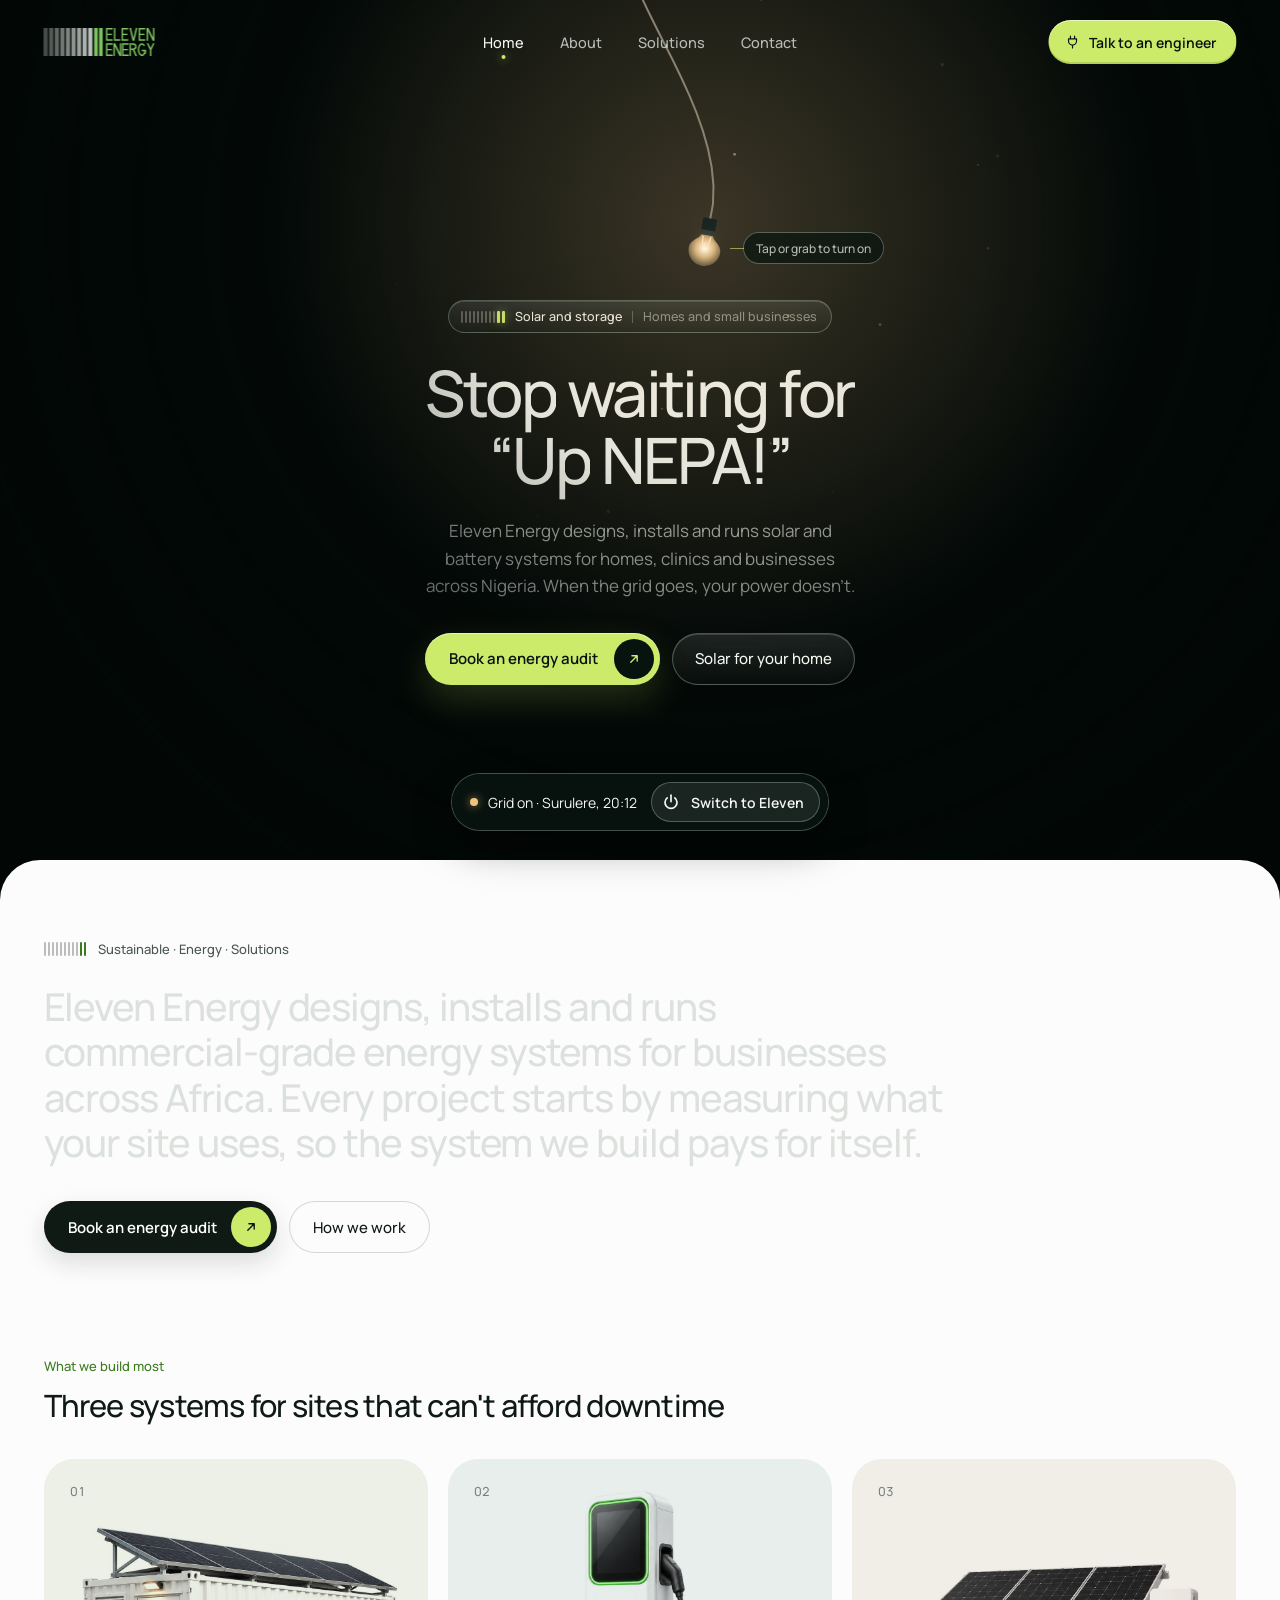
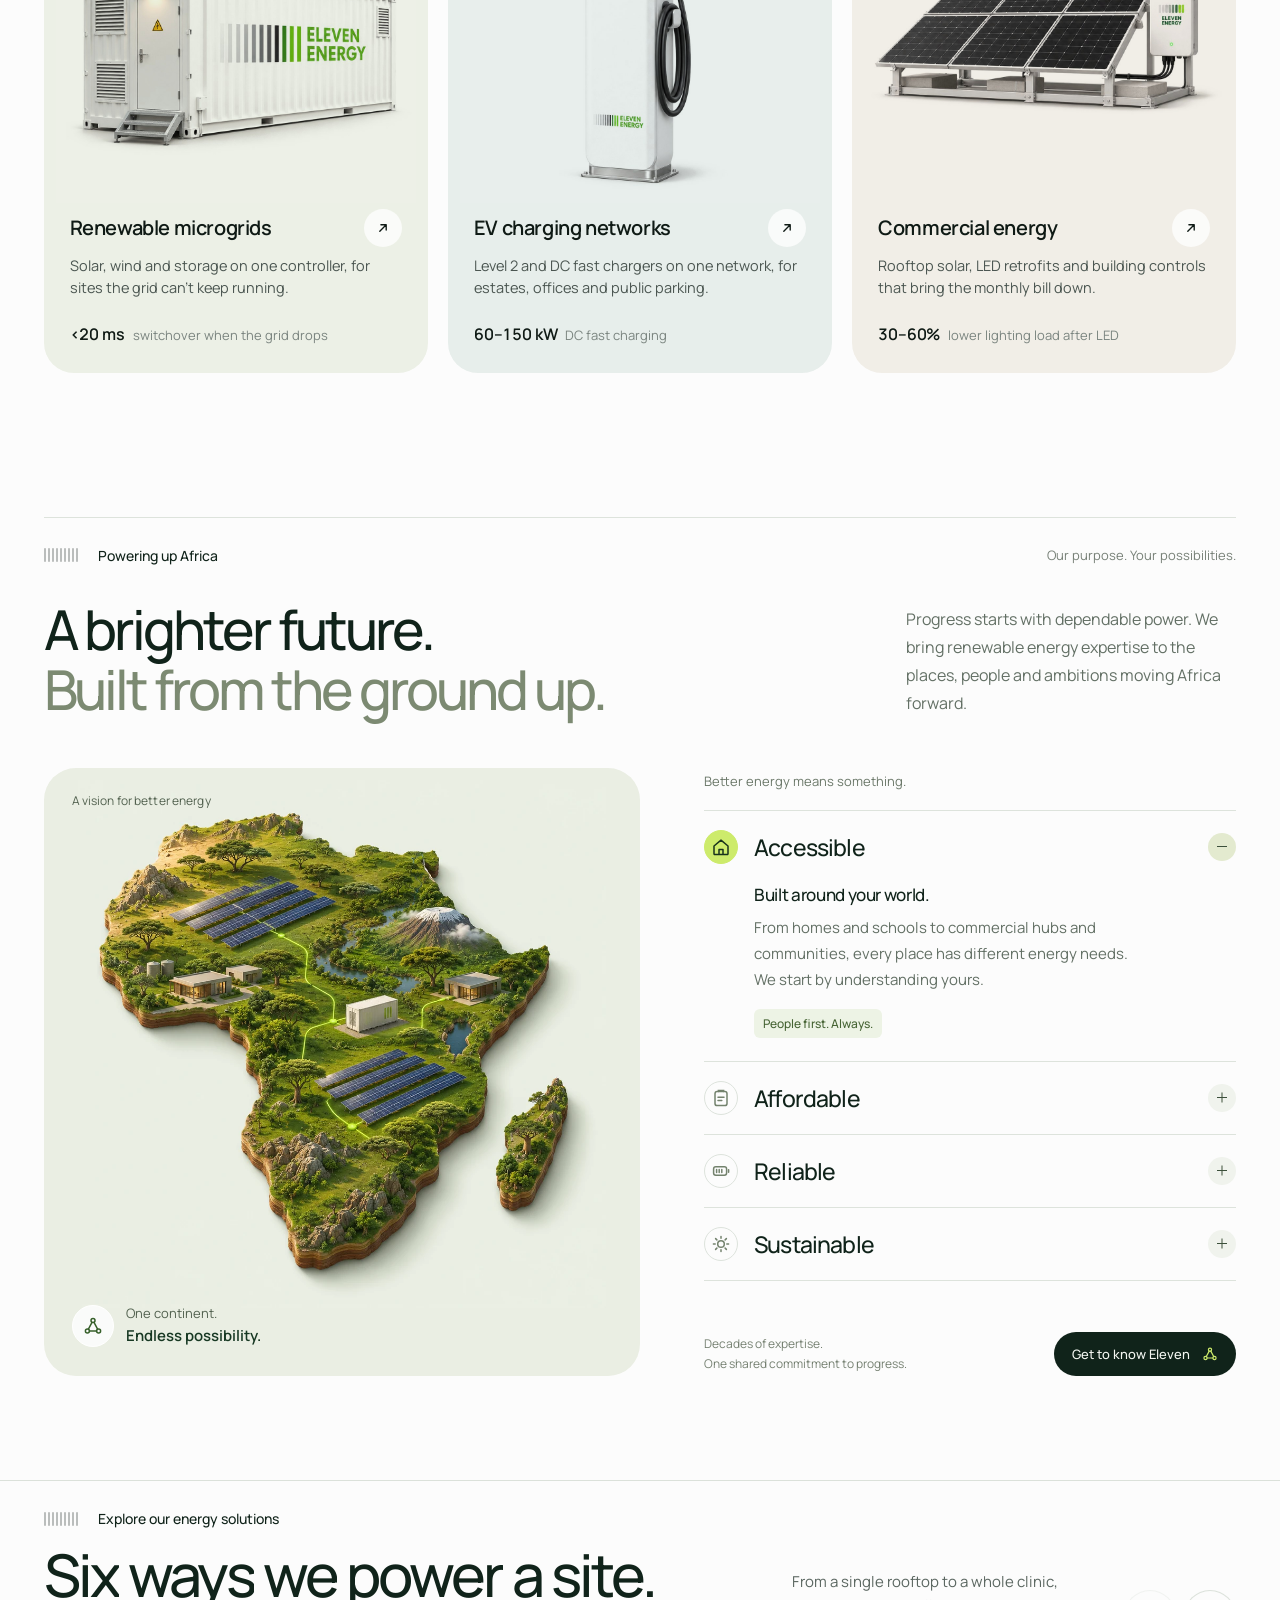
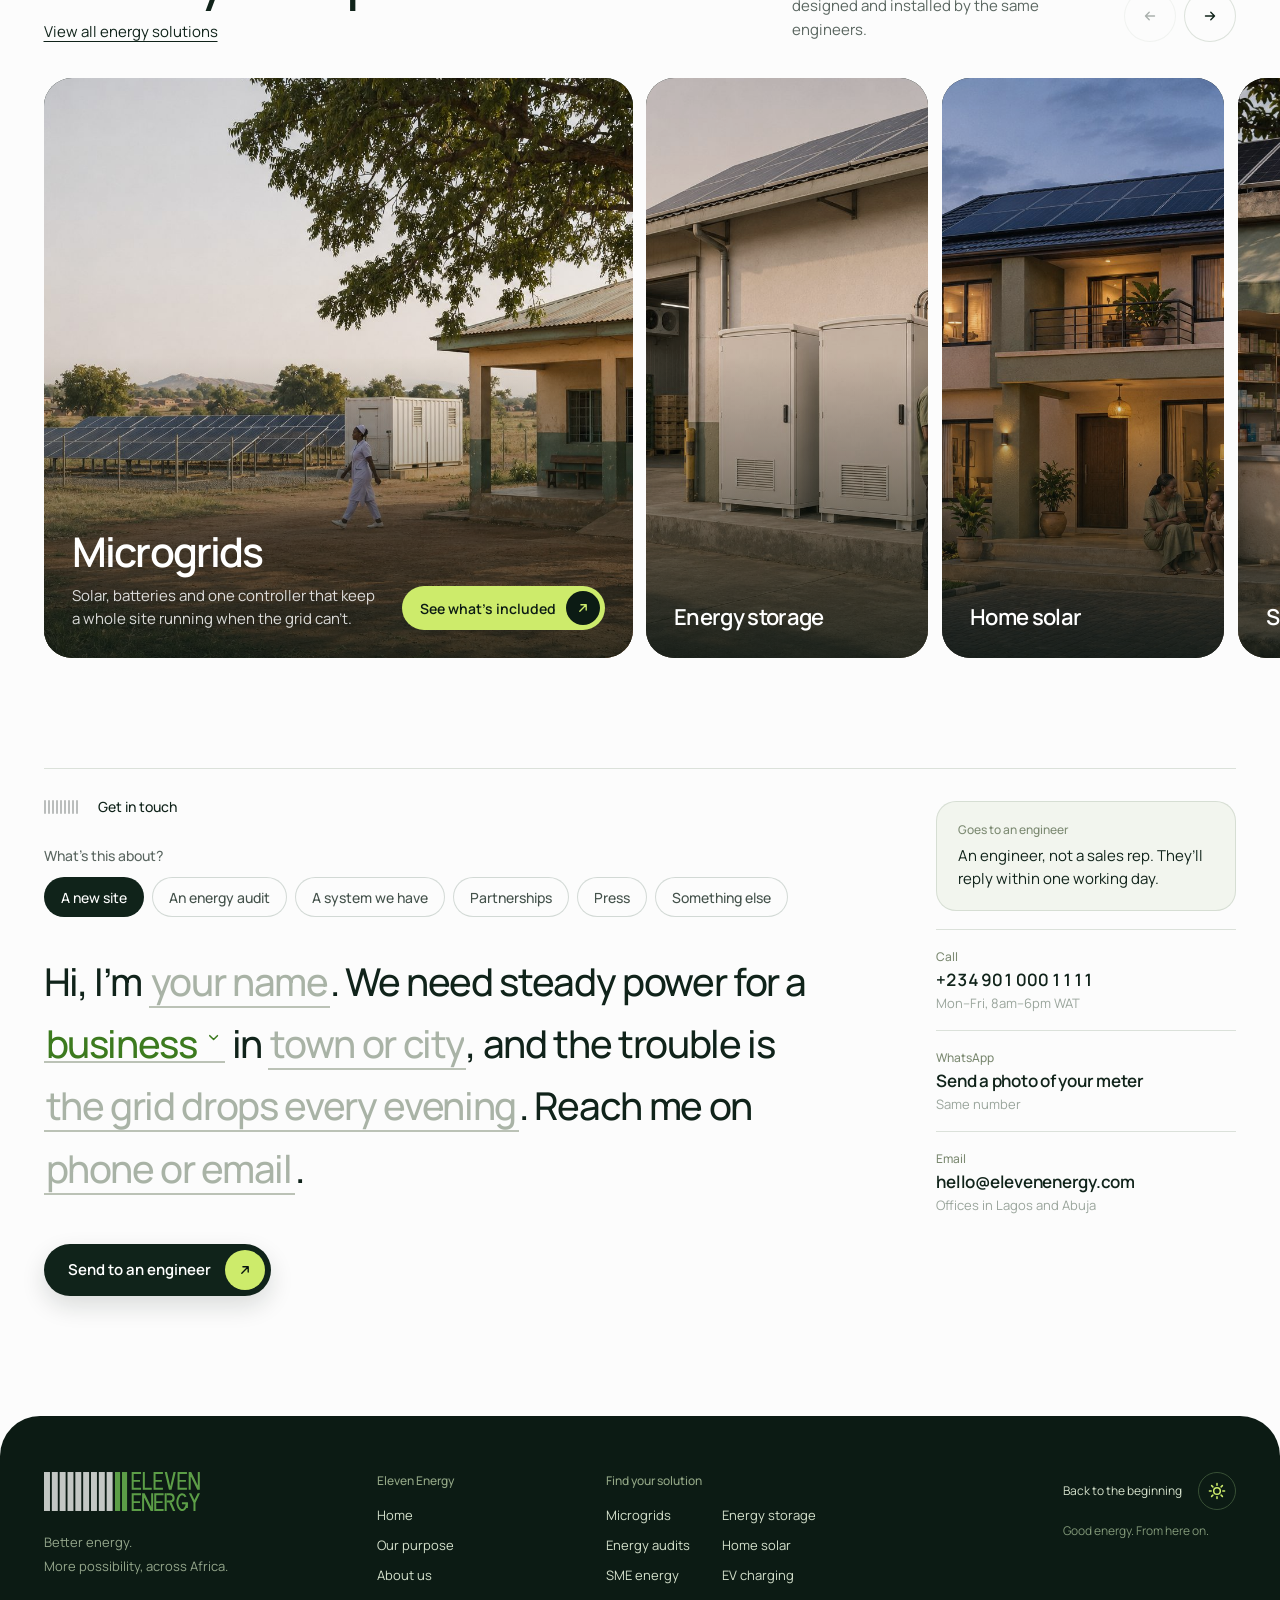
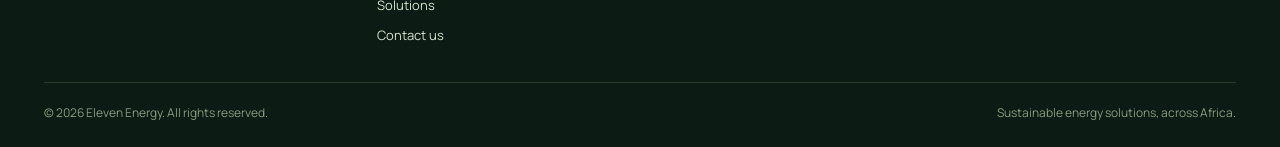
==== index.html @ 9608ff43 "Light the homepage bulb on click or grab" ====
<!doctype html>
<html lang="en">
<head>
  <meta charset="utf-8">
  <meta name="viewport" content="width=device-width, initial-scale=1">
  <title>Eleven Energy</title>
  <meta name="description" content="Microgrids, battery storage, solar and EV charging for businesses and communities across Africa.">
  <link rel="icon" href="assets/favicon.svg" type="image/svg+xml">
  <link rel="preconnect" href="https://fonts.googleapis.com">
  <link rel="preconnect" href="https://fonts.gstatic.com" crossorigin>
  <link href="https://fonts.googleapis.com/css2?family=Manrope:wght@400;500;600;700&display=swap" rel="stylesheet">
  <link rel="stylesheet" href="styles.css">
  <link rel="stylesheet" href="hero-nepa.css">
</head>
<body>

  <!-- Icons: one stroke family on a 20px grid -->
  <svg width="0" height="0" style="position:absolute" aria-hidden="true">
    <defs>
      <symbol id="i-sun" viewBox="0 0 20 20"><circle cx="10" cy="10" r="3.3" fill="none" stroke="currentColor" stroke-width="1.5"/><path d="M10 2.4v1.8M10 15.8v1.8M2.4 10h1.8M15.8 10h1.8M4.6 4.6l1.3 1.3M14.1 14.1l1.3 1.3M4.6 15.4l1.3-1.3M14.1 5.9l1.3-1.3" fill="none" stroke="currentColor" stroke-width="1.5" stroke-linecap="round"/></symbol>
      <symbol id="i-battery" viewBox="0 0 20 20"><rect x="2.6" y="5.8" width="13" height="8.4" rx="2.2" fill="none" stroke="currentColor" stroke-width="1.5"/><path d="M17.6 8.7v2.6M5.6 8.6v2.8M8.2 8.6v2.8M10.8 8.6v2.8" stroke="currentColor" stroke-width="1.5" stroke-linecap="round"/></symbol>
      <symbol id="i-home" viewBox="0 0 20 20"><path d="M3 9 10 3.2 17 9v7.8a.8.8 0 0 1-.8.8H3.8a.8.8 0 0 1-.8-.8V9Z M8 17.6v-5h4v5" fill="none" stroke="currentColor" stroke-width="1.5" stroke-linejoin="round"/></symbol>
      <symbol id="i-plug" viewBox="0 0 20 20"><path d="M7.4 2.6v3.6M12.6 2.6v3.6M5 6.2h10v2.6a5 5 0 0 1-10 0V6.2ZM10 13.8v3.6" fill="none" stroke="currentColor" stroke-width="1.5" stroke-linecap="round" stroke-linejoin="round"/></symbol>
      <symbol id="i-grid" viewBox="0 0 20 20"><circle cx="10" cy="4.6" r="2" fill="none" stroke="currentColor" stroke-width="1.5"/><circle cx="4.4" cy="15" r="2" fill="none" stroke="currentColor" stroke-width="1.5"/><circle cx="15.6" cy="15" r="2" fill="none" stroke="currentColor" stroke-width="1.5"/><path d="M9 6.4 5.4 13.2M11 6.4l3.6 6.8M6.4 15h7.2" fill="none" stroke="currentColor" stroke-width="1.5" stroke-linecap="round"/></symbol>
      <symbol id="i-building" viewBox="0 0 20 20"><path d="M3.4 17.4V5.2l6.4-2.6v14.8M9.8 7.4h6.8v10M2.2 17.4h15.6M6 7.6v.01M6 10.4v.01M6 13.2v.01M13 10.4v.01M13 13.2v.01" fill="none" stroke="currentColor" stroke-width="1.5" stroke-linecap="round" stroke-linejoin="round"/></symbol>
      <symbol id="i-clipboard" viewBox="0 0 20 20"><rect x="4" y="3.6" width="12" height="14" rx="2.2" fill="none" stroke="currentColor" stroke-width="1.5"/><path d="M7.4 3.6V2.4h5.2v1.2M7 9.2h6M7 12.4h3.8" fill="none" stroke="currentColor" stroke-width="1.5" stroke-linecap="round"/></symbol>
      <symbol id="i-store" viewBox="0 0 20 20"><path d="M3 7.6 4.4 3h11.2L17 7.6M3 7.6h14M3 7.6a2.3 2.3 0 0 0 4.66 0 2.33 2.33 0 0 0 4.67 0A2.33 2.33 0 0 0 17 7.6M4.2 10v7.4h11.6V10M8.2 17.4v-4h3.6v4" fill="none" stroke="currentColor" stroke-width="1.5" stroke-linecap="round" stroke-linejoin="round"/></symbol>
      <symbol id="i-arrow" viewBox="0 0 20 20"><path d="M6 14 14 6M7.4 6H14v6.6" fill="none" stroke="currentColor" stroke-width="1.7" stroke-linecap="round" stroke-linejoin="round"/></symbol>
      <symbol id="i-chevron" viewBox="0 0 20 20"><path d="m6 8 4 4 4-4" fill="none" stroke="currentColor" stroke-width="1.6" stroke-linecap="round" stroke-linejoin="round"/></symbol>
      <symbol id="i-close" viewBox="0 0 20 20"><path d="m5.5 5.5 9 9M14.5 5.5l-9 9" fill="none" stroke="currentColor" stroke-width="1.6" stroke-linecap="round"/></symbol>
      <symbol id="i-menu" viewBox="0 0 20 20"><path d="M4 7.5h12M4 12.5h8" fill="none" stroke="currentColor" stroke-width="1.6" stroke-linecap="round"/></symbol>
      <symbol id="i-phone" viewBox="0 0 20 20"><path d="M6.2 2.8H4.4a1.4 1.4 0 0 0-1.4 1.5c.6 7 5.7 12.1 12.7 12.7a1.4 1.4 0 0 0 1.5-1.4v-1.8a1 1 0 0 0-.7-1l-2.6-.9a1 1 0 0 0-1.1.3l-1 1.2a10 10 0 0 1-4.6-4.6l1.2-1a1 1 0 0 0 .3-1.1l-.9-2.6a1 1 0 0 0-1-.7Z" fill="none" stroke="currentColor" stroke-width="1.5" stroke-linejoin="round"/></symbol>
      <symbol id="i-chat" viewBox="0 0 20 20"><path d="M10 3.2a6.8 6.8 0 0 0-5.9 10.2L3.2 16.8l3.5-.9A6.8 6.8 0 1 0 10 3.2Z" fill="none" stroke="currentColor" stroke-width="1.5" stroke-linejoin="round"/><path d="M7.6 8.4c.3 1.6 1.9 3.3 3.8 3.9" fill="none" stroke="currentColor" stroke-width="1.5" stroke-linecap="round"/></symbol>
      <symbol id="i-mail" viewBox="0 0 20 20"><rect x="2.8" y="4.4" width="14.4" height="11.2" rx="2.2" fill="none" stroke="currentColor" stroke-width="1.5"/><path d="m3.6 5.6 6.4 5 6.4-5" fill="none" stroke="currentColor" stroke-width="1.5" stroke-linecap="round" stroke-linejoin="round"/></symbol>
      <symbol id="i-check" viewBox="0 0 20 20"><path d="m4.6 10.4 3.4 3.4 7.4-7.6" fill="none" stroke="currentColor" stroke-width="1.7" stroke-linecap="round" stroke-linejoin="round"/></symbol>
      <symbol id="i-power" viewBox="0 0 20 20"><path d="M10 3.2v6.4" fill="none" stroke="currentColor" stroke-width="1.7" stroke-linecap="round"/><path d="M6.2 5.8a6 6 0 1 0 7.6 0" fill="none" stroke="currentColor" stroke-width="1.7" stroke-linecap="round"/></symbol>
    </defs>
  </svg>

  <!-- ── Navigation ── -->
  <header class="nav" id="nav">
    <div class="bar" id="bar">
      <a class="brand" href="#hero" aria-label="Eleven Energy home"><svg class="logo-mark" viewBox="0 0 183.25 46.20" aria-hidden="true" focusable="false">
    <rect x="0.00" y="0" width="7.0" height="46.20" fill="#E2EAE4" fill-opacity="0.30"/>
    <rect x="9.20" y="0" width="7.0" height="46.20" fill="#E2EAE4" fill-opacity="0.36"/>
    <rect x="18.40" y="0" width="7.0" height="46.20" fill="#E2EAE4" fill-opacity="0.43"/>
    <rect x="27.60" y="0" width="7.0" height="46.20" fill="#E2EAE4" fill-opacity="0.49"/>
    <rect x="36.80" y="0" width="7.0" height="46.20" fill="#E2EAE4" fill-opacity="0.56"/>
    <rect x="46.00" y="0" width="7.0" height="46.20" fill="#E2EAE4" fill-opacity="0.62"/>
    <rect x="55.20" y="0" width="7.0" height="46.20" fill="#E2EAE4" fill-opacity="0.69"/>
    <rect x="64.40" y="0" width="7.0" height="46.20" fill="#E2EAE4" fill-opacity="0.76"/>
    <rect x="73.60" y="0" width="7.0" height="46.20" fill="#E2EAE4" fill-opacity="0.82"/>
    <rect x="83.40" y="0" width="6.0" height="46.20" fill="#7CC35E"/>
    <rect x="91.60" y="0" width="6.0" height="46.20" fill="#7CC35E"/>
    <path fill="#7CC35E" d="M103.00,0.00h2.35v21.00h-2.35zM103.00,0.00h11.00v2.35h-11.00zM103.00,9.32h9.80v2.35h-9.80zM103.00,18.65h11.00v2.35h-11.00zM116.10,0.00h2.35v21.00h-2.35zM116.10,18.65h10.50v2.35h-10.50zM128.70,0.00h2.35v21.00h-2.35zM128.70,0.00h11.00v2.35h-11.00zM128.70,9.32h9.80v2.35h-9.80zM128.70,18.65h11.00v2.35h-11.00zM141.80,0.00 L144.45,0.00 L148.30,16.80 L152.15,0.00 L154.80,0.00 L149.82,21.00 L146.77,21.00zM156.90,0.00h2.35v21.00h-2.35zM156.90,0.00h11.00v2.35h-11.00zM156.90,9.32h9.80v2.35h-9.80zM156.90,18.65h11.00v2.35h-11.00zM170.00,0.00h2.35v21.00h-2.35zM180.65,0.00h2.35v21.00h-2.35zM170.00,0.00 L172.95,0.00 L183.00,21.00 L180.05,21.00zM103.00,25.20h2.35v21.00h-2.35zM103.00,25.20h11.00v2.35h-11.00zM103.00,34.53h9.80v2.35h-9.80zM103.00,43.85h11.00v2.35h-11.00zM115.25,25.20h2.35v21.00h-2.35zM125.90,25.20h2.35v21.00h-2.35zM115.25,25.20 L118.20,25.20 L128.25,46.20 L125.30,46.20zM129.50,25.20h2.35v21.00h-2.35zM129.50,25.20h11.00v2.35h-11.00zM129.50,34.53h9.80v2.35h-9.80zM129.50,43.85h11.00v2.35h-11.00zM141.75,25.20h2.35v21.00h-2.35zM147.00,35.92 L149.75,35.92 L154.25,46.20 L151.50,46.20zM166.65,35.90h2.35v6.71h-2.35zM162.05,35.90h6.95v2.35h-6.95zM170.25,25.20 L172.90,25.20 L176.75,33.10 L180.60,25.20 L183.25,25.20 L177.93,36.30 L177.93,46.20 L175.57,46.20 L175.57,36.30z"/>
    <path fill="none" stroke="#7CC35E" stroke-width="2.35" stroke-linejoin="miter" d="M144.10,26.38 H148.19 A4.29,4.29 0 0 1 148.19,34.95 H144.10 M166.39,29.46 A5.58,9.32 0 1 0 167.82,36.70"/>
  </svg></a>

      <nav class="links" id="dock" aria-label="Primary">
        <span class="lens" id="lens" aria-hidden="true"></span>
        <a href="#hero" class="dock-link is-active" aria-current="page">Home</a>
        <a href="about.html" class="dock-link">About</a>
        <a href="solutions.html" class="dock-link">Solutions</a>
        <button class="dock-link" type="button" data-open-modal="contact">Contact</button>
      </nav>

      <div class="nav-end">
        <button class="plug-btn" type="button" data-open-modal="contact"><span class="plug-ico"><svg class="ico ico-16"><use href="#i-plug"/></svg></span><span class="plug-label">Talk to an engineer</span></button>
        <button class="burger" type="button" id="burger" aria-label="Open menu" aria-expanded="false"><svg class="ico"><use href="#i-menu"/></svg></button>
      </div>
    </div>
  </header>

  <!-- Hero: "Up NEPA" (hero-nepa.css, hero-nepa.js). The previous photo hero is in snippets/hero-original.html. -->
  <section class="hero hv hv-bulb" id="hero" aria-label="Eleven Energy" data-state="grid">
    <div class="hv-copy hvl-copy">
      <p class="tag reveal" style="--d:0">
        <span class="tag-mark" aria-hidden="true"><i></i><i></i><i></i><i></i><i></i><i></i><i></i><i></i><i></i><i></i><i></i></span>
        <span>Solar and storage</span>
        <span class="tag-sep" aria-hidden="true"></span>
        <span class="tag-soft">Homes and small businesses</span>
      </p>
      <h1 class="hv-title" id="headline"><span class="hl-line">Stop waiting for</span><span class="hl-line">“Up NEPA!”</span></h1>
      <p class="lede reveal" style="--d:2">Eleven Energy designs, installs and runs solar and battery systems for homes, clinics and businesses across Nigeria. When the grid goes, your power doesn’t.</p>
      <div class="cta-row reveal" style="--d:3">
        <button class="btn-volt" type="button" data-open-modal="audit">Book an energy audit<span class="btn-volt-dot"><svg class="ico ico-16"><use href="#i-arrow"/></svg></span></button>
        <button class="btn-quiet" type="button" data-open-modal="contact">Solar for your home</button>
      </div>
    </div>
    <canvas class="hvl-canvas" aria-hidden="true"></canvas>
    <button class="hvl-grab" type="button" aria-label="Turn on the bulb. Use the arrow keys to swing it." disabled></button>
    <span class="hvl-hint" aria-hidden="true">Tap or grab to turn on</span>
    <div class="hvl-panel">
      <p class="hvl-status" aria-live="polite"><i aria-hidden="true"></i><span>Grid on · Surulere, 20:12</span></p>
      <button class="hvl-switch" type="button"><svg class="ico" aria-hidden="true"><use href="#i-power"/></svg><span class="hvl-switch-label">Switch to Eleven</span></button>
    </div>
  </section>

  <!-- ── About ── -->
  <section class="about" id="about" aria-labelledby="aboutTitle">
    <div class="about-intro">
      <p class="about-mark rise"><span class="about-bars" aria-hidden="true"><i></i><i></i><i></i><i></i><i></i><i></i><i></i><i></i><i></i><i></i><i></i></span>Sustainable · Energy · Solutions</p>
      <div class="about-copy">
        <h2 id="aboutTitle" class="scrub">Eleven Energy designs, installs and runs commercial‑grade energy systems for businesses across Africa. <span>Every project starts by measuring what your site uses, so the system we build pays for itself.</span></h2>
        <div class="about-actions rise" style="--d:1">
          <button class="btn-ink" type="button" data-open-modal="audit">Book an energy audit<span class="btn-ink-dot"><svg class="ico ico-16"><use href="#i-arrow"/></svg></span></button>
          <button class="btn-line" type="button" data-open-drawer="about">How we work</button>
        </div>
      </div>
    </div>

    <div class="build">
      <div class="build-head">
        <p class="kicker rise">What we build most</p>
        <h3 class="build-title words">Three systems for sites that can't afford downtime</h3>
      </div>
      <div class="tiles">
        <article class="tile rise" style="--d:0;--tint:#ECF0E6">
          <div class="tile-stage">
            <span class="tile-num">01</span>
            <div class="tile-art"><img class="tile-img" src="assets/render-microgrid.jpg" alt="An Eleven Energy storage container with a solar canopy on its roof" loading="lazy"><span class="tile-node" style="--x:51.9%;--y:28.7%;--n:0"><i></i><em>48 kWp solar canopy</em></span><span class="tile-node" style="--x:47.1%;--y:70.8%;--n:1"><i></i><em>1 MWh LFP storage</em></span></div>
          </div>
          <div class="tile-body">
            <div class="tile-head">
              <h4>Renewable microgrids</h4>
              <button class="tile-go" type="button" data-open-drawer="microgrids" aria-label="How a microgrid works"><svg class="ico ico-16"><use href="#i-arrow"/></svg></button>
            </div>
            <p>Solar, wind and storage on one controller, for sites the grid can't keep running.</p>
            <p class="tile-fig"><b>&lt;<span class="cu" data-to="20">20</span> ms</b>switchover when the grid drops</p>
          </div>
        </article>
        <article class="tile rise" style="--d:1;--tint:#E7EEEB">
          <div class="tile-stage">
            <span class="tile-num">02</span>
            <div class="tile-art"><img class="tile-img" src="assets/render-ev.jpg" alt="An Eleven Energy DC fast charging pedestal" loading="lazy"><span class="tile-node" style="--x:50.4%;--y:23.5%;--n:0"><i></i><em>Tap-to-charge screen</em></span><span class="tile-node" style="--x:58.3%;--y:50.7%;--n:1"><i></i><em>CCS2 cable, 5 m</em></span></div>
          </div>
          <div class="tile-body">
            <div class="tile-head">
              <h4>EV charging networks</h4>
              <button class="tile-go" type="button" data-open-drawer="ev" aria-label="Plan a charging site"><svg class="ico ico-16"><use href="#i-arrow"/></svg></button>
            </div>
            <p>Level 2 and DC fast chargers on one network, for estates, offices and public parking.</p>
            <p class="tile-fig"><b><span class="cu" data-to="60">60</span>–<span class="cu" data-to="150">150</span> kW</b>DC fast charging</p>
          </div>
        </article>
        <article class="tile rise" style="--d:2;--tint:#F1EEE7">
          <div class="tile-stage">
            <span class="tile-num">03</span>
            <div class="tile-art"><img class="tile-img" src="assets/render-commercial.jpg" alt="A rooftop solar array on an aluminium mounting frame" loading="lazy"><span class="tile-node" style="--x:34.6%;--y:38.1%;--n:0"><i></i><em>Bifacial 580 W modules</em></span><span class="tile-node" style="--x:56.1%;--y:66.4%;--n:1"><i></i><em>Ballasted roof frame</em></span></div>
          </div>
          <div class="tile-body">
            <div class="tile-head">
              <h4>Commercial energy</h4>
              <button class="tile-go" type="button" data-open-drawer="commercial" aria-label="See what a retrofit saves"><svg class="ico ico-16"><use href="#i-arrow"/></svg></button>
            </div>
            <p>Rooftop solar, LED retrofits and building controls that bring the monthly bill down.</p>
            <p class="tile-fig"><b><span class="cu" data-to="30">30</span>–<span class="cu" data-to="60">60</span>%</b>lower lighting load after LED</p>
          </div>
        </article>
      </div>
    </div>
  </section>

  <!-- ── Our commitment ── -->
  <section class="purpose" id="commitment" aria-labelledby="purposeTitle">
    <div class="purpose-wrap">
      <div class="purpose-top">
        <p class="purpose-eyebrow"><span class="about-bars" aria-hidden="true"><i></i><i></i><i></i><i></i><i></i><i></i><i></i><i></i><i></i><i></i><i></i></span>Powering up Africa</p>
        <span class="purpose-note">Our purpose. Your possibilities.</span>
      </div>
      <div class="purpose-intro">
        <h2 id="purposeTitle">A brighter future.<span>Built from the ground up.</span></h2>
        <p>Progress starts with dependable power. We bring renewable energy expertise to the places, people and ambitions moving Africa forward.</p>
      </div>
      <div class="purpose-grid">
        <figure class="purpose-visual">
          <div class="purpose-orbit" aria-hidden="true"></div>
          <img src="assets/africa-energy.webp" alt="A sculptural landscape shaped like Africa, bringing together solar energy, battery storage, homes and green spaces." width="1000" height="1000" loading="lazy" decoding="async">
          <figcaption><span class="purpose-visual-mark" aria-hidden="true"><svg class="ico"><use href="#i-grid"/></svg></span><span>One continent.<br><strong>Endless possibility.</strong></span></figcaption>
          <span class="purpose-visual-label">A vision for better energy</span>
        </figure>
        <div class="purpose-explore">
          <p class="purpose-explore-label">Better energy means something.</p>
          <div class="purpose-principles">
            <details class="purpose-principle" name="energy-principle" open>
              <summary><span class="purpose-icon"><svg class="ico" aria-hidden="true"><use href="#i-home"/></svg></span><span>Accessible</span><span class="purpose-toggle" aria-hidden="true"></span></summary>
              <div class="purpose-answer"><h3>Built around your world.</h3><p>From homes and schools to commercial hubs and communities, every place has different energy needs. We start by understanding yours.</p><span class="purpose-tag">People first. Always.</span></div>
            </details>
            <details class="purpose-principle" name="energy-principle">
              <summary><span class="purpose-icon"><svg class="ico" aria-hidden="true"><use href="#i-clipboard"/></svg></span><span>Affordable</span><span class="purpose-toggle" aria-hidden="true"></span></summary>
              <div class="purpose-answer"><h3>Good energy. Sound economics.</h3><p>Your real energy use shapes the design. We measure your loads and running costs to build a system that makes financial sense for your site.</p><span class="purpose-tag">A smarter use of your energy budget.</span></div>
            </details>
            <details class="purpose-principle" name="energy-principle">
              <summary><span class="purpose-icon"><svg class="ico" aria-hidden="true"><use href="#i-battery"/></svg></span><span>Reliable</span><span class="purpose-toggle" aria-hidden="true"></span></summary>
              <div class="purpose-answer"><h3>Keep your plans moving.</h3><p>Solar, storage and intelligent controls work together to keep the things that matter running. Our team designs around the demands of your day.</p><span class="purpose-tag">Less interruption. More possibility.</span></div>
            </details>
            <details class="purpose-principle" name="energy-principle">
              <summary><span class="purpose-icon"><svg class="ico" aria-hidden="true"><use href="#i-sun"/></svg></span><span>Sustainable</span><span class="purpose-toggle" aria-hidden="true"></span></summary>
              <div class="purpose-answer"><h3>Power today. Think beyond it.</h3><p>Make more of Africa's renewable resources, reduce dependence on diesel and build for the long term. Cleaner energy belongs in everyday life.</p><span class="purpose-tag">A lighter footprint. A lasting difference.</span></div>
            </details>
          </div>
          <div class="purpose-explore-foot"><p>Decades of expertise.<br>One shared commitment to progress.</p><a href="about.html" class="purpose-about">Get to know Eleven<svg class="ico ico-16" aria-hidden="true"><use href="#i-grid"/></svg></a></div>
        </div>
      </div>
    </div>
  </section>
  <section class="sol" id="solutions" aria-labelledby="solTitle">
    <div class="fs-head">
      <div>
        <p class="purpose-eyebrow"><span class="about-bars" aria-hidden="true"><i></i><i></i><i></i><i></i><i></i><i></i><i></i><i></i><i></i><i></i><i></i></span>Explore our energy solutions</p>
        <h2 id="solTitle" class="words">Six ways we power a site.</h2>
        <a class="fs-all" href="solutions.html">View all energy solutions</a>
      </div>
      <div class="fs-side">
        <p class="rise" style="--d:1">From a single rooftop to a whole clinic, designed and installed by the same engineers.</p>
        <div class="fs-arrows">
          <button class="fs-step" type="button" data-step="-1" aria-label="Previous solution"><svg class="ico ico-16" aria-hidden="true"><use href="#i-arrow"/></svg></button>
          <button class="fs-step" type="button" data-step="1" aria-label="Next solution"><svg class="ico ico-16" aria-hidden="true"><use href="#i-arrow"/></svg></button>
        </div>
      </div>
    </div>
    <div class="fs-track" tabindex="0" aria-label="Energy solutions, drag or use the arrows">
      <div class="fs-rail">
          <article class="fs-slide is-active" data-fs="0" aria-roledescription="slide" aria-label="1 of 6: Microgrids">
            <div class="fs-media"><img src="assets/sol-microgrids.jpg" alt="A rural clinic in northern Nigeria with a ground-mounted solar array and battery container" style="object-position:50% 60%"></div>
            <button class="fs-open" type="button" data-fs-open="0" aria-label="Show Microgrids"></button>
            <div class="fs-copy">
              <div class="fs-text">
                <h3>Microgrids</h3>
                <div class="fs-more"><p class="fs-line">Solar, batteries and one controller that keep a whole site running when the grid can’t.</p></div>
              </div>
              <button class="fs-cta" type="button" data-open-drawer="microgrids" aria-haspopup="dialog">See what’s included<span><svg class="ico ico-16" aria-hidden="true"><use href="#i-arrow"/></svg></span></button>
            </div>
          </article>
          <article class="fs-slide" data-fs="1" aria-roledescription="slide" aria-label="2 of 6: Energy storage">
            <div class="fs-media"><img src="assets/sol-storage.jpg" alt="A technician checking battery cabinets beside a cold-storage warehouse in Lagos" style="object-position:55% 55%"></div>
            <button class="fs-open" type="button" data-fs-open="1" aria-label="Show Energy storage"></button>
            <div class="fs-copy">
              <div class="fs-text">
                <h3>Energy storage</h3>
                <div class="fs-more"><p class="fs-line">Battery cabinets that carry a site through outages and the evening peak, so the generator stays off.</p></div>
              </div>
              <button class="fs-cta" type="button" data-open-drawer="storage" aria-haspopup="dialog">See what’s included<span><svg class="ico ico-16" aria-hidden="true"><use href="#i-arrow"/></svg></span></button>
            </div>
          </article>
          <article class="fs-slide" data-fs="2" aria-roledescription="slide" aria-label="3 of 6: Home solar">
            <div class="fs-media"><img src="assets/sol-home.jpg" alt="A family home in Lekki with rooftop solar at dusk, lights on inside" style="object-position:50% 55%" loading="lazy"></div>
            <button class="fs-open" type="button" data-fs-open="2" aria-label="Show Home solar"></button>
            <div class="fs-copy">
              <div class="fs-text">
                <h3>Home solar</h3>
                <div class="fs-more"><p class="fs-line">Rooftop solar and a battery sized from the appliances you actually run after dark.</p></div>
              </div>
              <button class="fs-cta" type="button" data-open-drawer="home" aria-haspopup="dialog">See what’s included<span><svg class="ico ico-16" aria-hidden="true"><use href="#i-arrow"/></svg></span></button>
            </div>
          </article>
          <article class="fs-slide" data-fs="3" aria-roledescription="slide" aria-label="4 of 6: SME energy">
            <div class="fs-media"><img src="assets/sol-sme.jpg" alt="A pharmacist serving a customer in a small pharmacy powered by rooftop solar" style="object-position:50% 50%" loading="lazy"></div>
            <button class="fs-open" type="button" data-fs-open="3" aria-label="Show SME energy"></button>
            <div class="fs-copy">
              <div class="fs-text">
                <h3>SME energy</h3>
                <div class="fs-more"><p class="fs-line">Solar and storage that keep fridges, tills and lights on through every trading hour.</p></div>
              </div>
              <button class="fs-cta" type="button" data-open-drawer="sme" aria-haspopup="dialog">See what’s included<span><svg class="ico ico-16" aria-hidden="true"><use href="#i-arrow"/></svg></span></button>
            </div>
          </article>
          <article class="fs-slide" data-fs="4" aria-roledescription="slide" aria-label="5 of 6: EV charging">
            <div class="fs-media"><img src="assets/sol-ev.jpg" alt="An electric car charging under a solar carport in an Abuja estate" style="object-position:50% 55%;--fx:16%" loading="lazy"></div>
            <button class="fs-open" type="button" data-fs-open="4" aria-label="Show EV charging"></button>
            <div class="fs-copy">
              <div class="fs-text">
                <h3>EV charging</h3>
                <div class="fs-more"><p class="fs-line">Level 2 and DC fast chargers on one managed network, charging from your own solar where it can.</p></div>
              </div>
              <button class="fs-cta" type="button" data-open-drawer="ev" aria-haspopup="dialog">See what’s included<span><svg class="ico ico-16" aria-hidden="true"><use href="#i-arrow"/></svg></span></button>
            </div>
          </article>
          <article class="fs-slide" data-fs="5" aria-roledescription="slide" aria-label="6 of 6: Energy audits">
            <div class="fs-media"><img src="assets/sol-audits.jpg" alt="An engineer clipping a current clamp inside a distribution board" style="object-position:50% 45%;--fx:4%" loading="lazy"></div>
            <button class="fs-open" type="button" data-fs-open="5" aria-label="Show Energy audits"></button>
            <div class="fs-copy">
              <div class="fs-text">
                <h3>Energy audits</h3>
                <div class="fs-more"><p class="fs-line">An engineer logs your boards for a week, then shows which system pays back and how fast.</p></div>
              </div>
              <button class="fs-cta" type="button" data-open-drawer="audits" aria-haspopup="dialog">See what’s included<span><svg class="ico ico-16" aria-hidden="true"><use href="#i-arrow"/></svg></span></button>
            </div>
          </article>
          <aside class="fs-end" aria-labelledby="fsEndTitle">
            <figure class="fs-load" aria-label="Example of a site's load over one day, peaking between 6pm and 9pm">
              <figcaption><span>Logged load, one day</span><b>Peak 6–9pm</b></figcaption>
              <div class="fs-load-bars" aria-hidden="true"><i style="--h:22%"></i><i style="--h:20%"></i><i style="--h:19%"></i><i style="--h:18%"></i><i style="--h:18%"></i><i style="--h:21%"></i><i style="--h:30%"></i><i style="--h:46%"></i><i style="--h:58%"></i><i style="--h:64%"></i><i style="--h:70%"></i><i style="--h:74%"></i><i style="--h:78%"></i><i style="--h:76%"></i><i style="--h:72%"></i><i style="--h:70%"></i><i style="--h:68%"></i><i style="--h:74%"></i><i style="--h:86%" class="pk"></i><i style="--h:95%" class="pk"></i><i style="--h:90%" class="pk"></i><i style="--h:66%"></i><i style="--h:40%"></i><i style="--h:27%"></i></div>
              <div class="fs-load-axis" aria-hidden="true"><span>00:00</span><span>12:00</span><span>24:00</span></div>
            </figure>
            <div class="fs-end-copy">
              <h3 id="fsEndTitle">Not sure which fits your site?</h3>
              <p>We log your site for a week, then tell you which of the six it needs, how big, and when it pays back.</p>
              <button class="fs-end-cta" type="button" data-open-modal="audit">Book an energy audit<span><svg class="ico ico-16" aria-hidden="true"><use href="#i-arrow"/></svg></span></button>
            </div>
          </aside>
      </div>
      <span class="fs-cursor" aria-hidden="true">Drag</span>
    </div>
  </section>

  <section class="talk talk-host" id="contact" aria-labelledby="talkTitle">
    <div class="talk-inner">
      <div class="talk-main">
        <p class="purpose-eyebrow"><span class="about-bars" aria-hidden="true"><i></i><i></i><i></i><i></i><i></i><i></i><i></i><i></i><i></i><i></i><i></i></span>Get in touch</p>
        <h2 id="talkTitle" class="visually-hidden">Get in touch with Eleven Energy</h2>
        <form class="talk-form" novalidate>
          <fieldset class="talk-topics">
            <legend>What’s this about?</legend>
            <div class="talk-pills"><label><input type="radio" name="topic" value="project" checked><span>A new site</span></label><label><input type="radio" name="topic" value="audit"><span>An energy audit</span></label><label><input type="radio" name="topic" value="support"><span>A system we have</span></label><label><input type="radio" name="topic" value="partner"><span>Partnerships</span></label><label><input type="radio" name="topic" value="press"><span>Press</span></label><label><input type="radio" name="topic" value="other"><span>Something else</span></label></div>
          </fieldset>
          <p class="talk-sentence">
            Hi, I’m <label class="blank"><span class="visually-hidden">Your name</span><input name="name" type="text" autocomplete="name" placeholder="your name" data-req></label>.
            <span class="talk-part" data-topic="project">We need steady power for a <span class="blank blank-pick" data-pick><button class="pick-btn" type="button" aria-haspopup="listbox" aria-expanded="false" aria-label="What are we powering: business"><span class="pick-val">business</span><svg class="ico ico-16" aria-hidden="true"><use href="#i-chevron"/></svg></button><span class="pick-list" role="listbox" tabindex="-1" aria-label="What are we powering" hidden><span class="pick-opt" role="option" id="pk-p_site-0" data-value="business" aria-selected="true"><span>business</span><svg class="ico ico-16" aria-hidden="true"><use href="#i-check"/></svg></span><span class="pick-opt" role="option" id="pk-p_site-1" data-value="school" aria-selected="false"><span>school</span><svg class="ico ico-16" aria-hidden="true"><use href="#i-check"/></svg></span><span class="pick-opt" role="option" id="pk-p_site-2" data-value="clinic" aria-selected="false"><span>clinic</span><svg class="ico ico-16" aria-hidden="true"><use href="#i-check"/></svg></span><span class="pick-opt" role="option" id="pk-p_site-3" data-value="home" aria-selected="false"><span>home</span><svg class="ico ico-16" aria-hidden="true"><use href="#i-check"/></svg></span><span class="pick-opt" role="option" id="pk-p_site-4" data-value="estate" aria-selected="false"><span>estate</span><svg class="ico ico-16" aria-hidden="true"><use href="#i-check"/></svg></span><span class="pick-opt" role="option" id="pk-p_site-5" data-value="community" aria-selected="false"><span>community</span><svg class="ico ico-16" aria-hidden="true"><use href="#i-check"/></svg></span></span><input type="hidden" name="p_site" value="business"></span> in <label class="blank"><span class="visually-hidden">Where is the site</span><input name="p_loc" type="text" placeholder="town or city" data-req></label>, and the trouble is <label class="blank"><span class="visually-hidden">What keeps going wrong (optional)</span><input name="p_note" type="text" placeholder="the grid drops every evening"></label>.</span>
            <span class="talk-part" data-topic="audit" hidden>I’d like an engineer to audit our <span class="blank blank-pick" data-pick><button class="pick-btn" type="button" aria-haspopup="listbox" aria-expanded="false" aria-label="What should we audit: factory"><span class="pick-val">factory</span><svg class="ico ico-16" aria-hidden="true"><use href="#i-chevron"/></svg></button><span class="pick-list" role="listbox" tabindex="-1" aria-label="What should we audit" hidden><span class="pick-opt" role="option" id="pk-a_site-0" data-value="factory" aria-selected="true"><span>factory</span><svg class="ico ico-16" aria-hidden="true"><use href="#i-check"/></svg></span><span class="pick-opt" role="option" id="pk-a_site-1" data-value="office" aria-selected="false"><span>office</span><svg class="ico ico-16" aria-hidden="true"><use href="#i-check"/></svg></span><span class="pick-opt" role="option" id="pk-a_site-2" data-value="school" aria-selected="false"><span>school</span><svg class="ico ico-16" aria-hidden="true"><use href="#i-check"/></svg></span><span class="pick-opt" role="option" id="pk-a_site-3" data-value="clinic" aria-selected="false"><span>clinic</span><svg class="ico ico-16" aria-hidden="true"><use href="#i-check"/></svg></span><span class="pick-opt" role="option" id="pk-a_site-4" data-value="hotel" aria-selected="false"><span>hotel</span><svg class="ico ico-16" aria-hidden="true"><use href="#i-check"/></svg></span><span class="pick-opt" role="option" id="pk-a_site-5" data-value="home" aria-selected="false"><span>home</span><svg class="ico ico-16" aria-hidden="true"><use href="#i-check"/></svg></span></span><input type="hidden" name="a_site" value="factory"></span> in <label class="blank"><span class="visually-hidden">Where is the site</span><input name="a_loc" type="text" placeholder="town or city" data-req></label>. The best time to visit is <label class="blank"><span class="visually-hidden">Best time to visit (optional)</span><input name="a_when" type="text" placeholder="any weekday next month"></label>.</span>
            <span class="talk-part" data-topic="support" hidden>We have an Eleven Energy system at <label class="blank"><span class="visually-hidden">Which site</span><input name="s_site" type="text" placeholder="site name or address" data-req></label>, and since <label class="blank"><span class="visually-hidden">Since when (optional)</span><input name="s_since" type="text" placeholder="Tuesday"></label> it’s been <label class="blank"><span class="visually-hidden">What is happening</span><input name="s_issue" type="text" placeholder="showing a battery fault" data-req></label>.</span>
            <span class="talk-part" data-topic="partner" hidden>I’m with <label class="blank"><span class="visually-hidden">Your organisation</span><input name="r_org" type="text" placeholder="organisation" data-req></label>, and we’d like to work with you on <label class="blank"><span class="visually-hidden">What you have in mind</span><input name="r_idea" type="text" placeholder="solar for 40 clinics" data-req></label>.</span>
            <span class="talk-part" data-topic="press" hidden>I write for <label class="blank"><span class="visually-hidden">Publication</span><input name="m_pub" type="text" placeholder="publication" data-req></label> and I’m working on <label class="blank"><span class="visually-hidden">The story</span><input name="m_story" type="text" placeholder="a story on rural solar" data-req></label>. My deadline is <label class="blank"><span class="visually-hidden">Deadline (optional)</span><input name="m_when" type="text" placeholder="Friday"></label>.</span>
            <span class="talk-part" data-topic="other" hidden>I have a question about <label class="blank"><span class="visually-hidden">Your question</span><input name="o_q" type="text" placeholder="anything at all" data-req></label>.</span>
            Reach me on <label class="blank"><span class="visually-hidden">Phone or email</span><input name="reach" type="text" autocomplete="tel" placeholder="phone or email" data-req></label>.
          </p>
          <input type="hidden" name="interest" value="">
          <div class="talk-send">
            <button class="btn-ink" type="submit"><span class="talk-submit">Send to an engineer</span><span class="btn-ink-dot"><svg class="ico ico-16" aria-hidden="true"><use href="#i-arrow"/></svg></span></button>
            <p class="talk-err" role="alert" hidden>Fill in the underlined gaps so we know who to call back.</p>
          </div>
          <div class="talk-done" hidden>
            <p class="talk-sentence talk-done-text"></p>
            <button class="talk-again" type="button">Write another message</button>
          </div>
        </form>
      </div>
      <aside class="talk-aside" aria-label="Who replies and other ways to reach us">
        <div class="talk-who">
          <span class="talk-who-team">Goes to</span>
          <p class="talk-who-text">An engineer, not a sales rep. They’ll reply within one working day.</p>
        </div>
        <ul class="talk-lines">
          <li><span>Call</span><a href="tel:+2349010001111">+234 901 000 1111</a><em>Mon–Fri, 8am–6pm WAT</em></li>
          <li><span>WhatsApp</span><a href="https://wa.me/2349010001111" target="_blank" rel="noopener">Send a photo of your meter</a><em>Same number</em></li>
          <li><span>Email</span><a href="mailto:hello@elevenenergy.com">hello@elevenenergy.com</a><em>Offices in Lagos and Abuja</em></li>
        </ul>
      </aside>
    </div>
  </section>

  <!-- ── Footer ── -->
  <div class="page-close">
    <footer class="site-footer" aria-label="Site footer">
      <div class="footer-main">
        <div class="footer-brand"><a href="#hero" aria-label="Eleven Energy home"><img src="assets/eleven-energy-logo.svg" width="183" height="46" alt="Eleven Energy" loading="lazy"></a><p>Better energy.<br>More possibility, across Africa.</p></div>
        <nav class="footer-nav" aria-label="Company"><h3>Eleven Energy</h3><a href="#hero">Home</a><a href="#commitment">Our purpose</a><a href="about.html">About us</a><a href="solutions.html">Solutions</a><button type="button" data-open-modal="contact">Contact us</button></nav>
        <nav class="footer-nav footer-solutions" aria-label="Energy solutions"><h3>Find your solution</h3><div><a href="solutions.html#microgrids">Microgrids</a><a href="solutions.html#storage">Energy storage</a><a href="solutions.html#audits">Energy audits</a><a href="solutions.html#home">Home solar</a><a href="solutions.html#sme">SME energy</a><a href="solutions.html#ev">EV charging</a></div></nav>
        <div class="footer-return"><a href="#hero"><span>Back to the beginning</span><span class="footer-return-icon" aria-hidden="true"><svg class="ico"><use href="#i-sun"/></svg></span></a><p>Good energy. From here on.</p></div>
      </div>
      <div class="footer-bottom"><p>© <span id="copyrightYear">2026</span> Eleven Energy. All rights reserved.</p><span>Sustainable energy solutions, across Africa.</span></div>
    </footer>
  </div>

  <!-- ── Mobile menu ── -->
  <div class="sheet" id="sheet" hidden>
    <div class="sheet-head">
      <span class="brand"><svg class="logo-mark" viewBox="0 0 183.25 46.20" aria-hidden="true" focusable="false">
      <rect x="0.00" y="0" width="7.0" height="46.20" fill="#E2EAE4" fill-opacity="0.30"/>
      <rect x="9.20" y="0" width="7.0" height="46.20" fill="#E2EAE4" fill-opacity="0.36"/>
      <rect x="18.40" y="0" width="7.0" height="46.20" fill="#E2EAE4" fill-opacity="0.43"/>
      <rect x="27.60" y="0" width="7.0" height="46.20" fill="#E2EAE4" fill-opacity="0.49"/>
      <rect x="36.80" y="0" width="7.0" height="46.20" fill="#E2EAE4" fill-opacity="0.56"/>
      <rect x="46.00" y="0" width="7.0" height="46.20" fill="#E2EAE4" fill-opacity="0.62"/>
      <rect x="55.20" y="0" width="7.0" height="46.20" fill="#E2EAE4" fill-opacity="0.69"/>
      <rect x="64.40" y="0" width="7.0" height="46.20" fill="#E2EAE4" fill-opacity="0.76"/>
      <rect x="73.60" y="0" width="7.0" height="46.20" fill="#E2EAE4" fill-opacity="0.82"/>
      <rect x="83.40" y="0" width="6.0" height="46.20" fill="#7CC35E"/>
      <rect x="91.60" y="0" width="6.0" height="46.20" fill="#7CC35E"/>
      <path fill="#7CC35E" d="M103.00,0.00h2.35v21.00h-2.35zM103.00,0.00h11.00v2.35h-11.00zM103.00,9.32h9.80v2.35h-9.80zM103.00,18.65h11.00v2.35h-11.00zM116.10,0.00h2.35v21.00h-2.35zM116.10,18.65h10.50v2.35h-10.50zM128.70,0.00h2.35v21.00h-2.35zM128.70,0.00h11.00v2.35h-11.00zM128.70,9.32h9.80v2.35h-9.80zM128.70,18.65h11.00v2.35h-11.00zM141.80,0.00 L144.45,0.00 L148.30,16.80 L152.15,0.00 L154.80,0.00 L149.82,21.00 L146.77,21.00zM156.90,0.00h2.35v21.00h-2.35zM156.90,0.00h11.00v2.35h-11.00zM156.90,9.32h9.80v2.35h-9.80zM156.90,18.65h11.00v2.35h-11.00zM170.00,0.00h2.35v21.00h-2.35zM180.65,0.00h2.35v21.00h-2.35zM170.00,0.00 L172.95,0.00 L183.00,21.00 L180.05,21.00zM103.00,25.20h2.35v21.00h-2.35zM103.00,25.20h11.00v2.35h-11.00zM103.00,34.53h9.80v2.35h-9.80zM103.00,43.85h11.00v2.35h-11.00zM115.25,25.20h2.35v21.00h-2.35zM125.90,25.20h2.35v21.00h-2.35zM115.25,25.20 L118.20,25.20 L128.25,46.20 L125.30,46.20zM129.50,25.20h2.35v21.00h-2.35zM129.50,25.20h11.00v2.35h-11.00zM129.50,34.53h9.80v2.35h-9.80zM129.50,43.85h11.00v2.35h-11.00zM141.75,25.20h2.35v21.00h-2.35zM147.00,35.92 L149.75,35.92 L154.25,46.20 L151.50,46.20zM166.65,35.90h2.35v6.71h-2.35zM162.05,35.90h6.95v2.35h-6.95zM170.25,25.20 L172.90,25.20 L176.75,33.10 L180.60,25.20 L183.25,25.20 L177.93,36.30 L177.93,46.20 L175.57,46.20 L175.57,36.30z"/>
      <path fill="none" stroke="#7CC35E" stroke-width="2.35" stroke-linejoin="miter" d="M144.10,26.38 H148.19 A4.29,4.29 0 0 1 148.19,34.95 H144.10 M166.39,29.46 A5.58,9.32 0 1 0 167.82,36.70"/>
    </svg></span>
      <button class="glass-btn glass-btn-icon" type="button" data-close aria-label="Close menu"><svg class="ico"><use href="#i-close"/></svg></button>
    </div>
    <nav class="sheet-nav" aria-label="Mobile">
      <a href="index.html" data-close>Home</a>
      <a href="about.html">About</a>
      <a href="solutions.html">Solutions</a>
      <button type="button" data-open-modal="contact">Contact</button>
    </nav>
    <button class="btn-volt btn-block" type="button" data-open-modal="audit">Book an energy audit<span class="btn-volt-dot"><svg class="ico ico-16"><use href="#i-arrow"/></svg></span></button>
  </div>

  <!-- ── Solution drawer ── -->
  <div class="scrim" id="scrim" hidden></div>
  <aside class="drawer" id="drawer" aria-hidden="true" aria-labelledby="drawerTitle" role="dialog" aria-modal="true">
    <div class="drawer-head">
      <span class="drawer-eyebrow" id="drawerEyebrow"></span>
      <button class="glass-btn glass-btn-icon glass-btn-sm" type="button" data-close aria-label="Close"><svg class="ico"><use href="#i-close"/></svg></button>
    </div>
    <div class="drawer-body">
      <div class="drawer-badge" id="drawerBadge"></div>
      <h2 id="drawerTitle"></h2>
      <p class="drawer-lede" id="drawerLede"></p>
      <div class="drawer-stats" id="drawerStats"></div>
      <h3>What we install</h3>
      <ul class="drawer-list" id="drawerList"></ul>
      <h3>Where it works best</h3>
      <div class="drawer-sites" id="drawerSites"></div>
    </div>
    <div class="drawer-foot">
      <button class="btn-volt btn-block" type="button" id="drawerCta"><span>Book an energy audit</span><span class="btn-volt-dot"><svg class="ico ico-16"><use href="#i-arrow"/></svg></span></button>
    </div>
  </aside>

  <!-- ── Get in touch: the same sentence form, in a modal ── -->
  <div class="tmodal" id="talkModal" role="dialog" aria-modal="true" aria-labelledby="tmTitle" aria-hidden="true">
    <div class="tm-card talk-host">
      <div class="tm-head">
        <p class="purpose-eyebrow" id="tmTitle"><span class="about-bars" aria-hidden="true"><i></i><i></i><i></i><i></i><i></i><i></i><i></i><i></i><i></i><i></i><i></i></span>Talk to an engineer</p>
        <button class="tm-close" type="button" data-close aria-label="Close"><svg class="ico" aria-hidden="true"><use href="#i-close"/></svg></button>
      </div>
      <p class="tm-about" hidden><span>Enquiry about</span><b></b></p>
        <form class="talk-form" novalidate>
          <fieldset class="talk-topics">
            <legend>What’s this about?</legend>
            <div class="talk-pills"><label><input type="radio" name="topic" value="project" checked><span>A new site</span></label><label><input type="radio" name="topic" value="audit"><span>An energy audit</span></label><label><input type="radio" name="topic" value="support"><span>A system we have</span></label><label><input type="radio" name="topic" value="partner"><span>Partnerships</span></label><label><input type="radio" name="topic" value="press"><span>Press</span></label><label><input type="radio" name="topic" value="other"><span>Something else</span></label></div>
          </fieldset>
          <p class="talk-sentence">
            Hi, I’m <label class="blank"><span class="visually-hidden">Your name</span><input name="name" type="text" autocomplete="name" placeholder="your name" data-req></label>.
            <span class="talk-part" data-topic="project">We need steady power for a <span class="blank blank-pick" data-pick><button class="pick-btn" type="button" aria-haspopup="listbox" aria-expanded="false" aria-label="What are we powering: business"><span class="pick-val">business</span><svg class="ico ico-16" aria-hidden="true"><use href="#i-chevron"/></svg></button><span class="pick-list" role="listbox" tabindex="-1" aria-label="What are we powering" hidden><span class="pick-opt" role="option" id="tm-pk-p_site-0" data-value="business" aria-selected="true"><span>business</span><svg class="ico ico-16" aria-hidden="true"><use href="#i-check"/></svg></span><span class="pick-opt" role="option" id="tm-pk-p_site-1" data-value="school" aria-selected="false"><span>school</span><svg class="ico ico-16" aria-hidden="true"><use href="#i-check"/></svg></span><span class="pick-opt" role="option" id="tm-pk-p_site-2" data-value="clinic" aria-selected="false"><span>clinic</span><svg class="ico ico-16" aria-hidden="true"><use href="#i-check"/></svg></span><span class="pick-opt" role="option" id="tm-pk-p_site-3" data-value="home" aria-selected="false"><span>home</span><svg class="ico ico-16" aria-hidden="true"><use href="#i-check"/></svg></span><span class="pick-opt" role="option" id="tm-pk-p_site-4" data-value="estate" aria-selected="false"><span>estate</span><svg class="ico ico-16" aria-hidden="true"><use href="#i-check"/></svg></span><span class="pick-opt" role="option" id="tm-pk-p_site-5" data-value="community" aria-selected="false"><span>community</span><svg class="ico ico-16" aria-hidden="true"><use href="#i-check"/></svg></span></span><input type="hidden" name="p_site" value="business"></span> in <label class="blank"><span class="visually-hidden">Where is the site</span><input name="p_loc" type="text" placeholder="town or city" data-req></label>, and the trouble is <label class="blank"><span class="visually-hidden">What keeps going wrong (optional)</span><input name="p_note" type="text" placeholder="the grid drops every evening"></label>.</span>
            <span class="talk-part" data-topic="audit" hidden>I’d like an engineer to audit our <span class="blank blank-pick" data-pick><button class="pick-btn" type="button" aria-haspopup="listbox" aria-expanded="false" aria-label="What should we audit: factory"><span class="pick-val">factory</span><svg class="ico ico-16" aria-hidden="true"><use href="#i-chevron"/></svg></button><span class="pick-list" role="listbox" tabindex="-1" aria-label="What should we audit" hidden><span class="pick-opt" role="option" id="tm-pk-a_site-0" data-value="factory" aria-selected="true"><span>factory</span><svg class="ico ico-16" aria-hidden="true"><use href="#i-check"/></svg></span><span class="pick-opt" role="option" id="tm-pk-a_site-1" data-value="office" aria-selected="false"><span>office</span><svg class="ico ico-16" aria-hidden="true"><use href="#i-check"/></svg></span><span class="pick-opt" role="option" id="tm-pk-a_site-2" data-value="school" aria-selected="false"><span>school</span><svg class="ico ico-16" aria-hidden="true"><use href="#i-check"/></svg></span><span class="pick-opt" role="option" id="tm-pk-a_site-3" data-value="clinic" aria-selected="false"><span>clinic</span><svg class="ico ico-16" aria-hidden="true"><use href="#i-check"/></svg></span><span class="pick-opt" role="option" id="tm-pk-a_site-4" data-value="hotel" aria-selected="false"><span>hotel</span><svg class="ico ico-16" aria-hidden="true"><use href="#i-check"/></svg></span><span class="pick-opt" role="option" id="tm-pk-a_site-5" data-value="home" aria-selected="false"><span>home</span><svg class="ico ico-16" aria-hidden="true"><use href="#i-check"/></svg></span></span><input type="hidden" name="a_site" value="factory"></span> in <label class="blank"><span class="visually-hidden">Where is the site</span><input name="a_loc" type="text" placeholder="town or city" data-req></label>. The best time to visit is <label class="blank"><span class="visually-hidden">Best time to visit (optional)</span><input name="a_when" type="text" placeholder="any weekday next month"></label>.</span>
            <span class="talk-part" data-topic="support" hidden>We have an Eleven Energy system at <label class="blank"><span class="visually-hidden">Which site</span><input name="s_site" type="text" placeholder="site name or address" data-req></label>, and since <label class="blank"><span class="visually-hidden">Since when (optional)</span><input name="s_since" type="text" placeholder="Tuesday"></label> it’s been <label class="blank"><span class="visually-hidden">What is happening</span><input name="s_issue" type="text" placeholder="showing a battery fault" data-req></label>.</span>
            <span class="talk-part" data-topic="partner" hidden>I’m with <label class="blank"><span class="visually-hidden">Your organisation</span><input name="r_org" type="text" placeholder="organisation" data-req></label>, and we’d like to work with you on <label class="blank"><span class="visually-hidden">What you have in mind</span><input name="r_idea" type="text" placeholder="solar for 40 clinics" data-req></label>.</span>
            <span class="talk-part" data-topic="press" hidden>I write for <label class="blank"><span class="visually-hidden">Publication</span><input name="m_pub" type="text" placeholder="publication" data-req></label> and I’m working on <label class="blank"><span class="visually-hidden">The story</span><input name="m_story" type="text" placeholder="a story on rural solar" data-req></label>. My deadline is <label class="blank"><span class="visually-hidden">Deadline (optional)</span><input name="m_when" type="text" placeholder="Friday"></label>.</span>
            <span class="talk-part" data-topic="other" hidden>I have a question about <label class="blank"><span class="visually-hidden">Your question</span><input name="o_q" type="text" placeholder="anything at all" data-req></label>.</span>
            Reach me on <label class="blank"><span class="visually-hidden">Phone or email</span><input name="reach" type="text" autocomplete="tel" placeholder="phone or email" data-req></label>.
          </p>
          <input type="hidden" name="interest" value="">
          <div class="talk-send">
            <button class="btn-ink" type="submit"><span class="talk-submit">Send to an engineer</span><span class="btn-ink-dot"><svg class="ico ico-16" aria-hidden="true"><use href="#i-arrow"/></svg></span></button>
            <p class="talk-err" role="alert" hidden>Fill in the underlined gaps so we know who to call back.</p>
          </div>
          <div class="talk-done" hidden>
            <p class="talk-sentence talk-done-text"></p>
            <button class="talk-again" type="button">Write another message</button>
          </div>
        </form>
      <div class="tm-foot">
        <div class="tm-who"><span class="talk-who-team">Goes to an engineer</span><p class="talk-who-text">An engineer, not a sales rep. They’ll reply within one working day.</p></div>
        <ul class="tm-lines">
          <li><svg class="ico ico-16" aria-hidden="true"><use href="#i-phone"/></svg><a href="tel:+2349010001111">+234 901 000 1111</a></li>
          <li><svg class="ico ico-16" aria-hidden="true"><use href="#i-chat"/></svg><a href="https://wa.me/2349010001111" target="_blank" rel="noopener">WhatsApp</a></li>
          <li><svg class="ico ico-16" aria-hidden="true"><use href="#i-mail"/></svg><a href="mailto:hello@elevenenergy.com">hello@elevenenergy.com</a></li>
        </ul>
      </div>
    </div>
  </div>

  <script src="script.js"></script>
  <script src="hero-nepa.js"></script>
</body>
</html>
---- styles.css ----
/* Eleven Energy · hero (v2, dark)
   One idea per layer: the photograph carries the mood, the copy stays short,
   and the glass pieces borrow the logo's charge bars as their signature. */

:root {
  --night: #07130F;
  --night-2: #0C1A15;
  --ink: #F4F7F2;
  --ink-2: rgba(236, 243, 238, 0.74);
  --ink-3: rgba(222, 233, 226, 0.54);
  --volt: #CDEB6B;

  --line: rgba(128, 156, 142, 0.5);          /* strokes: colour at 50% */
  --glass-top: rgba(255, 255, 255, 0.11);
  --glass-bottom: rgba(255, 255, 255, 0.035);
  --glass-solid: rgba(11, 24, 19, 0.86);
  --glass-edge: inset 0 1px 0 rgba(255, 255, 255, 0.14), inset 0 -12px 24px rgba(0, 0, 0, 0.14);

  --r-pill: 999px;
  --gutter: clamp(16px, 3.4vw, 48px);
  --nav-height: 84px;
  --font: "Manrope", system-ui, -apple-system, "Segoe UI", sans-serif;
  --ease: cubic-bezier(.2, .8, .2, 1);
}

*, *::before, *::after { box-sizing: border-box; }
html, body { margin: 0; }
body {
  font-family: var(--font);
  color: var(--ink);
  background: #FCFCFC;
  -webkit-font-smoothing: antialiased;
  overflow-x: hidden;
}
button { font: inherit; color: inherit; background: none; border: 0; padding: 0; cursor: pointer; }
a { color: inherit; text-decoration: none; }
img { display: block; max-width: 100%; }
.num { font-variant-numeric: tabular-nums; letter-spacing: -0.01em; }
.ico { width: 20px; height: 20px; flex: none; }
.ico-14 { width: 14px; height: 14px; }
.ico-16 { width: 16px; height: 16px; }
:focus-visible { outline: 2px solid var(--volt); outline-offset: 3px; border-radius: 10px; }

/* ───────── Frame ───────── */

.hero, .ph { padding-block-start: var(--nav-height); }

.hero {
  --tail: 170px;
  position: relative; z-index: 2;
  min-height: calc(max(100svh, 680px) + var(--tail));
  overflow: hidden;
  isolation: isolate;
  /* night behind the photo, paper behind the fade, so no dark seam can show where the hero ends */
  background: linear-gradient(180deg, var(--night) 0%, var(--night) 60%, #FCFCFC 60%);
}
.hero-art { position: absolute; inset: 0; z-index: -2; }
.hero-art img { width: 100%; height: 100%; object-fit: cover; object-position: 50% 4%; user-select: none; }
.hero-shade {
  position: absolute; inset: 0; z-index: -1; pointer-events: none;
  background:
    linear-gradient(180deg, rgba(7, 19, 15, 0.62) 0%, rgba(7, 19, 15, 0.2) 22%, rgba(7, 19, 15, 0) 40%),
    radial-gradient(56% 34% at 50% 30%, rgba(7, 19, 15, 0.38) 0%, rgba(7, 19, 15, 0) 100%);
}
.hero-fade {
  position: absolute; left: 0; right: 0; bottom: 0; z-index: -1; pointer-events: none;
  height: calc(var(--tail) + 110px);
  background: linear-gradient(180deg,
    rgba(252, 252, 252, 0) 0%, rgba(252, 252, 252, 0.013) 8.1%, rgba(252, 252, 252, 0.049) 15.5%,
    rgba(252, 252, 252, 0.104) 22.5%, rgba(252, 252, 252, 0.175) 29%, rgba(252, 252, 252, 0.259) 35.3%,
    rgba(252, 252, 252, 0.352) 41.2%, rgba(252, 252, 252, 0.45) 47.1%, rgba(252, 252, 252, 0.55) 52.9%,
    rgba(252, 252, 252, 0.648) 58.8%, rgba(252, 252, 252, 0.741) 64.7%, rgba(252, 252, 252, 0.825) 71%,
    rgba(252, 252, 252, 0.896) 77.5%, rgba(252, 252, 252, 0.951) 84.5%, rgba(252, 252, 252, 0.987) 91.9%,
    #FCFCFC 95%, #FCFCFC 100%);
}

/* ───────── Navigation ─────────
   At the top of the page the nav is just type over the photo. Once the visitor
   scrolls, the bar draws in from the edges and settles into a floating glass
   capsule that stays with them. */

.nav { position: fixed; inset: 0 0 auto; height: 0; z-index: 30; }
.bar {
  position: absolute; top: 0; left: 50%;
  width: min(1240px, calc(100% - 2 * var(--gutter)));
  height: var(--nav-height); padding: 0;
  display: grid; grid-template-columns: 1fr auto 1fr; align-items: center;
  border-radius: 999px;
  transform: translateX(-50%);
  transition: width .75s var(--ease), height .55s var(--ease), top .55s var(--ease), padding .75s var(--ease);
}
/* the glass capsule lives on its own layer so it can fade and settle independently */
.bar::before {
  content: ""; position: absolute; inset: 0; z-index: -1;
  border-radius: inherit;
  background:
    radial-gradient(90% 160% at 50% -60%, rgba(255, 255, 255, 0.1), rgba(255, 255, 255, 0) 60%),
    linear-gradient(180deg, rgba(16, 32, 26, 0.74), rgba(8, 19, 15, 0.8));
  border: 1px solid var(--line);
  box-shadow: inset 0 1px 0 rgba(255, 255, 255, 0.1), 0 18px 44px rgba(0, 0, 0, 0.36), 0 2px 6px rgba(0, 0, 0, 0.2);
  -webkit-backdrop-filter: blur(24px) saturate(170%);
          backdrop-filter: blur(24px) saturate(170%);
  opacity: 0;
  transform: scale(.96, .8);
  transition: opacity .45s ease, transform .75s var(--ease);
  pointer-events: none;
}
.nav.is-scrolled .bar {
  top: 12px; height: 60px;
  width: min(860px, calc(100% - 32px));
  padding: 0 8px 0 24px;
}
.nav.is-scrolled .bar::before { opacity: 1; transform: none; }
/* over the light page the capsule turns to frosted white */
.bar::after {
  content: ""; position: absolute; inset: 0; z-index: -1;
  border-radius: inherit;
  background: linear-gradient(180deg, rgba(255, 255, 255, 0.86), rgba(249, 250, 249, 0.78));
  border: 1px solid rgba(170, 184, 176, 0.5);
  box-shadow: inset 0 1px 0 #fff, 0 16px 40px rgba(15, 26, 21, 0.1), 0 1px 3px rgba(15, 26, 21, 0.06);
  -webkit-backdrop-filter: blur(24px) saturate(160%);
          backdrop-filter: blur(24px) saturate(160%);
  opacity: 0; transition: opacity .45s ease;
  pointer-events: none;
}
.nav.is-scrolled.is-light .bar::after { opacity: 1; }
.nav.is-scrolled.is-light .bar::before { opacity: 0; }
.nav.is-light .dock-link { color: #4B5651; }
.nav.is-light .dock-link:hover, .nav.is-light .dock-link[aria-expanded="true"], .nav.is-light .dock-link.is-active { color: #0F1A15; }
.nav.is-light .dock-link.is-active::after { background: #3C7A1E; box-shadow: none; }
.nav.is-light .lens { background: rgba(15, 26, 21, 0.05); }
.logo-mark rect, .logo-mark path { transition: fill .45s ease; }
.nav.is-light .logo-mark [fill="#E2EAE4"] { fill: #0F1A15; }
.nav.is-light .logo-mark [fill="#7CC35E"] { fill: #3C8A22; }
.nav.is-light .burger { color: #0F1A15; background: rgba(15, 26, 21, 0.05); }
.dock-link, .burger { transition: color .35s, background .35s; }

.brand { justify-self: start; display: inline-flex; }
.logo-mark { height: 28px; width: auto; display: block; transition: height .55s var(--ease); }
.nav.is-scrolled .logo-mark { height: 24px; }

.links { position: relative; display: flex; align-items: center; gap: 2px; }
.lens {
  position: absolute; top: 0; left: 0; width: 0; height: 0;
  border-radius: 13px;
  background: rgba(255, 255, 255, 0.07);
  opacity: 0;
  transition: left .4s var(--ease), width .4s var(--ease), opacity .25s;
  pointer-events: none;
}
.lens.is-on { opacity: 1; }
.dock-link {
  position: relative; z-index: 1;
  display: inline-flex; align-items: center; gap: 4px;
  height: 40px; padding: 0 17px;
  border-radius: 13px;
  font-size: 14.5px; font-weight: 500;
  color: var(--ink-2);
  transition: color .25s;
  white-space: nowrap;
}
.dock-link:hover, .dock-link[aria-expanded="true"], .dock-link.is-active { color: var(--ink); }
/* current page: one small lit point under the word */
.dock-link.is-active::after {
  content: ""; position: absolute; left: 50%; bottom: 3px;
  width: 4px; height: 4px; margin-left: -2px; border-radius: 50%;
  background: var(--volt); box-shadow: 0 0 8px rgba(205, 235, 107, 0.8);
}
.dock-link .chev { opacity: .6; transition: transform .25s var(--ease); }
.dock-link[aria-expanded="true"] .chev { transform: rotate(180deg); }

.nav-end { justify-self: end; display: flex; align-items: center; gap: 8px; }
.plug-btn {
  display: inline-flex; align-items: center; gap: 9px;
  height: 44px; padding: 0 20px 0 16px;
  border-radius: var(--r-pill);
  font-size: 14px; font-weight: 600; color: var(--night);
  background: var(--volt);
  box-shadow: inset 0 1px 0 rgba(255, 255, 255, 0.55), inset 0 -2px 0 rgba(60, 80, 10, 0.18);
  white-space: nowrap;
  transition: height .55s var(--ease), box-shadow .3s;
}
.plug-btn:hover { box-shadow: inset 0 1px 0 rgba(255, 255, 255, 0.55), inset 0 -2px 0 rgba(60, 80, 10, 0.18), 0 10px 28px rgba(205, 235, 107, 0.24); }
.nav.is-scrolled .plug-btn { height: 44px; }
.plug-ico { display: grid; place-items: center; transition: transform .35s var(--ease); }
.plug-btn:hover .plug-ico { transform: rotate(-18deg); }
.burger {
  display: none; width: 44px; height: 44px; border-radius: 50%;
  place-items: center; color: var(--ink);
  background: linear-gradient(180deg, var(--glass-top), var(--glass-bottom));
  border: 1px solid var(--line);
  box-shadow: var(--glass-edge);
}
.nav.is-scrolled .burger { background: rgba(255, 255, 255, 0.06); border-color: transparent; box-shadow: none; }

/* shared small glass button (drawer / modal close, done state) */
.glass-btn {
  display: inline-flex; align-items: center; justify-content: center; gap: 8px;
  height: 44px; padding: 0 20px;
  border-radius: var(--r-pill);
  font-size: 14px; font-weight: 500; color: var(--ink);
  background: linear-gradient(180deg, var(--glass-top), var(--glass-bottom));
  border: 1px solid var(--line);
  box-shadow: var(--glass-edge);
  transition: background .25s;
  white-space: nowrap;
}
.glass-btn:hover { background: linear-gradient(180deg, rgba(255, 255, 255, 0.18), rgba(255, 255, 255, 0.07)); }
.glass-btn-icon { width: 44px; padding: 0; }
.glass-btn-sm { width: 36px; height: 36px; }

/* Solutions popover */
.dock-drop { position: relative; }
.menu {
  position: absolute; top: calc(100% + 24px); left: 50%;
  width: 340px; transform: translateX(-50%);
  display: grid; gap: 2px; padding: 6px;
  border-radius: 22px;
  background: var(--glass-solid);
  border: 1px solid var(--line);
  box-shadow: var(--glass-edge), 0 24px 60px rgba(0, 0, 0, 0.45);
  -webkit-backdrop-filter: blur(24px) saturate(160%);
          backdrop-filter: blur(24px) saturate(160%);
  animation: pop .22s var(--ease);
}
.menu[hidden] { display: none; }
@keyframes pop { from { opacity: 0; transform: translate(-50%, -6px); } }
.menu-item { display: flex; gap: 14px; align-items: center; text-align: left; padding: 10px 12px; border-radius: 16px; transition: background .15s; }
.menu-item .ico { color: var(--volt); width: 18px; height: 18px; }
.menu-item:hover { background: rgba(255, 255, 255, 0.06); }
.menu-item b { display: block; font-size: 14px; font-weight: 600; }
.menu-item small { display: block; margin-top: 1px; font-size: 12.5px; color: var(--ink-3); }

/* ───────── Copy ───────── */

.hero-copy {
  position: relative; z-index: 5;
  display: flex; flex-direction: column; align-items: center; text-align: center;
  padding: clamp(44px, 6.8vh, 76px) var(--gutter) 0;
}

/* Tag: the logo's eleven bars, charging, in a glass capsule */
.tag {
  display: inline-flex; align-items: center; gap: 12px;
  height: 33px; margin: 0 0 26px; padding: 0 14px 0 12px; gap: 10px;
  border-radius: var(--r-pill);
  background: linear-gradient(180deg, var(--glass-top), var(--glass-bottom));
  border: 1px solid var(--line);
  box-shadow: var(--glass-edge);
  -webkit-backdrop-filter: blur(18px) saturate(160%);
          backdrop-filter: blur(18px) saturate(160%);
  font-size: 12.5px; font-weight: 500; color: var(--ink);
}
.tag-mark { display: inline-flex; align-items: center; gap: 2px; height: 12px; }
.tag-mark i { display: block; width: 2px; height: 12px; border-radius: 1px; background: rgba(255, 255, 255, 0.28); animation: charge 3.6s ease-in-out infinite; animation-delay: calc(var(--n, 0) * 90ms); }
.tag-mark i:nth-child(10), .tag-mark i:nth-child(11) { width: 3px; background: var(--volt); animation: none; box-shadow: 0 0 8px rgba(205, 235, 107, 0.5); }
.tag-mark i:nth-child(2) { --n: 1; } .tag-mark i:nth-child(3) { --n: 2; } .tag-mark i:nth-child(4) { --n: 3; }
.tag-mark i:nth-child(5) { --n: 4; } .tag-mark i:nth-child(6) { --n: 5; } .tag-mark i:nth-child(7) { --n: 6; }
.tag-mark i:nth-child(8) { --n: 7; } .tag-mark i:nth-child(9) { --n: 8; }
@keyframes charge { 0%, 55%, 100% { background: rgba(255, 255, 255, 0.28); } 25% { background: rgba(205, 235, 107, 0.9); } }
.tag-sep { width: 1px; height: 12px; background: var(--line); }
.tag-soft { color: var(--ink-3); }

.headline {
  margin: 0;
  font-size: clamp(40px, 5.1vw, 76px);
  line-height: 1.06;
  font-weight: 500;
  letter-spacing: -0.035em;
  color: var(--ink);
}
.hl-line { display: block; white-space: nowrap; }

/* Image inside the headline */
.inline-art {
  position: relative;
  display: inline-block; vertical-align: -0.06em;
  width: 1.72em; height: 0.8em; margin-left: 0.24em;
  border-radius: var(--r-pill); overflow: hidden;
  background: #16261F;
  box-shadow: 0 0 0 1px rgba(255, 255, 255, 0.22), 0 18px 40px rgba(0, 0, 0, 0.45);
}
.inline-art::after { content: ""; position: absolute; inset: 0; border-radius: inherit; box-shadow: inset 0 1px 0 rgba(255, 255, 255, 0.3), inset 0 -10px 20px rgba(0, 0, 0, 0.25); }
.inline-art img { width: 100%; height: 100%; object-fit: cover; animation: drift 14s ease-in-out infinite alternate; }
@keyframes drift { from { transform: scale(1.12) translateX(-3%); } to { transform: scale(1.12) translateX(3%); } }

.lede {
  margin: 24px 0 0; max-width: 470px;
  font-size: 17px; line-height: 1.6;
  color: var(--ink-2);
  text-wrap: balance;
}

.cta-row { display: flex; align-items: center; gap: 12px; margin-top: 34px; flex-wrap: wrap; justify-content: center; }
.btn-volt {
  display: inline-flex; align-items: center; justify-content: space-between; gap: 16px;
  height: 52px; padding: 0 6px 0 24px;
  border-radius: var(--r-pill);
  background: var(--volt); color: var(--night);
  font-size: 15px; font-weight: 600;
  box-shadow: inset 0 1px 0 rgba(255, 255, 255, 0.5), 0 14px 36px rgba(205, 235, 107, 0.18);
  transition: background .2s;
  white-space: nowrap;
}
.btn-volt:hover { background: #DBF38A; }
.btn-volt-dot { width: 40px; height: 40px; border-radius: 50%; display: grid; place-items: center; background: var(--night); color: var(--volt); transition: transform .3s var(--ease); }
.btn-volt:hover .btn-volt-dot { transform: rotate(45deg); }
.btn-block { width: 100%; }
.btn-quiet {
  display: inline-flex; align-items: center; justify-content: center;
  height: 52px; padding: 0 22px;
  border-radius: var(--r-pill);
  font-size: 15px; font-weight: 500; color: var(--ink);
  background: linear-gradient(180deg, var(--glass-top), var(--glass-bottom));
  border: 1px solid var(--line);
  box-shadow: var(--glass-edge);
  -webkit-backdrop-filter: blur(18px);
          backdrop-filter: blur(18px);
  transition: background .2s;
}
.btn-quiet:hover { background: linear-gradient(180deg, rgba(255, 255, 255, 0.18), rgba(255, 255, 255, 0.07)); }

/* ───────── Callouts ───────── */

.node-lines { position: absolute; inset: 0; width: 100%; height: 100%; z-index: 6; pointer-events: none; overflow: visible; }
.node-lines path {
  fill: none; stroke: rgba(244, 247, 242, 0.42); stroke-width: 1;
  stroke-dasharray: var(--len, 400); stroke-dashoffset: var(--len, 400);
  transition: stroke-dashoffset 1.1s var(--ease), stroke .2s;
}
.node-lines.is-drawn path { stroke-dashoffset: 0; }
.node-lines path.is-hot { stroke: var(--volt); }

.nodes { position: absolute; inset: 0; z-index: 7; pointer-events: none; }
.node { position: absolute; left: 0; top: 0; width: 0; height: 0; }
.node[hidden] { display: none; }
.node-dot {
  position: absolute; left: -6px; top: -6px; width: 12px; height: 12px; border-radius: 50%;
  background: var(--volt);
  box-shadow: 0 0 0 4px rgba(205, 235, 107, 0.16), 0 0 18px rgba(205, 235, 107, 0.65);
  pointer-events: auto;
}
.node-dot::before {
  content: ""; position: absolute; inset: -8px; border-radius: 50%;
  border: 1px solid rgba(205, 235, 107, 0.55);
  animation: ping 3s ease-out infinite; animation-delay: var(--ping, 0s);
}
@keyframes ping { 0% { transform: scale(.5); opacity: 1; } 80%, 100% { transform: scale(1.8); opacity: 0; } }

.chip {
  position: absolute;
  display: inline-flex; align-items: center; gap: 10px;
  height: 40px; padding: 0 16px 0 5px;
  border-radius: var(--r-pill);
  background: linear-gradient(180deg, rgba(255, 255, 255, 0.12), rgba(255, 255, 255, 0.04));
  border: 1px solid var(--line);
  box-shadow: var(--glass-edge), 0 10px 28px rgba(0, 0, 0, 0.3);
  -webkit-backdrop-filter: blur(16px) saturate(160%);
          backdrop-filter: blur(16px) saturate(160%);
  font-size: 13px; color: var(--ink-2);
  white-space: nowrap; pointer-events: auto;
  opacity: 0; transform: translateY(6px);
  transition: opacity .6s ease, transform .6s var(--ease), border-color .2s;
}
.nodes.is-in .chip { opacity: 1; transform: none; transition-delay: calc(var(--i) * 140ms + 600ms); }
.chip b { color: var(--ink); font-weight: 600; margin-right: 3px; }
.chip-ico { width: 30px; height: 30px; border-radius: 50%; display: grid; place-items: center; background: rgba(205, 235, 107, 0.14); color: var(--volt); }
.node.is-open .chip { border-color: rgba(205, 235, 107, 0.6); }

/* ───────── Reveal ───────── */
.reveal { opacity: 0; transform: translateY(16px); }
.is-loaded .reveal { opacity: 1; transform: none; transition: opacity .9s ease, transform 1s var(--ease); transition-delay: calc(var(--d) * 100ms); }

/* ───────── Calibration (?calibrate) ───────── */
.calibrate { position: absolute; left: 16px; bottom: 16px; z-index: 30; display: grid; gap: 4px; padding: 12px 14px; border-radius: 12px; background: var(--glass-solid); border: 1px solid var(--line); font-size: 13px; }
.calibrate[hidden] { display: none; }
.calibrate span { color: var(--ink-2); font-variant-numeric: tabular-nums; }
.hero.is-calibrating .hero-art { z-index: 25; cursor: crosshair; }

/* ───────── Drawer ───────── */
.scrim { position: fixed; inset: 0; z-index: 40; background: rgba(3, 9, 7, 0.5); opacity: 0; transition: opacity .3s; }
.scrim.is-on { opacity: 1; }
.scrim[hidden] { display: none; }
.drawer {
  position: fixed; top: 12px; right: 12px; bottom: 12px; z-index: 50;
  width: min(460px, calc(100% - 24px));
  display: flex; flex-direction: column;
  border-radius: 26px;
  background: var(--night-2);
  border: 1px solid var(--line);
  box-shadow: var(--glass-edge), 0 30px 80px rgba(0, 0, 0, 0.5);
  transform: translateX(calc(100% + 24px)); visibility: hidden;
  transition: transform .45s var(--ease), visibility 0s linear .45s;
}
.drawer.is-open { transform: none; visibility: visible; transition: transform .45s var(--ease); }
.drawer-head { display: flex; justify-content: space-between; align-items: center; padding: 18px 18px 0 26px; }
.drawer-eyebrow { font-size: 13px; font-weight: 500; color: var(--ink-3); }
.drawer-body { flex: 1; overflow: auto; padding: 18px 26px 26px; }
.drawer-badge { width: 52px; height: 52px; border-radius: 16px; display: grid; place-items: center; background: rgba(205, 235, 107, 0.12); color: var(--volt); }
.drawer-badge .ico { width: 24px; height: 24px; }
.drawer h2 { margin: 18px 0 10px; font-size: 28px; line-height: 1.15; font-weight: 600; letter-spacing: -0.03em; }
.drawer-lede { margin: 0; font-size: 15px; line-height: 1.65; color: var(--ink-2); }
.drawer h3 { margin: 28px 0 10px; font-size: 13px; font-weight: 500; color: var(--ink-3); }
.drawer-stats { display: grid; grid-template-columns: repeat(3, 1fr); gap: 8px; margin-top: 24px; }
.stat { padding: 14px; border-radius: 16px; background: rgba(255, 255, 255, 0.035); border: 1px solid var(--line); }
.stat b { display: block; font-size: 20px; font-weight: 600; letter-spacing: -0.03em; }
.stat span { display: block; margin-top: 4px; font-size: 12px; line-height: 1.4; color: var(--ink-3); }
.drawer-list { list-style: none; margin: 0; padding: 0; }
.drawer-list li { display: flex; gap: 10px; padding: 11px 0; font-size: 14px; line-height: 1.5; color: var(--ink-2); border-bottom: 1px solid var(--line); }
.drawer-list li:last-child { border-bottom: 0; }
.drawer-list .ico { color: var(--volt); width: 18px; height: 18px; margin-top: 1px; }
.drawer-sites { display: flex; flex-wrap: wrap; gap: 6px; }
.drawer-sites span { height: 32px; display: inline-flex; align-items: center; padding: 0 13px; border-radius: var(--r-pill); border: 1px solid var(--line); font-size: 13px; color: var(--ink-2); }
.drawer-foot { padding: 16px 26px 26px; border-top: 1px solid var(--line); }

/* ───────── About (light) ─────────
   The page leaves the night behind: the photo's ground dissolves into paper and
   the rest of the site reads in daylight. */
.about {
  --paper: #FCFCFC; --text: #0F1A15; --text-2: #4B5651; --text-3: #7A847F;
  --rule: rgba(170, 184, 176, 0.5); --leaf: #3C7A1E;
  position: relative; z-index: 1;
  background: var(--paper); color: var(--text);
  padding: 40px var(--gutter) 140px;
}
.about > * { width: min(1240px, 100%); margin-left: auto; margin-right: auto; }
.about-intro { display: grid; grid-template-columns: 1fr; gap: 26px; padding-bottom: 104px; }
.about-mark { align-self: start; display: flex; align-items: center; gap: 12px; margin: 0; font-size: 13px; font-weight: 500; color: var(--text-2); }
.about-bars { display: inline-flex; gap: 2px; height: 14px; }
.about-bars i { width: 2px; border-radius: 1px; background: rgba(15, 26, 21, 0.28); }
.about-bars i:nth-child(n+10) { background: var(--leaf); }
.about-copy h2 { margin: 0; max-width: 940px; font-size: clamp(28px, 3vw, 42px); line-height: 1.18; font-weight: 500; letter-spacing: -0.028em; text-wrap: pretty; }
.about-copy h2 span { color: var(--text-3); }
.about-actions { display: flex; flex-wrap: wrap; gap: 12px; margin-top: 36px; }
.btn-ink {
  display: inline-flex; align-items: center; gap: 14px;
  height: 52px; padding: 0 6px 0 24px; border-radius: var(--r-pill);
  background: var(--text); color: #fff; font-size: 15px; font-weight: 600;
  box-shadow: 0 10px 24px rgba(15, 26, 21, 0.14);
  transition: background .2s;
}
.btn-ink:hover { background: #1C2B24; }
.btn-ink-dot { width: 40px; height: 40px; border-radius: 50%; display: grid; place-items: center; background: var(--volt); color: var(--night); transition: transform .3s var(--ease); }
.btn-ink:hover .btn-ink-dot { transform: rotate(45deg); }
.btn-line { height: 52px; padding: 0 24px; border-radius: var(--r-pill); font-size: 15px; font-weight: 500; color: var(--text); box-shadow: inset 0 0 0 1px var(--rule); transition: background .2s; }
.btn-line:hover { background: rgba(15, 26, 21, 0.04); }

/* What we build most: product renders on soft tinted tiles; pointing at one lifts the
   hardware and calls out its parts, the same way the hero does */
.build-head { margin-bottom: 36px; }
.kicker { margin: 0 0 12px; font-size: 13px; font-weight: 500; color: var(--leaf); }
.build-title { margin: 0; font-size: clamp(26px, 2.4vw, 34px); line-height: 1.18; font-weight: 500; letter-spacing: -0.025em; }

.tiles { display: grid; grid-template-columns: repeat(3, minmax(0, 1fr)); gap: 20px; }
.tile {
  position: relative; display: flex; flex-direction: column;
  padding: 12px 12px 26px; border-radius: 30px;
  background: var(--tint);
  overflow: hidden;
  transition: transform .7s var(--ease), box-shadow .5s ease;
}
.tile:hover { transform: translateY(-4px); box-shadow: 0 28px 56px -18px rgba(15, 26, 21, 0.16); }
.tile-stage { position: relative; aspect-ratio: 1 / 0.92; }
.tile-num { position: absolute; z-index: 2; left: 14px; top: 12px; font-size: 12.5px; font-weight: 500; font-variant-numeric: tabular-nums; color: var(--text-3); }
.tile-art { position: absolute; inset: 0; transform: translateY(var(--py, 0px)); background: var(--tint); }
.tile-img {
  position: absolute; inset: 0; width: 100%; height: 100%; object-fit: contain;
  transition: transform 1s var(--ease);
}
.tile:hover .tile-img { transform: translateY(-6px) scale(1.04); }
.tile-node { position: absolute; left: var(--x); top: var(--y); display: flex; align-items: center; gap: 8px; pointer-events: none; }
.tile-node i { width: 9px; height: 9px; margin: -4.5px 0 0 -4.5px; border-radius: 50%; background: var(--leaf); box-shadow: 0 0 0 4px rgba(60, 122, 30, 0.16); flex: none; transform: scale(0); transition: transform .45s var(--ease); transition-delay: calc(var(--n) * 90ms + .1s); }
.tile-node em {
  font-style: normal; white-space: nowrap;
  height: 28px; padding: 0 11px; border-radius: var(--r-pill);
  display: inline-flex; align-items: center;
  font-size: 12.5px; font-weight: 600; color: var(--text);
  background: rgba(255, 255, 255, 0.9);
  box-shadow: 0 6px 18px rgba(15, 26, 21, 0.08);
  opacity: 0; transform: translateX(-6px);
  transition: opacity .35s ease, transform .5s var(--ease);
  transition-delay: calc(var(--n) * 90ms + .18s);
}
.tile:hover .tile-node i, .tile:focus-within .tile-node i { transform: scale(1); }
.tile:hover .tile-node em, .tile:focus-within .tile-node em { opacity: 1; transform: none; }

.tile-body { display: flex; flex-direction: column; flex: 1; padding: 6px 14px 0; }
.tile-head { display: flex; align-items: center; justify-content: space-between; gap: 16px; }
.tile-head h4 { margin: 0; font-size: 20px; font-weight: 600; letter-spacing: -0.02em; color: var(--text); }
.tile-body > p { margin: 8px 0 0; max-width: 40ch; font-size: 14.5px; line-height: 1.55; color: var(--text-2); }
.tile-fig { max-width: none !important; white-space: nowrap; display: flex; align-items: baseline; gap: 8px; margin-top: auto !important; padding-top: 22px; font-size: 13px !important; color: var(--text-3) !important; }
.tile-fig b { font-size: 16px; min-width: 0; font-weight: 600; letter-spacing: -0.01em; font-variant-numeric: tabular-nums; color: var(--text); }
.tile-go { width: 38px; height: 38px; flex: none; border-radius: 50%; display: grid; place-items: center; color: var(--text); background: rgba(255, 255, 255, 0.75); transition: transform .45s var(--ease), background .25s; }
.tile:hover .tile-go { background: var(--volt); transform: rotate(45deg); }

/* ── motion ── */
.rise { opacity: 0; transform: translateY(18px); transition: opacity .8s ease, transform 1s var(--ease); transition-delay: calc(var(--d, 0) * 120ms); }
.rise.inview { opacity: 1; transform: none; }
.w { display: inline-block; overflow: hidden; vertical-align: top; padding-bottom: .1em; margin-bottom: -.1em; }
.w > span { display: inline-block; transform: translateY(108%); transition: transform 1.05s var(--ease); transition-delay: calc(var(--i) * 55ms + var(--w0, 0ms)); }
.is-loaded .headline .w > span, .words.inview .w > span { transform: none; }
.headline .inline-art { transform: scale(.4); opacity: 0; transition: transform 1s var(--ease) .55s, opacity .5s ease .55s; }
.is-loaded .headline .inline-art { transform: none; opacity: 1; }
.scrub .sw { color: #DCE1DE; transition: color .35s ease; }
.scrub .sw.on { color: inherit; }

@media (max-width: 1100px) {
  .about-intro { padding-bottom: 80px; }
  .tiles { grid-template-columns: 1fr 1fr; }
  .tiles .tile:last-child { grid-column: 1 / -1; }
  .tiles .tile:last-child .tile-stage { width: min(100%, 460px); margin: 0 auto; }
}
/* phones: tiles stack and the callouts stay visible */
@media (max-width: 760px) {
  .about { padding-bottom: 96px; }
  .tiles { grid-template-columns: 1fr; }
  .tile-node i { transform: scale(1); }
  .tile-node em { opacity: 1; transform: none; }
  .about-actions > * { width: 100%; justify-content: center; }
}

/* ───────── Purpose: a continent of possibility ───────── */
.purpose { color: #10231A; background: #FCFCFC; padding: 4px var(--gutter) 100px; scroll-margin-top: 110px; }
.purpose-wrap { max-width: 1240px; margin: 0 auto; }
.purpose-top { display: flex; justify-content: space-between; align-items: center; gap: 20px; padding-top: 28px; border-top: 1px solid #DDE3DC; }
.purpose-eyebrow { display: flex; align-items: center; gap: 12px; margin: 0; font-size: 14px; font-weight: 500; }
.purpose-note { color: #778077; font-size: 13px; }
.purpose-intro { display: grid; grid-template-columns: 1.65fr 1fr; align-items: end; gap: 48px; margin: 34px 0 48px; }
.purpose-intro h2 { margin: 0; font-size: clamp(38px, 4.3vw, 62px); font-weight: 500; line-height: 1.1; letter-spacing: -.055em; }
.purpose-intro h2 span { display: block; color: #7C8A72; text-wrap: balance; }
.purpose-intro > p { max-width: 33ch; margin: 0 0 3px auto; font-size: 16px; line-height: 1.75; color: #637065; }
.purpose-grid { display: grid; grid-template-columns: 1.12fr 1fr; gap: clamp(32px, 5vw, 76px); align-items: stretch; }
.purpose-visual { min-width: 0; position: relative; margin: 0; isolation: isolate; overflow: hidden; background: #EAEEE3; border-radius: 32px; display: flex; align-items: center; aspect-ratio: 1 / 1.02; align-self: start; }
.purpose-visual > img { position: absolute; z-index: 1; inset: 12px 0 68px; width: 100%; height: calc(100% - 80px); object-fit: contain; transition: transform 1.4s var(--ease); }
.purpose-visual:hover > img { transform: scale(1.035); }
.purpose-visual figcaption { position: absolute; z-index: 2; bottom: 28px; left: 28px; display: flex; align-items: center; gap: 12px; font-size: 13px; line-height: 1.6; color: #52614F; pointer-events: none; }
.purpose-visual figcaption strong { color: #173823; font-weight: 600; font-size: 15px; }
.purpose-visual-mark { display: grid; place-items: center; width: 42px; height: 42px; background: #FCFCFCEB; border: 1px solid #FFF; border-radius: 50%; color: #37602B; }
.purpose-visual-label { position: absolute; z-index: 2; top: 24px; left: 28px; font-size: 12px; color: #52614F; letter-spacing: .01em; }
.purpose-orbit { position: absolute; width: 76%; aspect-ratio: 1; top: 8%; left: 12%; border: 1px solid #D9E2D3; border-radius: 50%; }
.purpose-explore { display: flex; flex-direction: column; padding-top: 4px; min-width: 0; }
.purpose-explore-label { color: #6B7869; font-size: 13px; margin: 0 0 20px; }
.purpose-principles { border-top: 1px solid #DDE3DC; }
.purpose-principle { border-bottom: 1px solid #DDE3DC; }
.purpose-principle summary { list-style: none; display: flex; gap: 16px; align-items: center; padding: 19px 0; font-size: 23px; font-weight: 500; letter-spacing: -.035em; cursor: pointer; -webkit-tap-highlight-color: transparent; }
.purpose-principle summary::-webkit-details-marker { display: none; }
.purpose-icon { width: 34px; height: 34px; flex: none; display: grid; place-items: center; border: 1px solid #DDE3DC; border-radius: 50%; color: #73826D; transition: background .25s, color .25s, border-color .25s; }
.purpose-principle summary:hover .purpose-icon, .purpose-principle[open] .purpose-icon { background: var(--volt); color: #18321C; border-color: var(--volt); }
.purpose-toggle { position: relative; width: 28px; height: 28px; margin-left: auto; border-radius: 50%; background: #F0F3ED; flex: none; transition: background .2s; }
.purpose-toggle::before, .purpose-toggle::after { content: ""; position: absolute; top: 13px; left: 9px; width: 10px; height: 1px; background: #3C503B; }
.purpose-toggle::after { transform: rotate(90deg); transition: transform .25s; }
.purpose-principle[open] .purpose-toggle::after { transform: rotate(0); }
.purpose-principle[open] .purpose-toggle { background: #E3EACF; }
.purpose-answer { padding: 0 22px 23px 50px; animation: purpose-reveal .35s var(--ease); }
.purpose-answer h3 { margin: 0 0 9px; font-size: 17px; font-weight: 500; letter-spacing: -.02em; }
.purpose-answer p { color: #637065; font-size: 15px; line-height: 1.75; margin: 0 0 15px; max-width: 42ch; }
.purpose-tag { display: inline-block; font-size: 12px; font-weight: 500; color: #456333; background: #EDF3E5; border-radius: 6px; padding: 6px 9px; }
.purpose-explore-foot { display: flex; justify-content: space-between; align-items: center; flex-wrap: wrap; gap: 18px; margin-top: auto; padding-top: 26px; }
.purpose-explore-foot p { font-size: 12px; line-height: 1.7; margin: 0; color: #758071; }
.purpose-about { display: inline-flex; justify-content: center; align-items: center; gap: 12px; padding: 13px 18px; border-radius: 999px; background: #10231A; color: #F4F7F2; font-size: 13px; font-weight: 500; transition: background .2s, transform .2s; }
.purpose-about:hover { background: #29402C; transform: translateY(-2px); }
.purpose-about .ico { color: var(--volt); }
.purpose-principle summary:focus-visible { outline: 2px solid #4B782C; outline-offset: 4px; }
@keyframes purpose-reveal { from { opacity: 0; transform: translateY(6px); } to { opacity: 1; transform: none; } }
@media (max-width: 1100px) {
  .purpose-intro { grid-template-columns: 1.6fr 1fr; gap: 28px; }
  .purpose-grid { gap: 32px; grid-template-columns: 1fr 1fr; }
  .purpose-visual { aspect-ratio: 1 / 1.15; }
  .purpose-explore-foot { gap: 14px; }
  .purpose-answer { padding-left: 0; }
}
@media (max-width: 760px) {
  .purpose { padding-bottom: 64px; }
  .purpose-note { display: none; }
  .purpose-intro { grid-template-columns: 1fr; gap: 22px; margin: 28px 0 30px; }
  .purpose-intro h2 { font-size: clamp(36px, 6vw, 48px); letter-spacing: -.045em; }
  .purpose-intro > p { margin: 0; max-width: 48ch; }
  .purpose-grid { grid-template-columns: 1fr; gap: 32px; }
  .purpose-visual { aspect-ratio: 1 / 1.08; border-radius: 26px; max-height: 580px; }
  .purpose-visual figcaption { left: 22px; bottom: 22px; }
  .purpose-visual-label { left: 22px; top: 22px; }
  .purpose-answer { padding-left: 50px; padding-right: 12px; }
  .purpose-explore-foot { margin-top: 2px; }
}
@media (max-width: 420px) {
  .purpose-intro h2 { font-size: 35px; text-wrap: balance; }
  .purpose-visual figcaption { font-size: 12px; bottom: 18px; left: 18px; }
  .purpose-visual-label { font-size: 11px; left: 18px; top: 18px; }
  .purpose-visual figcaption strong { font-size: 14px; }
  .purpose-answer { padding-left: 0; }
  .purpose-principle summary { font-size: 22px; }
}
/* ── Solutions: a film strip. The strip starts on the page grid and runs off the right edge;
      the open slide widens to tell its story, the rest wait in line ── */
.sol {
  --edge: max(var(--gutter), calc((100vw - 1240px) / 2));
  --open: clamp(480px, 46vw, 660px); --shut: clamp(250px, 22vw, 320px);
  --tall: clamp(420px, calc(100vh - 262px), 580px);
  color: #10231A; background: #FCFCFC; padding: 4px 0 110px; scroll-margin-top: 80px; overflow: hidden;
}
.fs-head { display: flex; justify-content: space-between; align-items: flex-end; gap: 40px; max-width: 1240px; margin: 0 auto; padding: 28px var(--gutter) 0; border-top: 1px solid rgba(187, 199, 186, 0.5); box-sizing: content-box; }
@media (min-width: 1289px) { .fs-head { padding-inline: 0; } }
.fs-head h2 { margin: 18px 0 0; font-size: clamp(40px, 4.6vw, 64px); line-height: 1; font-weight: 500; letter-spacing: -0.05em; }
.fs-side { display: flex; align-items: flex-end; gap: 32px; }
.fs-side p { margin: 0; max-width: 300px; font-size: 15px; line-height: 1.6; color: #5A6660; }
.fs-all { display: inline-block; margin-top: 16px; color: #10231A; font-size: 15px; text-decoration: underline; text-underline-offset: 4px; }
.fs-arrows { display: flex; gap: 8px; }
.fs-step { width: 52px; height: 52px; border-radius: 50%; display: grid; place-items: center; color: #10231A; box-shadow: inset 0 0 0 1px rgba(187, 199, 186, 0.5); transition: background .25s, color .25s, box-shadow .25s, opacity .25s; }
.fs-step:hover { background: #10231A; color: #fff; box-shadow: none; }
.fs-step[data-step="-1"] svg { transform: rotate(-135deg); }
.fs-step[data-step="1"] svg { transform: rotate(45deg); }
.fs-step:disabled { opacity: .35; pointer-events: none; }

/* the strip */
.fs-track { position: relative; margin-top: 36px; overflow-x: auto; overflow-y: hidden; scrollbar-width: none; overscroll-behavior-x: contain; outline: none; cursor: none; }
.fs-track::-webkit-scrollbar { display: none; }
.fs-track.is-dragging { cursor: grabbing; }
.fs-track.is-dragging * { pointer-events: none; }
.fs-rail { display: flex; gap: 14px; width: max-content; padding: 0 var(--edge); }
.fs-slide {
  position: relative; flex: none; width: var(--shut); height: var(--tall);
  border-radius: 28px; overflow: hidden; isolation: isolate; color: #fff; background: #0C1B14;
  transition: width .9s var(--ease);
}
.fs-slide.is-active { width: var(--open); }
.fs-media { position: absolute; inset: 0; z-index: -2; overflow: hidden; }
.fs-media img {
  position: absolute; left: 50%; top: 0; height: 100%; width: calc(var(--open) * 1.12); max-width: none;
  object-fit: cover; transform: translateX(calc(-50% + var(--px, 0px) + var(--shift, 0%))) scale(1.02);
  transition: transform 1.2s var(--ease), filter .6s ease;
}
.fs-slide:not(.is-active) .fs-media img { --shift: var(--fx, 0%); filter: saturate(.88) brightness(.94); }
.fs-slide:not(.is-active):hover .fs-media img { transform: translateX(calc(-50% + var(--px, 0px) + var(--shift, 0%))) scale(1.06); filter: none; }
.fs-slide::after { content: ""; position: absolute; inset: 0; z-index: -1; pointer-events: none; background: linear-gradient(180deg, rgba(7, 19, 15, 0) 0%, rgba(7, 19, 15, 0) 48%, rgba(7, 19, 15, 0.78) 100%); }
/* a closed slide is one big, invisible button */
.fs-open { position: absolute; inset: 0; z-index: 1; border-radius: inherit; }
.fs-open:focus-visible { outline: 2px solid var(--volt); outline-offset: -4px; }
.fs-slide.is-active .fs-open { display: none; }
.fs-slide { contain: paint; }

.fs-copy { position: absolute; left: 0; right: 0; bottom: 0; z-index: 2; padding: 28px; pointer-events: none; display: flex; align-items: flex-end; justify-content: space-between; gap: 24px; }
.fs-copy > * { pointer-events: auto; }
.fs-slide:not(.is-active) .fs-copy { pointer-events: none; }
.fs-slide:not(.is-active) .fs-copy > * { pointer-events: none; }
.fs-copy h3 { margin: 0; font-size: 22px; line-height: 1.08; font-weight: 600; letter-spacing: -0.03em; white-space: nowrap; transition: font-size .7s var(--ease), letter-spacing .7s var(--ease); }
.fs-text { min-width: 0; }
.fs-more { display: block; overflow: hidden; max-height: 0; transition: max-height .8s var(--ease); }
.fs-line { margin: 0; max-width: 34ch; font-size: 15px; line-height: 1.55; color: rgba(255, 255, 255, 0.84); opacity: 0; transform: translateY(10px); transition: opacity .25s, transform .4s var(--ease); }
.fs-cta { flex: none; display: inline-flex; align-items: center; gap: 10px; height: 44px; padding: 0 5px 0 18px; border-radius: var(--r-pill); font-size: 14px; font-weight: 600; color: #0C1B14; background: var(--volt); transition: background .25s; }
.fs-cta span { width: 34px; height: 34px; border-radius: 50%; display: grid; place-items: center; color: var(--volt); background: #0C1B14; transition: transform .4s var(--ease); }
.fs-cta:hover { background: #D9F27F; }
.fs-cta:hover span { transform: rotate(45deg); }
.fs-slide:not(.is-active) .fs-cta { visibility: hidden; }

.fs-slide.is-active .fs-copy h3 { font-size: clamp(34px, 3.2vw, 46px); letter-spacing: -0.045em; }
.fs-slide.is-active .fs-more { max-height: 120px; margin-top: 10px; }
.fs-slide.is-active .fs-line { opacity: 1; transform: none; transition: opacity .6s ease .45s, transform .8s var(--ease) .45s; }
.fs-slide.is-active .fs-cta { animation: fsIn .7s var(--ease) .55s both; }
@keyframes fsIn { from { opacity: 0; transform: translateY(10px); } to { opacity: 1; transform: none; } }

/* the last card: what an audit actually gives you */
.fs-end { flex: none; width: calc(var(--shut) + 48px); height: var(--tall); border-radius: 28px; padding: 26px; display: flex; flex-direction: column; justify-content: space-between; gap: 24px; color: #EDF4E8; background: radial-gradient(120% 70% at 100% 0%, #1E3A26 0%, rgba(30, 58, 38, 0) 60%), #10231A; }
.fs-load { margin: 0; }
.fs-load figcaption { display: flex; justify-content: space-between; align-items: center; gap: 12px; font-size: 12px; color: #9DB094; }
.fs-load figcaption b { font-weight: 600; color: #10231A; background: var(--volt); padding: 4px 10px; border-radius: var(--r-pill); }
.fs-load-bars { display: flex; align-items: flex-end; gap: 3px; height: clamp(90px, 16vh, 150px); margin-top: 18px; padding-bottom: 10px; border-bottom: 1px solid rgba(157, 176, 148, 0.5); }
.fs-load-bars i { flex: 1; height: var(--h); border-radius: 3px 3px 1px 1px; background: #335338; transform-origin: bottom; }
.fs-load-bars i.pk { background: var(--volt); }
.fs-load-axis { display: flex; justify-content: space-between; margin-top: 8px; font-size: 12px; font-variant-numeric: tabular-nums; color: #7E9277; }
.fs-end-copy h3 { margin: 0; font-size: 26px; line-height: 1.1; font-weight: 600; letter-spacing: -0.035em; }
.fs-end-copy p { margin: 10px 0 0; font-size: 14px; line-height: 1.55; color: #B5C4AB; }
.fs-end-cta { display: inline-flex; align-items: center; gap: 10px; height: 44px; margin-top: 20px; padding: 0 5px 0 18px; border-radius: var(--r-pill); font-size: 14px; font-weight: 600; color: #0C1B14; background: var(--volt); transition: background .25s; }
.fs-end-cta span { width: 34px; height: 34px; border-radius: 50%; display: grid; place-items: center; color: var(--volt); background: #0C1B14; transition: transform .4s var(--ease); }
.fs-end-cta:hover { background: #D9F27F; }
.fs-end-cta:hover span { transform: rotate(45deg); }
@media (prefers-reduced-motion: no-preference) {
  .fs-load-bars i { transform: scaleY(.15); transition: transform .9s var(--ease); transition-delay: calc(var(--d, 0) * 1ms); }
  .fs-end.is-seen .fs-load-bars i { transform: none; }
}

/* the cursor bubble over the strip */
.fs-cursor { position: absolute; left: 0; top: 0; z-index: 5; width: 76px; height: 76px; margin: -38px 0 0 -38px; border-radius: 50%; display: grid; place-items: center; font-size: 13px; font-weight: 600; color: #0C1B14; background: var(--volt); box-shadow: 0 10px 30px rgba(7, 19, 15, 0.25); pointer-events: none; opacity: 0; transform: translate(var(--cx, 0), var(--cy, 0)) scale(.4); transition: opacity .25s, transform .18s ease-out; }
.fs-track.show-cursor .fs-cursor { opacity: 1; transform: translate(var(--cx, 0), var(--cy, 0)) scale(1); }
.fs-track.is-dragging .fs-cursor { transform: translate(var(--cx, 0), var(--cy, 0)) scale(.82); }
.fs-track.over-button .fs-cursor { opacity: 0; }
.fs-track.over-button { cursor: auto; }

@media (hover: none) { .fs-track { cursor: auto; } .fs-cursor { display: none; } }
@media (max-width: 1100px) {
  .fs-side p { display: none; }
  .fs-copy { flex-direction: column; align-items: flex-start; gap: 18px; }
}
/* phones and tablets: every slide is the same width and tells its whole story; swipe with snap */
@media (max-width: 760px) {
  .sol { padding-bottom: 80px; --tall: 520px; }
  .fs-head { flex-direction: row; align-items: flex-end; }
  .fs-head h2 { font-size: 38px; }
  .fs-step { width: 44px; height: 44px; }
  .fs-track { margin-top: 26px; scroll-snap-type: x mandatory; scroll-padding-left: var(--gutter); }
  .fs-rail { gap: 10px; padding: 0 var(--gutter); }
  .fs-slide, .fs-slide.is-active, .fs-end { width: min(84vw, 380px); scroll-snap-align: start; border-radius: 24px; }
  .fs-media img { width: 130%; }
  .fs-open { display: none; }
  .fs-slide .fs-copy, .fs-slide .fs-copy > * { pointer-events: auto; }
  .fs-slide .fs-line { opacity: 1; transform: none; }
  .fs-slide .fs-more { max-height: none; margin-top: 8px; }
  .fs-slide .fs-copy h3, .fs-slide.is-active .fs-copy h3 { font-size: 30px; letter-spacing: -0.04em; }
  .fs-copy { padding: 22px; }
  .fs-slide .fs-cta { visibility: visible; animation: none; }
}
@media (prefers-reduced-motion: reduce) {
  .talk-part.is-in, .talk-who.is-swapping p { animation: none; }
  .fs-slide, .fs-media img, .fs-more, .fs-line, .fs-copy h3 { transition: none !important; }
  .fs-slide.is-active .fs-cta { animation: none; }
}

/* ───────── Talk to an engineer: the form reads like the message you'd send ───────── */
.visually-hidden { position: absolute !important; width: 1px; height: 1px; margin: -1px; padding: 0; overflow: hidden; clip: rect(0 0 0 0); white-space: nowrap; border: 0; }
.talk { --text: #10231A; --rule: rgba(170, 184, 176, 0.5); color: #10231A; background: #FCFCFC; padding: 0 var(--gutter) 120px; scroll-margin-top: 80px; }
.talk-inner { max-width: 1240px; margin: 0 auto; padding-top: 28px; border-top: 1px solid rgba(187, 199, 186, 0.5); display: grid; grid-template-columns: minmax(0, 1fr) 300px; gap: 80px; }
.talk-form { position: relative; margin-top: 30px; }
.talk-topics { margin: 0 0 34px; padding: 0; border: 0; min-width: 0; }
.talk-topics legend { padding: 0; margin-bottom: 12px; font-size: 14px; font-weight: 500; color: #5A6660; }
.talk-pills { display: flex; flex-wrap: wrap; gap: 8px; }
.talk-pills label { position: relative; }
.talk-pills input { position: absolute; inset: 0; opacity: 0; cursor: pointer; margin: 0; }
.talk-pills span { display: inline-flex; align-items: center; height: 40px; padding: 0 17px; border-radius: var(--r-pill); font-size: 14px; font-weight: 500; color: #44524B; box-shadow: inset 0 0 0 1px rgba(170, 184, 176, 0.5); transition: background .2s, color .2s, box-shadow .2s; }
.talk-pills label:hover span { color: #10231A; background: rgba(16, 35, 26, 0.035); }
.talk-pills input:checked + span { color: #fff; background: #10231A; box-shadow: none; }
.talk-pills input:focus-visible + span { outline: 2px solid #3C7A1E; outline-offset: 2px; }
.talk-part[hidden] { display: none; }
.talk-part.is-in { animation: talkIn .5s var(--ease); }
@keyframes talkIn { from { opacity: 0; transform: translateY(6px); } to { opacity: 1; transform: none; } }
.talk-sentence { margin: 0; max-width: 21em; font-size: clamp(28px, 3vw, 42px); line-height: 1.62; font-weight: 500; letter-spacing: -0.035em; color: #10231A; }
.blank { position: relative; display: inline-block; vertical-align: baseline; }
.blank input {
  width: 8ch; max-width: 100%; height: 1.3em; padding: 0 2px; font: inherit; letter-spacing: inherit; color: #3C7A1E;
  background: transparent; border: 0; border-bottom: 2px solid rgba(124, 138, 114, 0.5); border-radius: 0; outline: none;
  transition: border-color .2s, background .2s;
}
.blank input::placeholder { color: #A9B3A6; }
.blank input:hover { border-bottom-color: rgba(60, 122, 30, 0.5); }
.blank input:focus { border-bottom-color: #3C7A1E; background: linear-gradient(180deg, transparent 55%, rgba(205, 235, 107, 0.45) 55%); }
.blank.is-error input { border-bottom-color: #C8553D; }
.blank.is-error input::placeholder { color: #D48E7E; }
.talk-send { display: flex; align-items: center; gap: 24px; margin-top: 44px; }
.talk-err { margin: 0; font-size: 14px; color: #B04A33; }
.talk-err[hidden] { display: none; }
.talk-done[hidden] { display: none; }
.talk-done .talk-sentence { color: #10231A; }
.talk-done .talk-sentence b { font-weight: 500; color: #3C7A1E; white-space: nowrap; }
.talk-again { margin-top: 32px; font-size: 15px; font-weight: 600; color: #10231A; text-decoration: underline; text-decoration-color: rgba(16, 35, 26, 0.3); text-underline-offset: 5px; }
.talk-again:hover { text-decoration-color: #10231A; }
.talk-form.is-sent .talk-sentence:not(#contactDoneText), .talk-form.is-sent .talk-send, .talk-form.is-sent .talk-topics { display: none; }

.talk-aside { padding-top: 4px; }
.talk-who { padding: 20px 22px; border-radius: 20px; background: #F2F5EE; box-shadow: inset 0 0 0 1px rgba(187, 199, 186, 0.5); }
.talk-who span { display: block; font-size: 12px; font-weight: 500; color: #7C8A72; }
.talk-who p { margin: 6px 0 0; font-size: 15px; line-height: 1.55; color: #10231A; }
.talk-who.is-swapping p { animation: talkIn .45s var(--ease); }
.talk-lines { list-style: none; margin: 18px 0 0; padding: 0; }
.talk-lines li { display: grid; gap: 3px; padding: 18px 0; border-top: 1px solid rgba(187, 199, 186, 0.5); }
.talk-lines span { font-size: 12px; font-weight: 500; color: #7C8A72; }
.talk-lines a { font-size: 17px; font-weight: 600; letter-spacing: -0.015em; color: #10231A; text-decoration: none; font-variant-numeric: tabular-nums; transition: color .2s; }
.talk-lines a:hover { color: #3C7A1E; }
.talk-lines em { font-style: normal; font-size: 13px; color: #9AA59C; }

@media (max-width: 1100px) {
  .talk-inner { grid-template-columns: minmax(0, 1fr); gap: 48px; }
  .talk-main { min-width: 0; }
  .talk-aside { padding-top: 0; display: grid; grid-template-columns: 1fr 2fr; gap: 32px; align-items: start; }
  .talk-lines { margin: 0; display: grid; grid-template-columns: repeat(3, minmax(0, 1fr)); gap: 0 20px; }
}
@media (max-width: 760px) {
  .talk { padding-bottom: 80px; }
  .talk-form { margin-top: 28px; }
  .talk-sentence { font-size: 26px; line-height: 1.7; }
  .talk-send { flex-direction: column; align-items: stretch; gap: 14px; margin-top: 32px; }
  .talk-send .btn-ink { justify-content: space-between; }
  .talk-aside { display: block; }
  .talk-lines { display: block; margin-top: 24px; }
  .talk-pills { flex-wrap: nowrap; overflow-x: auto; margin: 0 calc(var(--gutter) * -1); padding: 0 var(--gutter); scrollbar-width: none; }
  .talk-pills::-webkit-scrollbar { display: none; }
  .talk-pills span { white-space: nowrap; }
  .talk-topics { margin-bottom: 26px; }
}

/* the picker: a quiet underlined word that opens a small, considered list */
.blank-pick { position: relative; }
.pick-btn {
  display: inline-flex; align-items: baseline; gap: .18em; height: 1.3em; padding: 0 2px; font: inherit; letter-spacing: inherit; color: #3C7A1E;
  background: transparent; border: 0; border-bottom: 2px solid rgba(124, 138, 114, 0.5); border-radius: 0; cursor: pointer; transition: border-color .2s, background .2s;
}
.pick-btn .ico { width: .5em; height: .5em; align-self: center; transition: transform .3s var(--ease); }
.pick-btn:hover { border-bottom-color: rgba(60, 122, 30, 0.5); }
.pick-btn:focus-visible, .blank-pick.is-open .pick-btn { outline: none; border-bottom-color: #3C7A1E; background: linear-gradient(180deg, transparent 55%, rgba(205, 235, 107, 0.45) 55%); }
.blank-pick.is-open .pick-btn .ico { transform: rotate(180deg); }
.pick-list {
  position: absolute; left: -6px; top: calc(100% + 8px); z-index: 25; display: grid; gap: 1px; min-width: 210px; width: max-content; padding: 5px;
  border-radius: 14px; background: #fff; box-shadow: 0 0 0 1px rgba(170, 184, 176, 0.5), 0 14px 34px rgba(16, 35, 26, 0.12), 0 2px 6px rgba(16, 35, 26, 0.05);
  font-size: 15px; font-weight: 500; line-height: 1.2; letter-spacing: -0.01em; outline: none; animation: pickIn .16s ease-out;
}
.pick-list.is-up { top: auto; bottom: calc(100% + 8px); }
.pick-list[hidden] { display: none; }
@keyframes pickIn { from { opacity: 0; transform: translateY(-4px); } to { opacity: 1; transform: none; } }
.pick-opt { display: flex; align-items: center; justify-content: space-between; gap: 28px; height: 38px; padding: 0 10px 0 12px; border-radius: 9px; color: #3E4B44; cursor: pointer; text-transform: capitalize; }
.pick-opt .ico { flex: none; color: #3C7A1E; opacity: 0; }
.pick-opt.is-active { color: #10231A; background: #F1F4EE; }
.pick-opt[aria-selected="true"] { color: #10231A; font-weight: 600; }
.pick-opt[aria-selected="true"] .ico { opacity: 1; }
@media (prefers-reduced-motion: reduce) { .pick-list { animation: none; } }

/* ───────── Inner pages: a dark photo header, then the light page lifts over it ───────── */
.sub { background: #FCFCFC; }
.wrap { max-width: 1240px; margin: 0 auto; padding: 0 var(--gutter); box-sizing: content-box; }
@media (min-width: 1289px) { .wrap { padding-inline: 0; } }
.ph { position: relative; z-index: 5; isolation: isolate; display: flex; flex-direction: column; min-height: clamp(580px, 88vh, 860px); color: var(--ink); background: var(--night); overflow: hidden; }
.ph-art { position: absolute; inset: 0; z-index: -2; animation: phIn 1.8s var(--ease) both; }
.ph-art img { width: 100%; height: 100%; object-fit: cover; }
.ph--flip .ph-art img { transform: scaleX(-1); }
.ph--stack .ph-copy { grid-template-columns: minmax(0, 1fr); gap: 26px; }
.ph--stack .ph-lede { max-width: 44ch; }
.ph--stack .ph-shade { background: linear-gradient(180deg, rgba(7, 19, 15, 0.7) 0%, rgba(7, 19, 15, 0.1) 26%, rgba(7, 19, 15, 0.1) 40%, rgba(7, 19, 15, 0.88) 100%), linear-gradient(90deg, rgba(7, 19, 15, 0.55) 0%, rgba(7, 19, 15, 0) 60%); }
@keyframes phIn { from { transform: scale(1.06); } to { transform: none; } }
.ph::after { content: ""; position: absolute; left: 0; right: 0; bottom: -1px; height: 41px; z-index: -1; border-radius: 40px 40px 0 0; background: #FCFCFC; }
.ph-shade { position: absolute; inset: 0; z-index: -1; pointer-events: none; background: linear-gradient(180deg, rgba(7, 19, 15, 0.7) 0%, rgba(7, 19, 15, 0.12) 26%, rgba(7, 19, 15, 0.1) 46%, rgba(7, 19, 15, 0.86) 100%); }
.ph--top .ph-shade { background: linear-gradient(180deg, rgba(7, 19, 15, 0.55) 0%, rgba(7, 19, 15, 0.1) 55%, rgba(7, 19, 15, 0.5) 100%); }
.ph-copy { width: 100%; margin-top: auto; padding: 0 max(var(--gutter), calc((100% - 1240px) / 2)) 120px; display: grid; grid-template-columns: minmax(0, 1fr) minmax(0, 380px); gap: 56px; align-items: end; box-sizing: border-box; }
.ph--top .ph-copy { margin-top: 0; padding-top: clamp(60px, 10vh, 110px); }
.ph .tag { margin-bottom: 26px; }
.ph-title { margin: 0; max-width: 13em; font-size: clamp(46px, 6.2vw, 96px); line-height: 1; font-weight: 500; letter-spacing: -0.055em; }
.ph-lede { margin: 0; font-size: 17px; line-height: 1.6; color: var(--ink-2); }
.page { --paper: #FCFCFC; --text: #0F1A15; --text-2: #4B5651; --text-3: #7A847F; --rule: rgba(170, 184, 176, 0.5); --leaf: #3C7A1E;
  position: relative; color: #10231A; background: #FCFCFC; padding-top: 56px; }
.btn-line { display: inline-flex; align-items: center; text-decoration: none; }

/* About · overview */
.ab-intro-grid { display: grid; grid-template-columns: 260px minmax(0, 1fr); gap: 48px; }
.ab-intro-grid .purpose-eyebrow { padding-top: 14px; }
.ab-statement { margin: 0; font-size: clamp(28px, 3vw, 44px); line-height: 1.2; font-weight: 500; letter-spacing: -0.03em; text-wrap: pretty; }
.ab-statement span { color: #7A847F; }
.ab-facts { display: grid; grid-template-columns: repeat(4, minmax(0, 1fr)); gap: 0; margin: 88px 0 0; border-top: 1px solid rgba(187, 199, 186, 0.5); }
.ab-facts > div { padding: 26px 28px 0 0; }
.ab-facts > div + div { padding-left: 28px; border-left: 1px solid rgba(187, 199, 186, 0.5); }
.ab-facts dt { font-size: clamp(40px, 4.4vw, 64px); line-height: 1; font-weight: 500; letter-spacing: -0.05em; font-variant-numeric: tabular-nums; }
.ab-facts dd { margin: 14px 0 0; max-width: 22ch; font-size: 14px; line-height: 1.5; color: #5A6660; }

/* About · mission and vision */
.ab-mv { padding-top: 130px; }
.ab-band { position: relative; margin: 0; border-radius: 32px; overflow: hidden; aspect-ratio: 21 / 9; background: #E9EDE6; }
.ab-band img { width: 100%; height: 100%; object-fit: cover; object-position: 50% 60%; }
.ab-band figcaption { position: absolute; left: 24px; bottom: 22px; max-width: calc(100% - 48px); padding: 10px 16px; border-radius: var(--r-pill); font-size: 13px; color: #fff; background: rgba(7, 19, 15, 0.42); -webkit-backdrop-filter: blur(14px); backdrop-filter: blur(14px); box-shadow: inset 0 0 0 1px rgba(255, 255, 255, 0.18); }
.ab-mv-grid { display: grid; grid-template-columns: 1fr 1fr; gap: 0; margin-top: 64px; }
.ab-mv-item { padding-right: 56px; }
.ab-mv-item + .ab-mv-item { padding: 0 0 0 56px; border-left: 1px solid rgba(187, 199, 186, 0.5); }
.ab-pill { display: inline-flex; align-items: center; height: 32px; margin: 0; padding: 0 14px; border-radius: var(--r-pill); font-size: 13px; font-weight: 600; color: #2E5E17; background: #EAF3D3; }
.ab-mv-item h2 { margin: 22px 0 0; font-size: clamp(26px, 2.5vw, 36px); line-height: 1.16; font-weight: 500; letter-spacing: -0.03em; text-wrap: balance; }
.ab-mv-item p:not(.ab-pill) { margin: 20px 0 0; max-width: 52ch; font-size: 16px; line-height: 1.7; color: #4B5651; }

/* About · values */
.ab-values { padding-top: 150px; }
.ab-values-grid { display: grid; grid-template-columns: minmax(0, 0.8fr) minmax(0, 1.2fr); gap: 80px; align-items: start; }
.ab-values-head { position: sticky; top: 120px; }
.ab-team { position: relative; margin: 32px 0 0; max-width: 340px; aspect-ratio: 4 / 3; border-radius: 24px; overflow: hidden; background: #E9EDE6; }
.ab-team img { width: 100%; height: 100%; object-fit: cover; object-position: 50% 42%; }
@media (max-height: 700px) and (min-width: 1001px) { .ab-values-head { top: 96px; } }
.ab-team figcaption { position: absolute; left: 14px; bottom: 14px; padding: 8px 14px; border-radius: var(--r-pill); font-size: 13px; color: #fff; background: rgba(7, 19, 15, 0.42); -webkit-backdrop-filter: blur(14px); backdrop-filter: blur(14px); }
.ab-values-head h2 { margin: 22px 0 0; font-size: clamp(38px, 4.2vw, 60px); line-height: 1.02; font-weight: 500; letter-spacing: -0.05em; }
.ab-values-head p:not(.purpose-eyebrow) { margin: 22px 0 0; max-width: 34ch; font-size: 16px; line-height: 1.65; color: #5A6660; }
.ab-values-list { list-style: none; margin: 0; padding: 0; }
.val { display: grid; grid-template-columns: 44px 52px minmax(0, 1fr); gap: 18px; align-items: start; padding: 36px 0; border-top: 1px solid rgba(187, 199, 186, 0.5); opacity: .32; transition: opacity .8s ease; }
.val:last-child { border-bottom: 1px solid rgba(187, 199, 186, 0.5); }
.val.is-on { opacity: 1; }
.val-num { padding-top: 12px; font-size: 13px; font-weight: 600; color: #7C8A72; font-variant-numeric: tabular-nums; }
.val-ico { width: 52px; height: 52px; border-radius: 16px; display: grid; place-items: center; color: #2E5E17; background: #EEF2E9; transition: background .6s, color .6s; }
.val.is-on .val-ico { background: var(--volt); color: #10231A; }
.val h3 { margin: 4px 0 0; font-size: clamp(24px, 2.3vw, 32px); line-height: 1.15; font-weight: 500; letter-spacing: -0.03em; }
.val p { margin: 12px 0 0; max-width: 50ch; font-size: 16px; line-height: 1.65; color: #4B5651; }

/* About · sectors */
.ab-sectors { padding-top: 150px; }
.ab-sectors-head { display: flex; align-items: flex-end; justify-content: space-between; gap: 40px; }
.ab-sectors-head h2 { margin: 0; font-size: clamp(38px, 4.2vw, 60px); line-height: 1; font-weight: 500; letter-spacing: -0.05em; }
.ab-sectors-head p { margin: 0; max-width: 32ch; font-size: 15px; line-height: 1.6; color: #5A6660; }
.ab-sector-row { display: grid; grid-template-columns: repeat(5, minmax(0, 1fr)); gap: 14px; max-width: 1240px; margin: 44px auto 0; padding: 0 var(--gutter); box-sizing: content-box; }
@media (min-width: 1289px) { .ab-sector-row { padding-inline: 0; } }
.ab-sector { position: relative; display: block; color: inherit; text-decoration: none; }
.ab-sector-img { display: block; aspect-ratio: 3 / 4; border-radius: 22px; overflow: hidden; background: #E9EDE6; }
.ab-sector-img img { width: 100%; height: 100%; object-fit: cover; transition: transform 1s var(--ease); }
.ab-sector:hover .ab-sector-img img { transform: scale(1.05); }
.ab-sector-txt { display: grid; gap: 4px; padding: 16px 44px 0 2px; }
.ab-sector-txt b { font-size: 16px; font-weight: 600; letter-spacing: -0.015em; }
.ab-sector-txt small { font-size: 13px; color: #7C8A72; }
.ab-sector-go { position: absolute; right: 2px; bottom: 4px; width: 34px; height: 34px; border-radius: 50%; display: grid; place-items: center; color: #10231A; box-shadow: inset 0 0 0 1px rgba(170, 184, 176, 0.5); transition: background .3s, transform .4s var(--ease); }
.ab-sector:hover .ab-sector-go { background: var(--volt); box-shadow: none; transform: rotate(45deg); }

.ab-charging {
  display: grid;
  grid-template-columns: minmax(0, 1fr) minmax(0, 1fr);
  align-items: center;
  gap: clamp(24px, 6vw, 88px);
  margin-top: clamp(56px, 9vw, 128px);
}
.ab-charging > img { width: 100%; height: auto; aspect-ratio: 4 / 3; object-fit: cover; border-radius: 22px; }
.ab-charging-copy { max-width: 42ch; }
.ab-charging-copy h2 { margin: 0; font-size: clamp(32px, 4vw, 54px); line-height: 1.05; font-weight: 500; letter-spacing: -.045em; }
.ab-charging-copy p { margin: 20px 0 24px; color: #4B5651; line-height: 1.65; }
@media (max-width: 760px) {
  .ab-charging { grid-template-columns: 1fr; }
}

/* shared closing call to action */
.pg-cta { padding: 150px 0 130px; }
.pg-cta-grid { display: grid; grid-template-columns: minmax(0, 1.25fr) minmax(0, 1fr); gap: 64px; align-items: end; padding-top: 36px; border-top: 1px solid rgba(187, 199, 186, 0.5); }
.pg-cta h2 { margin: 0; font-size: clamp(34px, 3.6vw, 54px); line-height: 1.06; font-weight: 500; letter-spacing: -0.045em; text-wrap: balance; }
.pg-cta h2 span { color: #7A847F; }
.pg-cta-actions p { margin: 0; max-width: 40ch; font-size: 16px; line-height: 1.65; color: #4B5651; }
.pg-cta-actions > div { display: flex; flex-wrap: wrap; gap: 12px; margin-top: 26px; }

/* Solutions · an index of the seven systems, then one calm section each */
.sx-head { display: flex; align-items: flex-end; justify-content: space-between; gap: 40px; padding-bottom: 28px; }
.sx-note { max-width: 430px; margin: 0; font-size: 15px; line-height: 1.6; color: #5A6660; text-align: right; }
.sx-note button { display: inline-flex; align-items: center; gap: 6px; margin-left: 4px; padding: 0; border: 0; background: none; font: inherit; font-weight: 500; color: #10231A; cursor: pointer; border-bottom: 1px solid rgba(16, 35, 26, 0.5); }
.sx-note button .ico { width: 14px; height: 14px; }
.sx-list { list-style: none; margin: 0; padding: 0; border-top: 1px solid rgba(170, 184, 176, 0.5); }
.sx-list li { border-bottom: 1px solid rgba(170, 184, 176, 0.5); }
.sx-row { display: grid; grid-template-columns: 64px minmax(0, 1.25fr) minmax(0, 1fr) 112px 44px; align-items: center; gap: 24px; padding: 18px 0; color: #10231A; text-decoration: none; transition: padding .35s cubic-bezier(.2, .7, .2, 1); }
.sx-n { font-size: 14px; font-weight: 500; color: #7C8A72; font-variant-numeric: tabular-nums; }
.sx-name { font-size: clamp(24px, 2.2vw, 32px); font-weight: 500; letter-spacing: -0.035em; }
.sx-for { font-size: 15px; color: #5A6660; }
.sx-thumb { height: 72px; border-radius: 14px; overflow: hidden; background: #E9EDE6; }
.sx-thumb img { width: 100%; height: 100%; object-fit: cover; transition: transform .6s cubic-bezier(.2, .7, .2, 1); }
.sx-thumb--studio { background: #F1EEE6; }
.sx-thumb--studio img { object-fit: contain; padding: 6px; }
.sx-go { justify-self: end; display: grid; place-items: center; width: 40px; height: 40px; border-radius: 50%; box-shadow: inset 0 0 0 1px rgba(170, 184, 176, 0.5); transition: background .3s, color .3s, box-shadow .3s; }
.sx-arrow { transform: rotate(90deg); }
.sx-row:hover { padding-left: 10px; padding-right: 10px; }
.sx-row:hover .sx-thumb img { transform: scale(1.08); }
.sx-row:hover .sx-go { color: #10231A; background: var(--volt); box-shadow: none; }
.sx-row:focus-visible { outline: 2px solid #10231A; outline-offset: 4px; border-radius: 12px; }

.svc-wrap { padding-top: 150px; }
.svc, .svc-top[id], .ab-intro[id] { scroll-margin-top: 110px; }
.svc + .svc { margin-top: 170px; }
.svc-top { display: grid; grid-template-columns: minmax(0, 1fr) minmax(0, 1fr); gap: clamp(40px, 6vw, 96px); align-items: end; }
.svc-n { display: flex; align-items: baseline; gap: 6px; margin: 0; font-size: 14px; font-weight: 500; color: #10231A; font-variant-numeric: tabular-nums; }
.svc-n span { color: #9AA59E; }
.svc-title h2 { margin: 20px 0 0; font-size: clamp(42px, 4.6vw, 68px); line-height: 0.98; font-weight: 500; letter-spacing: -0.055em; }
.svc-for { margin: 18px 0 0; font-size: 16px; color: #5A6660; }
.svc-lede { margin: 0; max-width: 34em; font-size: 18px; line-height: 1.6; color: #24332B; text-wrap: pretty; }
.svc-intro .btn-ink { margin-top: 28px; }
.svc-media { margin: 48px 0 0; aspect-ratio: 2.25 / 1; border-radius: 28px; overflow: hidden; background: #E9EDE6; }
.svc-media img { width: 100%; height: 100%; object-fit: cover; }
.svc-media--studio { background: radial-gradient(70% 70% at 50% 50%, #FBFAF6 0%, #EFEBE2 100%); }
.svc-media--studio img { object-fit: contain; padding: 5% 10%; }
.svc-stats { display: grid; grid-template-columns: repeat(3, minmax(0, 1fr)); margin: 0; }
.svc-stats > div { padding: 30px 28px 32px 0; }
.svc-stats > div + div { padding-left: 28px; border-left: 1px solid rgba(170, 184, 176, 0.5); }
.svc-stats dt { font-size: clamp(34px, 3.2vw, 46px); font-weight: 500; letter-spacing: -0.05em; line-height: 1; font-variant-numeric: tabular-nums; white-space: nowrap; }
.svc-stats dd { margin: 10px 0 0; font-size: 15px; color: #5A6660; }
.svc-row { display: grid; grid-template-columns: minmax(0, 1fr) minmax(0, 3fr); gap: 24px; padding: 26px 0; border-top: 1px solid rgba(170, 184, 176, 0.5); }
.svc-row h3 { margin: 2px 0 0; font-size: 15px; font-weight: 500; color: #10231A; }
.svc-list { list-style: none; margin: 0; padding: 0; display: grid; grid-template-columns: repeat(2, minmax(0, 1fr)); gap: 14px 40px; }
.svc-list li { position: relative; padding-left: 22px; font-size: 15px; line-height: 1.55; color: #24332B; }
.svc-list li::before { content: ""; position: absolute; left: 0; top: 9px; width: 8px; height: 8px; border-radius: 2px; background: #9CC83A; }
.svc-steps { list-style: none; margin: 0; padding: 0; display: grid; grid-template-columns: repeat(3, minmax(0, 1fr)); gap: 40px; }
.svc-steps span { font-size: 13px; font-weight: 500; color: #7C8A72; }
.svc-steps p { margin: 8px 0 0; font-size: 15px; line-height: 1.55; color: #24332B; }
.svc-sites { display: flex; flex-wrap: wrap; gap: 8px; margin: 0; }
.svc-sites span { font-size: 14px; padding: 6px 13px; border-radius: var(--r-pill); color: #24332B; background: #F3F5F0; }

/* Solutions · process */
.pg-process { padding-top: 160px; }
.pg-process h2 { margin: 22px 0 0; max-width: 16em; font-size: clamp(36px, 4vw, 58px); line-height: 1.02; font-weight: 500; letter-spacing: -0.05em; }
.process { list-style: none; display: grid; grid-template-columns: repeat(4, minmax(0, 1fr)); gap: 14px; margin: 56px 0 0; padding: 0; }
.process li { position: relative; padding: 24px; border-radius: 24px; background: #F5F7F2; box-shadow: inset 0 0 0 1px rgba(187, 199, 186, 0.5); }
.process li:first-child { background: #10231A; color: #EDF4E8; box-shadow: none; }
.process li:first-child p { color: #B5C4AB; }
.process li:first-child .process-n { color: #10231A; background: var(--volt); }
.process-n { display: inline-grid; place-items: center; height: 28px; padding: 0 10px; border-radius: var(--r-pill); font-size: 12px; font-weight: 600; font-variant-numeric: tabular-nums; color: #2E5E17; background: #EAF3D3; }
.process h3 { margin: 56px 0 0; font-size: 24px; font-weight: 500; letter-spacing: -0.03em; }
.process p { margin: 10px 0 0; font-size: 14px; line-height: 1.6; color: #5A6660; }

@media (max-width: 1100px) {
  .ph-copy { grid-template-columns: 1fr; gap: 24px; padding-bottom: 90px; }
  .ph-lede { max-width: 46ch; }
  .ab-intro-grid { grid-template-columns: 1fr; gap: 24px; }
  .ab-facts { grid-template-columns: repeat(2, minmax(0, 1fr)); }
  .ab-facts > div:nth-child(3) { padding-left: 0; border-left: 0; }
  .ab-facts > div:nth-child(n+3) { margin-top: 26px; border-top: 1px solid rgba(187, 199, 186, 0.5); }
  .ab-values-grid { grid-template-columns: 1fr; gap: 36px; }
  .ab-values-head { position: static; }
  .ab-team { max-width: 100%; aspect-ratio: 16 / 11; }
  .ab-sector-row {
    display: flex;
    gap: 12px;
    overflow-x: auto;
    scroll-snap-type: x mandatory;
    scroll-padding-inline: var(--gutter);
    scrollbar-width: none;
    padding-bottom: 4px;
  }
  .ab-sector-row::-webkit-scrollbar { display: none; }
  .ab-sector { flex: none; width: min(60vw, 280px); scroll-snap-align: start; }
  .pg-cta-grid { grid-template-columns: 1fr; gap: 32px; }
  .process { grid-template-columns: repeat(2, minmax(0, 1fr)); }
}
@media (max-width: 760px) {
  .ph { min-height: 640px; }
  .ph-title { font-size: clamp(42px, 12vw, 60px); }
  .ph-lede { font-size: 16px; }
  .ph::after { height: 29px; border-radius: 28px 28px 0 0; }
  .page { padding-top: 36px; }
  .ab-statement { font-size: 26px; }
  .ab-facts { margin-top: 56px; }
  .ab-facts > div { padding-right: 14px; }
  .ab-facts > div + div { padding-left: 14px; }
  .ab-facts > div:nth-child(3) { padding-left: 0; }
  .ab-mv { padding-top: 90px; }
  .ab-band { aspect-ratio: 4 / 3; border-radius: 24px; }
  .ab-band figcaption { left: 12px; bottom: 12px; max-width: calc(100% - 24px); border-radius: 14px; }
  .ab-mv-grid { grid-template-columns: 1fr; gap: 48px; margin-top: 44px; }
  .ab-mv-item, .ab-mv-item + .ab-mv-item { padding: 0; border-left: 0; }
  .ab-values, .ab-sectors { padding-top: 100px; }
  .val { grid-template-columns: 44px minmax(0, 1fr); padding: 28px 0; }
  .val-num { display: none; }
  .val-ico { width: 44px; height: 44px; border-radius: 14px; }
  .ab-sectors-head { flex-direction: column; align-items: flex-start; gap: 14px; }
  .pg-cta { padding: 100px 0 90px; }
  .pg-process { padding-top: 100px; }
  .process { grid-template-columns: 1fr; }
  .process h3 { margin-top: 28px; }
}
@media (max-width: 1000px) {
  .sx-row { grid-template-columns: 48px minmax(0, 1fr) 96px 40px; }
  .sx-for { display: none; }
  .svc-top { grid-template-columns: minmax(0, 1fr); gap: 24px; }
  .svc-row { grid-template-columns: minmax(0, 1fr); gap: 14px; }
  .svc + .svc { margin-top: 130px; }
}
@media (max-width: 760px) {
  .sx-head { display: block; }
  .sx-note { margin-top: 14px; text-align: left; }
  .sx-row { grid-template-columns: 30px minmax(0, 1fr) 64px; gap: 14px; padding: 14px 0; }
  .sx-row:hover { padding-left: 0; padding-right: 0; }
  .sx-go { display: none; }
  .sx-thumb { height: 52px; border-radius: 12px; }
  .sx-name { font-size: 21px; }
  .svc-wrap { padding-top: 100px; }
  .svc + .svc { margin-top: 100px; }
  .svc-lede { font-size: 17px; }
  .svc-intro .btn-ink { width: 100%; justify-content: space-between; }
  .svc-media { margin-top: 32px; aspect-ratio: 4 / 3; border-radius: 22px; }
  .svc-stats { grid-template-columns: minmax(0, 1fr); }
  .svc-stats > div, .svc-stats > div + div { display: flex; align-items: baseline; justify-content: space-between; gap: 16px; padding: 16px 0; border-left: 0; border-bottom: 1px solid rgba(170, 184, 176, 0.5); }
  .svc-stats dt { font-size: 28px; }
  .svc-stats dd { margin: 0; text-align: right; }
  .svc-row { border-top: 0; }
  .svc-list { grid-template-columns: minmax(0, 1fr); }
  .svc-steps { grid-template-columns: minmax(0, 1fr); gap: 18px; }
}
@media (prefers-reduced-motion: reduce) { .ph-art { animation: none; } .val { opacity: 1; } }

/* ───────── Contact modal: the sentence form on a light card ───────── */
.tmodal { position: fixed; inset: 0; z-index: 60; display: grid; place-items: center; padding: 24px; background: rgba(7, 19, 15, 0.46); -webkit-backdrop-filter: blur(6px); backdrop-filter: blur(6px); opacity: 0; visibility: hidden; transition: opacity .3s, visibility 0s linear .3s; }
.tmodal.is-open { opacity: 1; visibility: visible; transition: opacity .3s; }
.tm-card { --text: #10231A; --rule: rgba(170, 184, 176, 0.5); position: relative; width: min(960px, 100%); max-height: calc(100dvh - 48px); overflow-y: auto; overscroll-behavior: contain; padding: 30px 40px 0; border-radius: 30px; color: #10231A; background: #FCFCFC; box-shadow: 0 40px 100px rgba(7, 19, 15, 0.3); transform: translateY(16px) scale(.985); transition: transform .45s var(--ease); }
.tmodal.is-open .tm-card { transform: none; }
.tm-head { display: flex; align-items: center; justify-content: space-between; gap: 16px; }
.tm-close { width: 40px; height: 40px; border-radius: 50%; display: grid; place-items: center; color: #10231A; box-shadow: inset 0 0 0 1px rgba(170, 184, 176, 0.5); transition: background .2s; }
.tm-close:hover { background: rgba(16, 35, 26, 0.05); }
.tm-about { display: inline-flex; align-items: center; gap: 8px; margin: 18px 0 0; padding: 6px 12px; border-radius: var(--r-pill); font-size: 13px; color: #5A6660; background: #EEF2E9; }
.tm-about[hidden] { display: none; }
.tm-about b { font-weight: 600; color: #2E5E17; }
.tm-card .talk-form { margin-top: 24px; }
.tm-card .talk-topics { margin-bottom: 28px; }
.tm-card .talk-sentence { max-width: none; font-size: clamp(24px, 2.4vw, 34px); }
.tm-card .talk-send { margin-top: 34px; }
.tm-foot { display: flex; align-items: center; justify-content: space-between; gap: 24px; margin: 34px -40px 0; padding: 18px 40px; border-top: 1px solid rgba(187, 199, 186, 0.5); background: #F5F7F2; }
.tm-who { min-width: 0; }
.tm-who span { display: block; font-size: 12px; font-weight: 500; color: #7C8A72; }
.tm-who p { margin: 3px 0 0; font-size: 14px; line-height: 1.5; color: #24332B; }
.tm-who.is-swapping p { animation: talkIn .45s var(--ease); }
.tm-lines { display: flex; flex-wrap: wrap; gap: 8px 20px; list-style: none; margin: 0; padding: 0; flex: none; }
.tm-lines li { display: flex; align-items: center; gap: 7px; color: #3C7A1E; }
.tm-lines a { font-size: 14px; font-weight: 600; color: #10231A; text-decoration: none; white-space: nowrap; }
.tm-lines a:hover { color: #3C7A1E; }
@media (max-width: 900px) {
  .tm-foot { flex-direction: column; align-items: flex-start; }
}
@media (max-width: 760px) {
  .tmodal { padding: 0; place-items: end stretch; }
  .tm-card { width: 100%; max-height: 94dvh; padding: 20px 20px 0; border-radius: 26px 26px 0 0; transform: translateY(40px); }
  .tm-card .talk-sentence { font-size: 24px; }
  .tm-card .talk-pills { margin: 0 -20px; padding: 0 20px; }
  .tm-foot { margin: 28px -20px 0; padding: 16px 20px 22px; }
  .tm-lines { flex-direction: column; gap: 10px; }
}
@media (prefers-reduced-motion: reduce) { .tm-card { transition: none; } }

/* ───────── The close: a conversation, then a clear way home ───────── */
.page-close { background: #0C1B14; color: #EDF4E8; border-radius: 40px 40px 0 0; padding: 0 var(--gutter); overflow: hidden; }
.site-footer { max-width: 1240px; margin: 0 auto; padding: 56px 0 24px; }
.footer-main { display: grid; grid-template-columns: 1.15fr .75fr 1.3fr 1fr; gap: 36px; padding-bottom: 38px; }
.footer-brand img { width: 156px; height: auto; }
.footer-brand p { margin: 20px 0 0; font-size: 13px; line-height: 1.8; color: #94A68B; }
.footer-nav { display: flex; flex-direction: column; align-items: start; gap: 12px; }
.footer-nav h3 { margin: 0 0 5px; font-size: 12px; color: #93A786; font-weight: 500; }
.footer-nav a, .footer-nav button { color: #D5E1CC; font-size: 13px; text-align: left; transition: color .2s; }
.footer-nav a:hover, .footer-nav button:hover { color: var(--volt); }
.ab-footer-project p { margin: 0; color: #94A68B; font-size: 13px; line-height: 1.5; }
.ab-footer-project button { text-decoration: underline; text-underline-offset: 4px; }
.footer-solutions > div { display: grid; grid-template-columns: 1fr 1fr; gap: 12px 22px; }
.footer-return { justify-self: end; }
.footer-return > a { display: flex; align-items: center; gap: 16px; color: #D5E1CC; font-size: 12px; }
.footer-return-icon { width: 38px; height: 38px; border: 1px solid #385035; border-radius: 50%; display: grid; place-items: center; color: #CDEB6B; transition: background .2s; }
.footer-return a:hover .footer-return-icon { background: #233C23; }
.footer-return > p { font-size: 12px; color: #819778; margin: 12px 0 0; }
.footer-bottom { display: flex; justify-content: space-between; gap: 16px; padding-top: 20px; border-top: 1px solid #243B27; color: #8A9C80; font-size: 12px; line-height: 1.7; }
.footer-bottom p { margin: 0; }
@media (max-width: 1100px) {
  .footer-main { grid-template-columns: 1fr .8fr 1.4fr; gap: 32px; }
  .footer-return { grid-column: 1 / -1; justify-self: start; display: flex; align-items: center; gap: 24px; }
  .footer-return > p { margin: 0; }
}
@media (max-width: 760px) {
  .page-close { border-radius: 28px 28px 0 0; }
  .site-footer { padding-top: 40px; }
  .footer-main { grid-template-columns: 1fr 1fr; gap: 30px 24px; }
  .footer-brand { grid-column: 1 / -1; display: flex; flex-wrap: wrap; align-items: center; justify-content: space-between; gap: 20px; }
  .footer-brand p { margin: 0; font-size: 12px; }
  .footer-brand img { width: 138px; }
  .footer-solutions > div { grid-template-columns: 1fr; }
  .footer-return { flex-wrap: wrap; gap: 10px 20px; }
  .footer-bottom { flex-direction: column; gap: 8px; }
}

/* ───────── Mobile sheet ───────── */
.sheet { position: fixed; inset: 0; z-index: 45; display: flex; flex-direction: column; gap: 28px; padding: 18px 16px 24px; background: var(--night-2); overflow-y: auto; }
.sheet[hidden] { display: none; }
.sheet-head { display: flex; justify-content: space-between; align-items: center; }
.sheet-nav { display: grid; }
.sheet-nav > * { text-align: left; padding: 16px 2px; font-size: 22px; font-weight: 500; letter-spacing: -0.02em; border-bottom: 1px solid var(--line); }
.sheet .btn-volt { margin-top: auto; }

/* ───────── Responsive ───────── */
/* very short desktop windows (e.g. a laptop browser around 1360 × 680) */
@media (max-height: 720px) and (min-width: 901px) {
  :root { --nav-height: 70px; }
  .nav.is-scrolled .bar { height: 56px; top: 10px; }
  .plug-btn, .nav.is-scrolled .plug-btn { height: 40px; }
  .hero-copy { padding-top: 26px !important; }
  .tag { height: 30px; margin-bottom: 14px !important; }
  .headline { font-size: clamp(38px, 4.1vw, 56px) !important; }
  .lede { margin-top: 12px !important; font-size: 15px !important; line-height: 1.5; }
  .cta-row { margin-top: 18px !important; }
  .btn-volt, .btn-quiet { height: 46px; }
  .btn-volt-dot { width: 34px; height: 34px; }
}
@media (max-height: 820px) and (min-width: 901px) {
  .hero-copy { padding-top: 38px; }
  .tag { margin-bottom: 20px; }
  .headline { font-size: clamp(40px, 4.5vw, 64px); }
  .lede { margin-top: 18px; font-size: 16px; }
  .cta-row { margin-top: 26px; }
}
@media (max-width: 1100px) {
  .plug-label { display: none; }
  .plug-btn { width: 44px; padding: 0; justify-content: center; }
}
@media (max-width: 960px) {
  .chip { display: none; }
  .node.is-open .chip { display: inline-flex; opacity: 1; transform: none; }
  .node-lines { display: none; }
}
@media (max-width: 900px) {
  :root { --nav-height: 68px; }
  .bar { grid-template-columns: 1fr auto; }
  .nav.is-scrolled .bar { top: 10px; height: 58px; width: calc(100% - 20px); padding: 0 7px 0 20px; }
  .links, .plug-btn { display: none; }
  .burger { display: grid; }
  .logo-mark { height: 26px; }
  .hero { --tail: 120px; min-height: calc(100svh + var(--tail)); }
  .hero-copy { padding-top: 48px; }
  .hero-art { top: 42%; bottom: 3px; }
  .hero-art img {
    object-position: 50% 80%;
    -webkit-mask-image: linear-gradient(180deg, transparent 0%, #000 24%);
            mask-image: linear-gradient(180deg, transparent 0%, #000 24%);
  }
}
@media (max-width: 560px) {
  .tag-soft, .tag-sep { display: none; }
  .headline { font-size: 38px; letter-spacing: -0.04em; text-wrap: balance; }
  .hl-line { display: inline; white-space: normal; }
  .hl-line + .hl-line::before { content: " "; }
  .lede { font-size: 16px; }
  .cta-row { width: 100%; }
  .cta-row > * { width: 100%; }
  .btn-volt { justify-content: center; gap: 12px; padding-left: 24px; padding-right: 6px; }
  .stat b { font-size: 17px; }
}
@media (prefers-reduced-motion: reduce) {
  *, *::before, *::after { animation: none !important; transition: none !important; }
  .reveal, .chip, .rise, .w > span, .headline .inline-art { opacity: 1; transform: none; }
  .node-lines path { stroke-dashoffset: 0; }
}
---- hero-nepa.css ----
/* Eleven Energy · homepage hero: "Up NEPA"
   One bulb on a cord lights the headline. The grid sags, teases and goes; switching to
   Eleven's battery brings the light straight back. Behaviour lives in hero-nepa.js.
   The previous photo hero is kept in snippets/hero-original.html. */

/* ───────── Frame ───────── */
.hv {
  --tail: 0px;
  min-height: max(100svh, 680px);
  display: flex; flex-direction: column;
  background: var(--night);
}
.hv::after { content: ""; position: absolute; left: 0; right: 0; bottom: -1px; height: 41px; z-index: 0; border-radius: 40px 40px 0 0; background: #FCFCFC; }
.hv-copy {
  position: relative; z-index: 5;
  display: flex; flex-direction: column; align-items: center; text-align: center;
  padding: clamp(34px, 6vh, 70px) var(--gutter) 0;
}
.hv-title { margin: 0; font-size: clamp(40px, 5vw, 74px); line-height: 1.05; font-weight: 500; letter-spacing: -0.04em; color: var(--ink); }
.hv-title .hl-line { display: block; white-space: nowrap; }
.is-loaded .hv-title .w > span { transform: none; }
/* ───────── C · Up NEPA ───────── */
.hv-bulb { background: #040A08; }
.hv-bulb::after { z-index: 8; }
.hv-bulb .hvl-copy { z-index: auto; padding-top: clamp(130px, 24vh, 280px); }
.hvl-canvas { position: absolute; inset: 0; z-index: 4; width: 100%; height: 100%; pointer-events: none; }
.hv-bulb .cta-row { position: relative; z-index: 7; }
.hvl-grab {
  position: absolute; z-index: 7; left: 0; top: 0; width: 84px; height: 84px; margin: -42px 0 0 -42px;
  border-radius: 50%; cursor: grab; touch-action: none;
}
.hvl-grab.is-held { cursor: grabbing; }
.hvl-grab:focus-visible { outline: 2px solid var(--volt); outline-offset: -10px; }
.hvl-hint {
  position: absolute; z-index: 7; left: 0; top: 0; pointer-events: none;
  display: inline-flex; align-items: center; gap: 8px; height: 30px; padding: 0 12px;
  border-radius: var(--r-pill); font-size: 12px; font-weight: 500; color: var(--ink-2); white-space: nowrap;
  background: rgba(9, 21, 17, 0.7); box-shadow: 0 0 0 1px rgba(128, 156, 142, 0.5);
  transform: translate(34px, -50%); transition: opacity .4s;
}
.hvl-hint::before { content: ""; width: 14px; height: 1px; background: rgba(205, 235, 107, 0.6); margin-left: -26px; margin-right: 4px; }
.hvl-hint.is-gone { opacity: 0; }

.hvl-panel {
  position: absolute; z-index: 9; left: 50%; bottom: 70px; transform: translateX(-50%);
  display: flex; align-items: center; gap: 14px; max-width: calc(100% - 2 * var(--gutter));
  padding: 8px 8px 8px 18px; border-radius: var(--r-pill);
  background: rgba(9, 21, 17, 0.8);
  -webkit-backdrop-filter: blur(16px); backdrop-filter: blur(16px);
  box-shadow: 0 0 0 1px rgba(128, 156, 142, 0.5), 0 16px 40px rgba(0, 0, 0, 0.4);
}
.hvl-status { display: flex; align-items: center; gap: 10px; margin: 0; font-size: 14px; color: var(--ink); white-space: nowrap; }
.hvl-status i { flex: none; width: 8px; height: 8px; border-radius: 50%; background: #F0C37A; box-shadow: 0 0 10px rgba(240, 195, 122, 0.7); transition: background .2s, box-shadow .2s; }
.hv-bulb[data-state="dark"] .hvl-status i { background: #E5684F; box-shadow: 0 0 10px rgba(229, 104, 79, 0.7); }
.hv-bulb[data-state="eleven"] .hvl-status i { background: var(--volt); box-shadow: 0 0 10px rgba(205, 235, 107, 0.7); }
.hvl-switch {
  flex: none; display: inline-flex; align-items: center; gap: 10px; height: 40px; padding: 0 16px 0 10px;
  border-radius: var(--r-pill); font-size: 14px; font-weight: 600; color: var(--ink);
  background: rgba(255, 255, 255, 0.08); box-shadow: inset 0 0 0 1px rgba(128, 156, 142, 0.5);
  transition: background .2s, color .2s;
}
.hvl-switch .ico { width: 20px; height: 20px; }
.hv-bulb[data-state="dark"] .hvl-switch { color: var(--night); background: var(--volt); box-shadow: none; animation: hvl-call 1.6s ease-in-out infinite; }
@keyframes hvl-call { 50% { box-shadow: 0 0 0 7px rgba(205, 235, 107, 0.16); } }
.hvl-switch.is-clicked { animation: hvl-click .32s var(--ease); }
.hvl-switch.is-clicked .ico { animation: hvl-turn .5s var(--ease); }
@keyframes hvl-click { 0% { transform: scale(1); } 25% { transform: scale(.93); } 100% { transform: scale(1); } }
@keyframes hvl-turn { from { transform: rotate(-90deg); } to { transform: none; } }
/* the street, shouting in the dark */
.hvl-shout {
  position: absolute; z-index: 6; pointer-events: none; transform: translate(-50%, -50%);
  font-size: clamp(16px, 1.6vw, 22px); font-weight: 500; letter-spacing: -0.01em; white-space: nowrap;
  color: rgba(236, 243, 238, 0.6); opacity: 0;
  animation: hvl-shout 2.5s ease-out forwards;
}
@keyframes hvl-shout {
  0% { opacity: 0; transform: translate(-50%, -30%) scale(.96); }
  14% { opacity: 1; transform: translate(-50%, -50%) scale(1); }
  70% { opacity: .7; }
  100% { opacity: 0; transform: translate(-50%, -80%); }
}

/* Short laptop windows (around 1360 × 680) */
@media (max-height: 720px) and (min-width: 901px) {
  .hv-copy { padding-top: 22px; }
  .hv-title { font-size: clamp(38px, 4.1vw, 56px); }
}
@media (max-width: 700px) {
  /* the status bar sits under the buttons: status on top, the switch below, kept tight */
  .hvl-panel { position: relative; left: auto; bottom: auto; transform: none; max-width: none; margin: 14px var(--gutter) 64px; flex-direction: column; align-items: stretch; gap: 8px; padding: 10px; border-radius: 18px; }
  .hv-bulb .hvl-copy { padding-top: 150px; }
  .hvl-status { min-width: 0; gap: 8px; padding: 0 4px; font-size: 13px; white-space: normal; }
  .hvl-switch { justify-content: center; height: 40px; padding: 0 14px; font-size: 13px; gap: 8px; }
  .hvl-switch .ico { width: 18px; height: 18px; }
}
@media (max-width: 560px) {
  .hv-title { font-size: 38px; letter-spacing: -0.04em; text-wrap: balance; }
  .hv-title .hl-line { display: inline; white-space: normal; }
  .hv-title .hl-line + .hl-line::before { content: " "; }
}
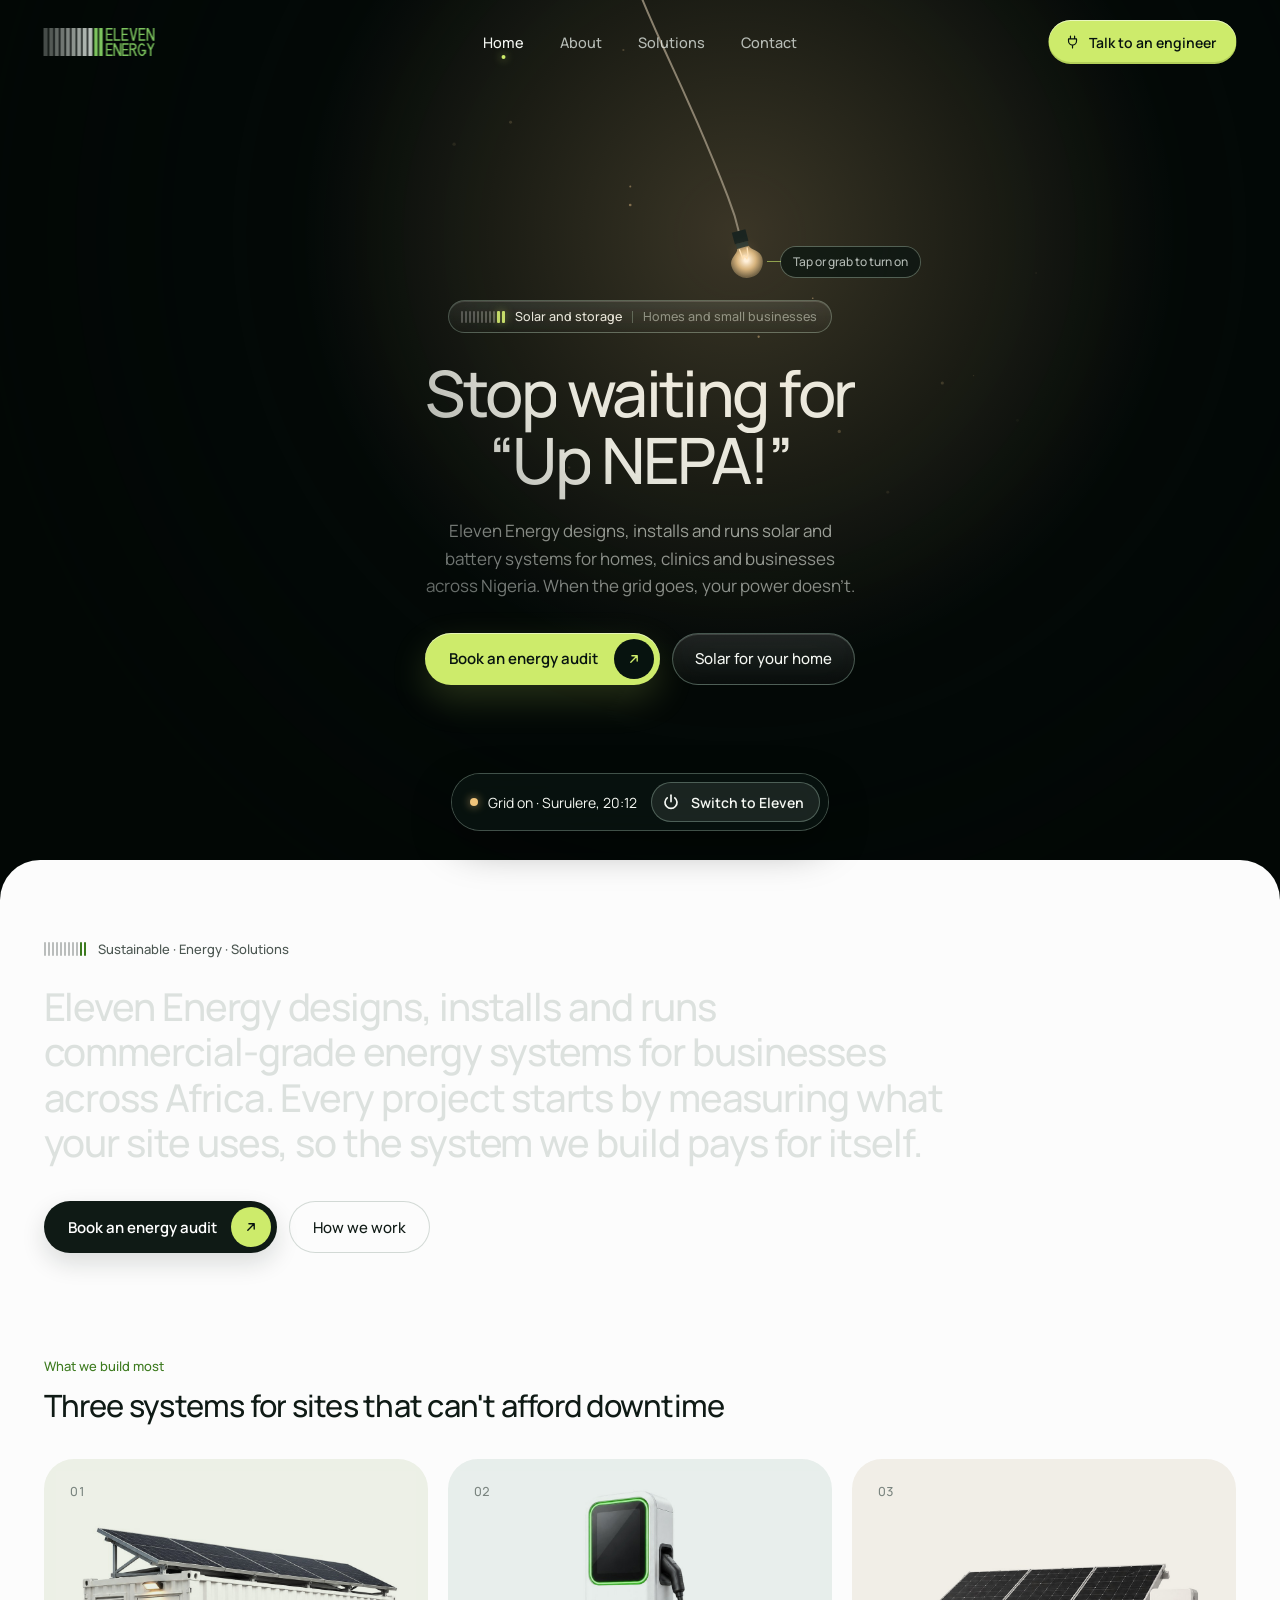
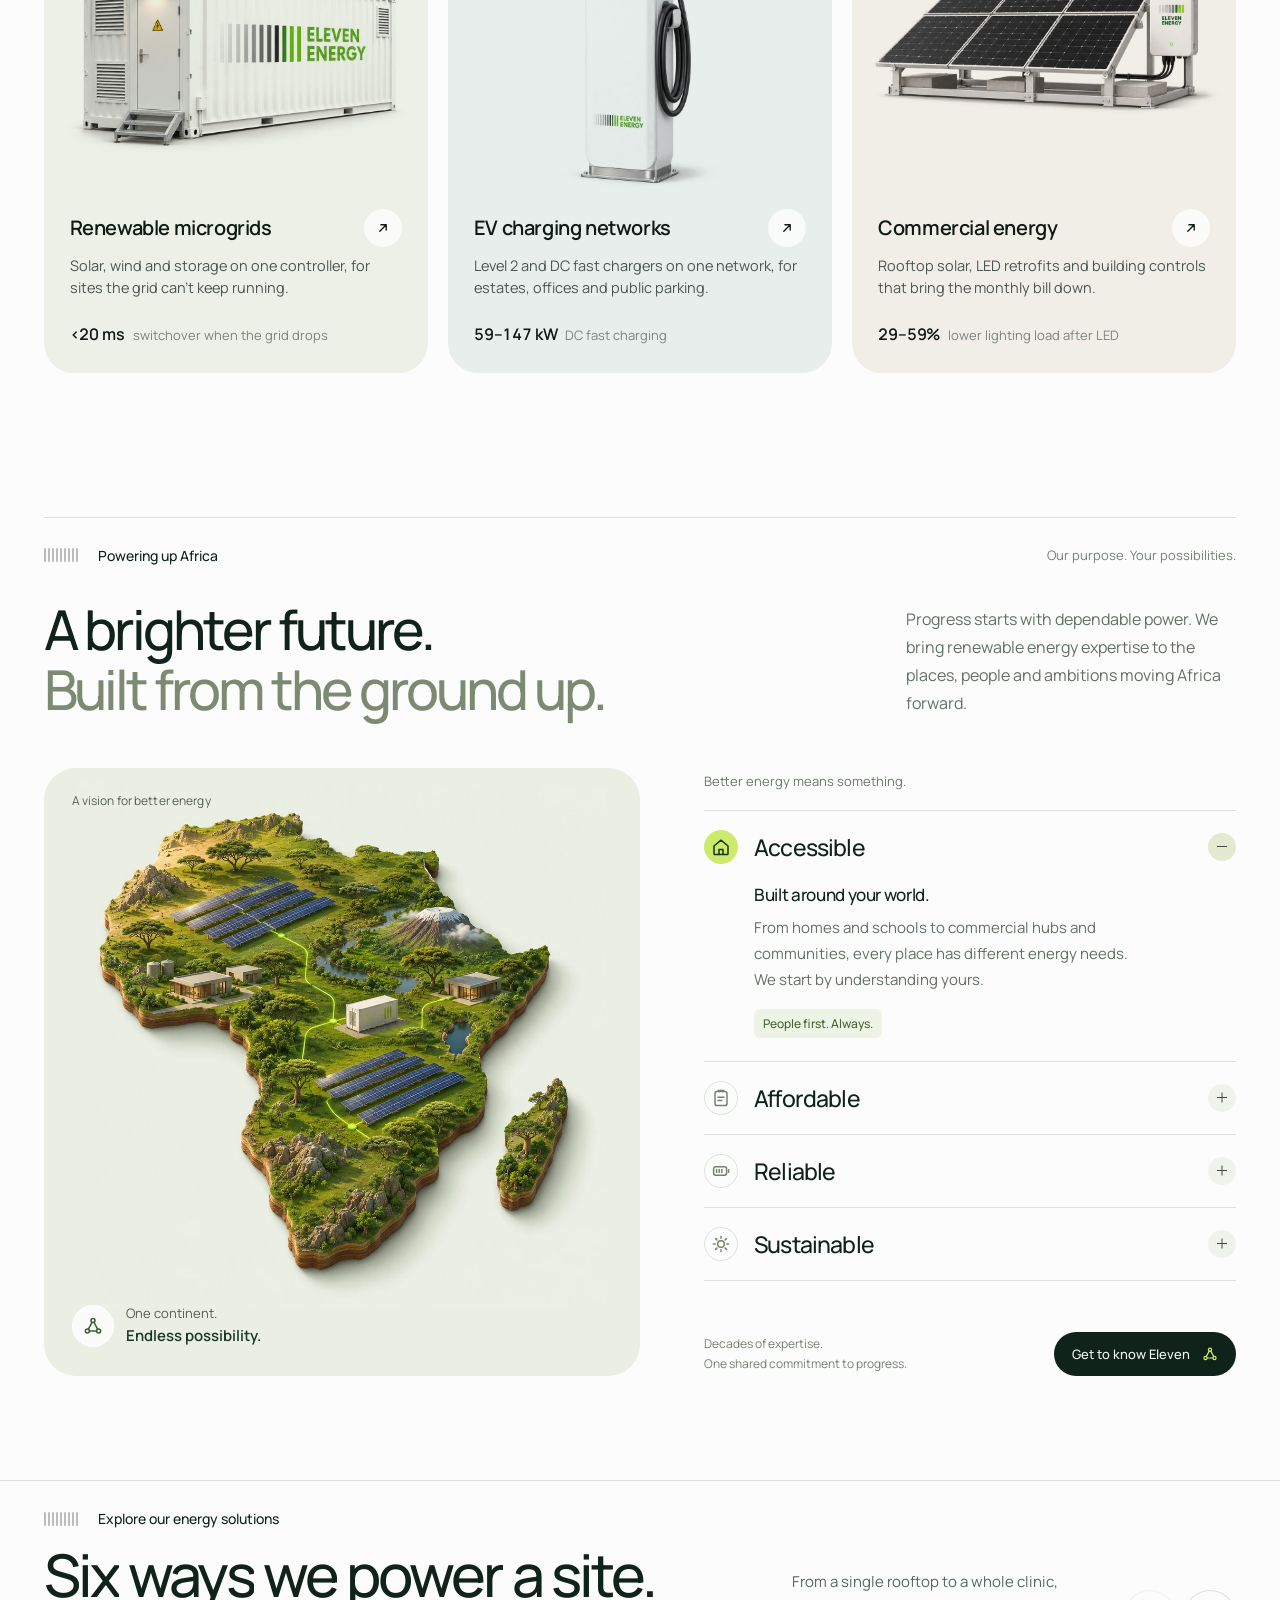
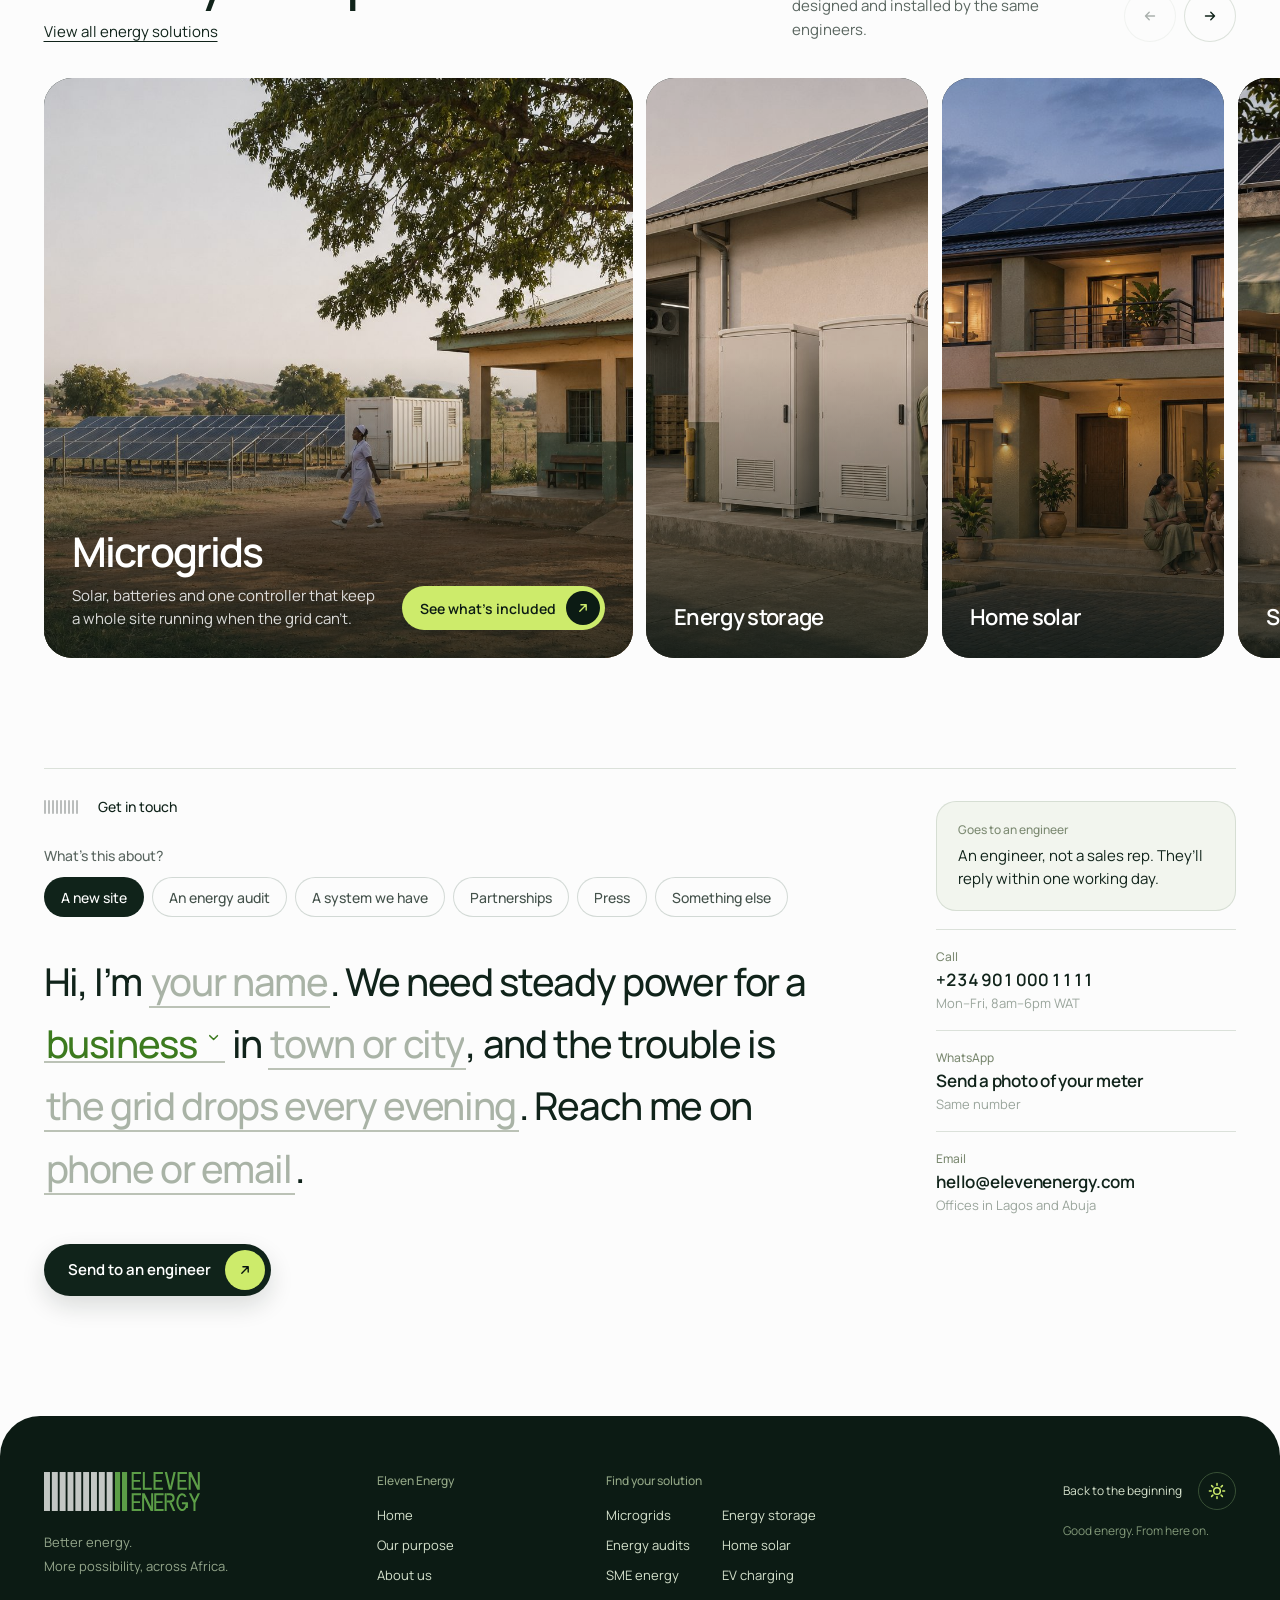
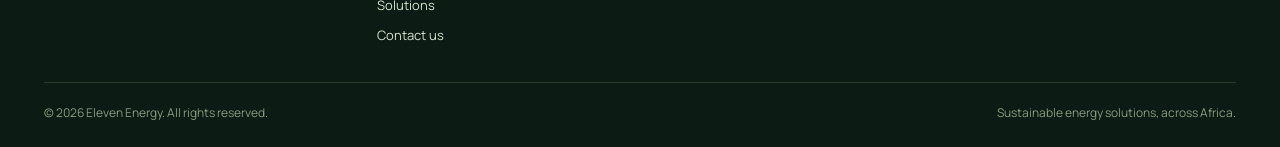
==== commit 11b13cd4: "Make the homepage bulb easier to activate on phones" ====
--- a/index.html
+++ b/index.html
@@ -10,7 +10,7 @@
   <link rel="preconnect" href="https://fonts.gstatic.com" crossorigin>
   <link href="https://fonts.googleapis.com/css2?family=Manrope:wght@400;500;600;700&display=swap" rel="stylesheet">
   <link rel="stylesheet" href="styles.css">
-  <link rel="stylesheet" href="hero-nepa.css">
+  <link rel="stylesheet" href="hero-nepa.css?v=2">
 </head>
 <body>
 
@@ -88,8 +88,9 @@
       </div>
     </div>
     <canvas class="hvl-canvas" aria-hidden="true"></canvas>
-    <button class="hvl-grab" type="button" aria-label="Turn on the bulb. Use the arrow keys to swing it." disabled></button>
-    <span class="hvl-hint" aria-hidden="true">Tap or grab to turn on</span>
+    <button class="hvl-grab" type="button" aria-label="Turn on the bulb. Use the arrow keys to swing it." hidden>
+      <span class="hvl-hint" aria-hidden="true">Tap or grab to turn on</span>
+    </button>
     <div class="hvl-panel">
       <p class="hvl-status" aria-live="polite"><i aria-hidden="true"></i><span>Grid on · Surulere, 20:12</span></p>
       <button class="hvl-switch" type="button"><svg class="ico" aria-hidden="true"><use href="#i-power"/></svg><span class="hvl-switch-label">Switch to Eleven</span></button>
@@ -458,6 +459,6 @@
   </div>
 
   <script src="script.js"></script>
-  <script src="hero-nepa.js"></script>
+  <script src="hero-nepa.js?v=2"></script>
 </body>
 </html>
--- a/hero-nepa.css
+++ b/hero-nepa.css
@@ -32,14 +32,14 @@
 .hvl-grab.is-held { cursor: grabbing; }
 .hvl-grab:focus-visible { outline: 2px solid var(--volt); outline-offset: -10px; }
 .hvl-hint {
-  position: absolute; z-index: 7; left: 0; top: 0; pointer-events: none;
+  position: absolute; left: 50%; top: 50%;
   display: inline-flex; align-items: center; gap: 8px; height: 30px; padding: 0 12px;
   border-radius: var(--r-pill); font-size: 12px; font-weight: 500; color: var(--ink-2); white-space: nowrap;
   background: rgba(9, 21, 17, 0.7); box-shadow: 0 0 0 1px rgba(128, 156, 142, 0.5);
   transform: translate(34px, -50%); transition: opacity .4s;
 }
 .hvl-hint::before { content: ""; width: 14px; height: 1px; background: rgba(205, 235, 107, 0.6); margin-left: -26px; margin-right: 4px; }
-.hvl-hint.is-gone { opacity: 0; }
+.hvl-hint.is-gone { opacity: 0; pointer-events: none; }
 
 .hvl-panel {
   position: absolute; z-index: 9; left: 50%; bottom: 70px; transform: translateX(-50%);
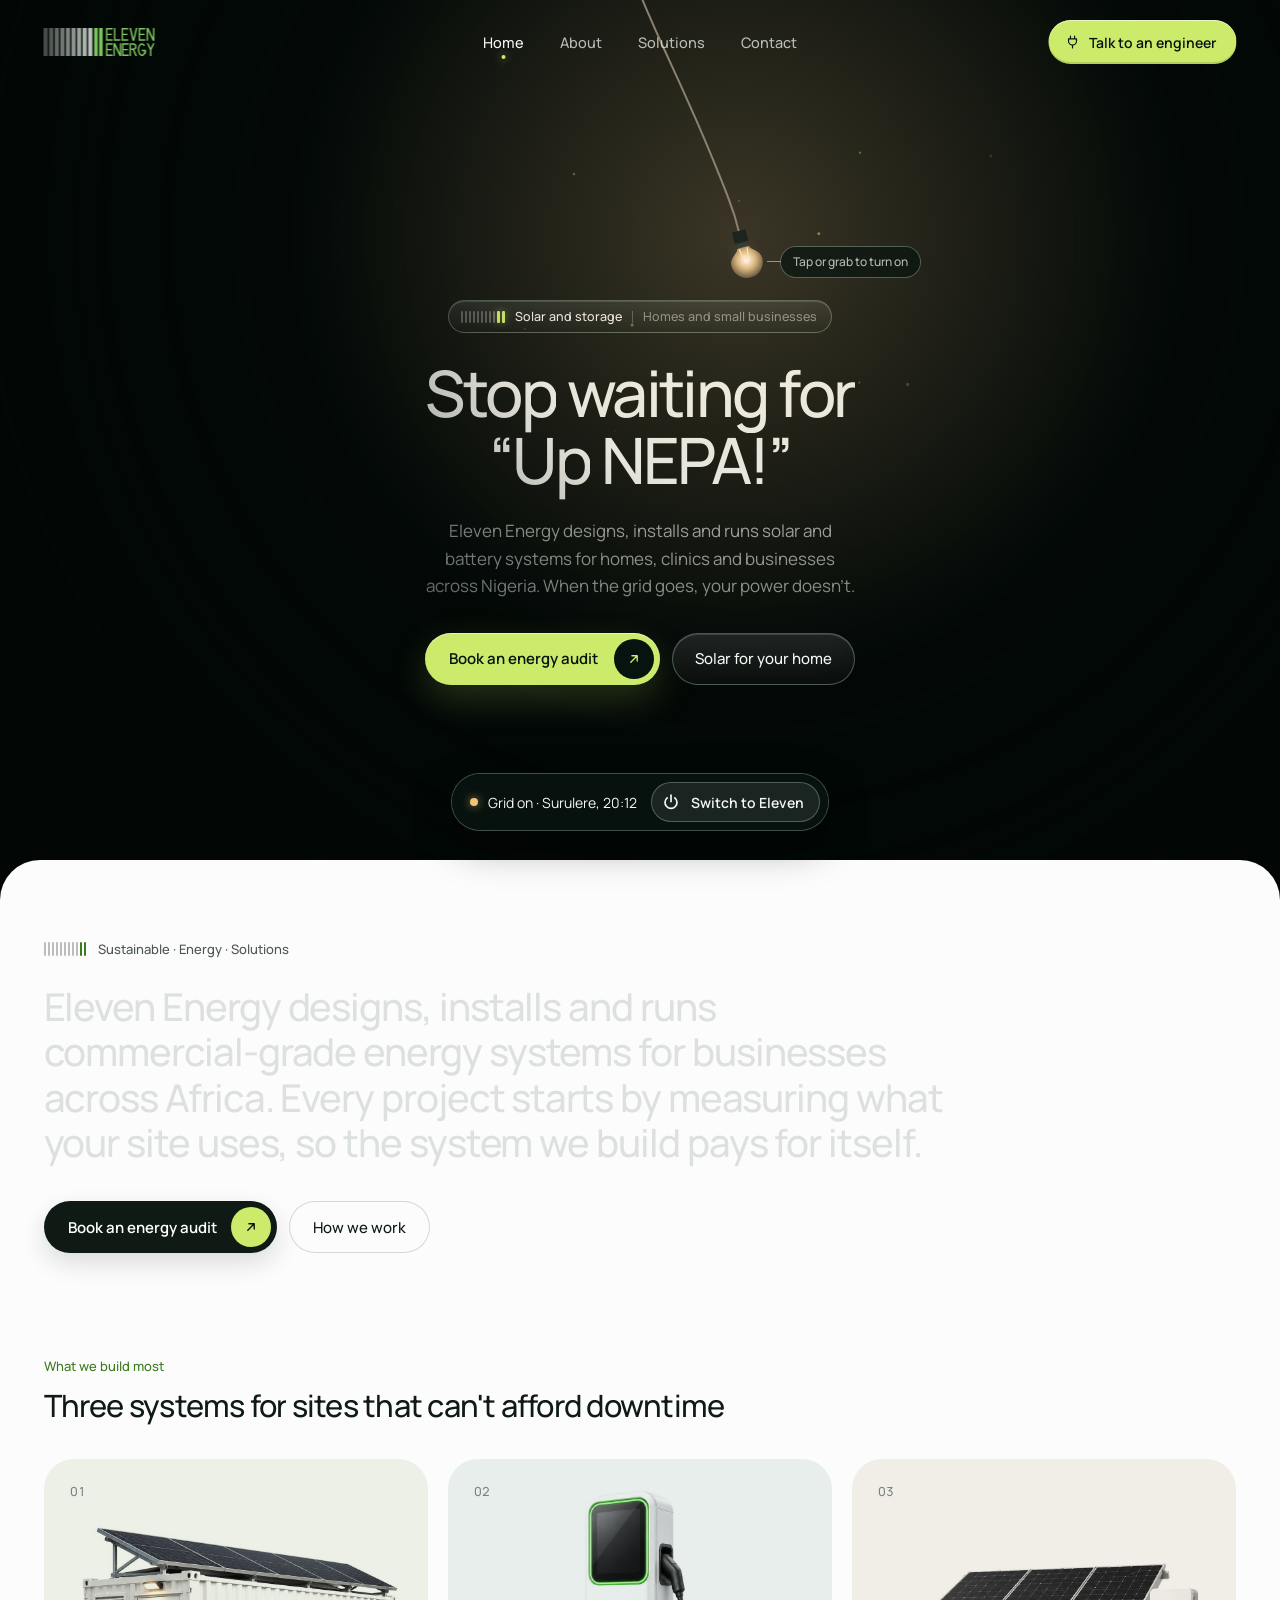
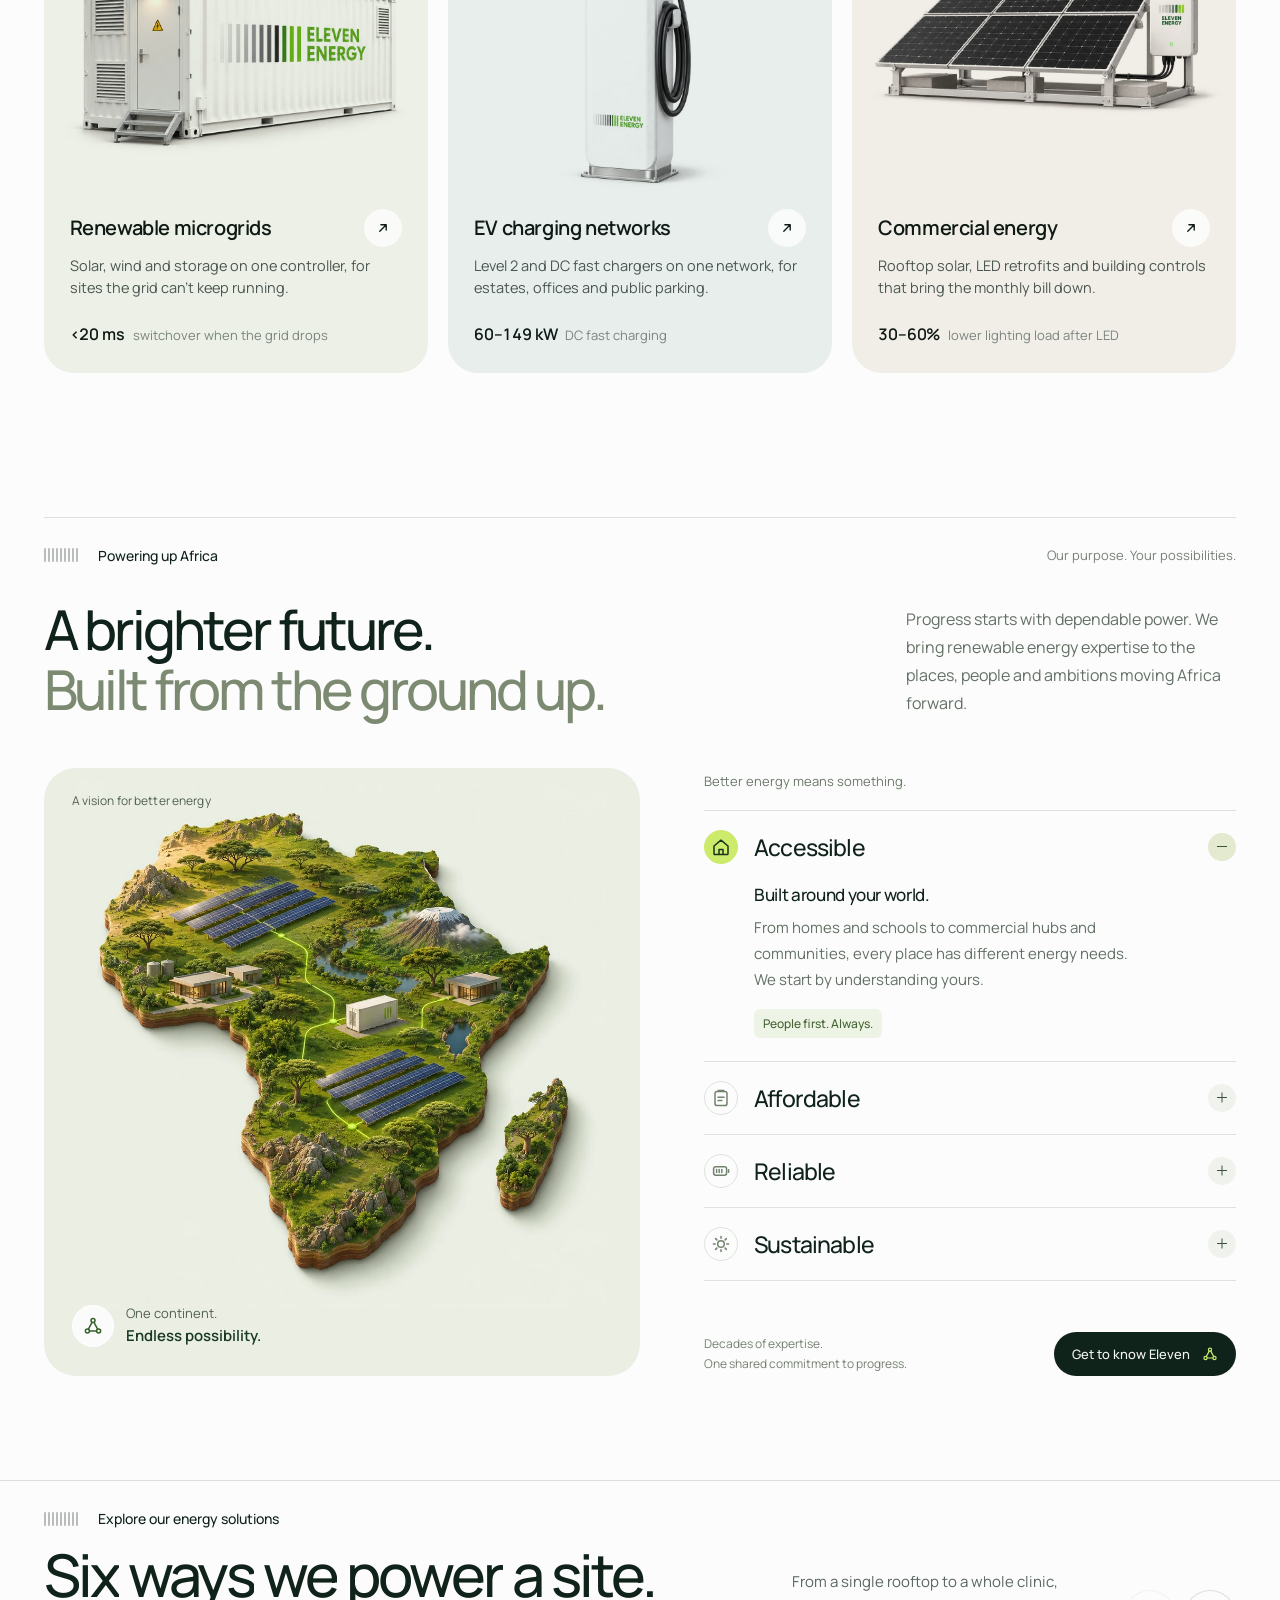
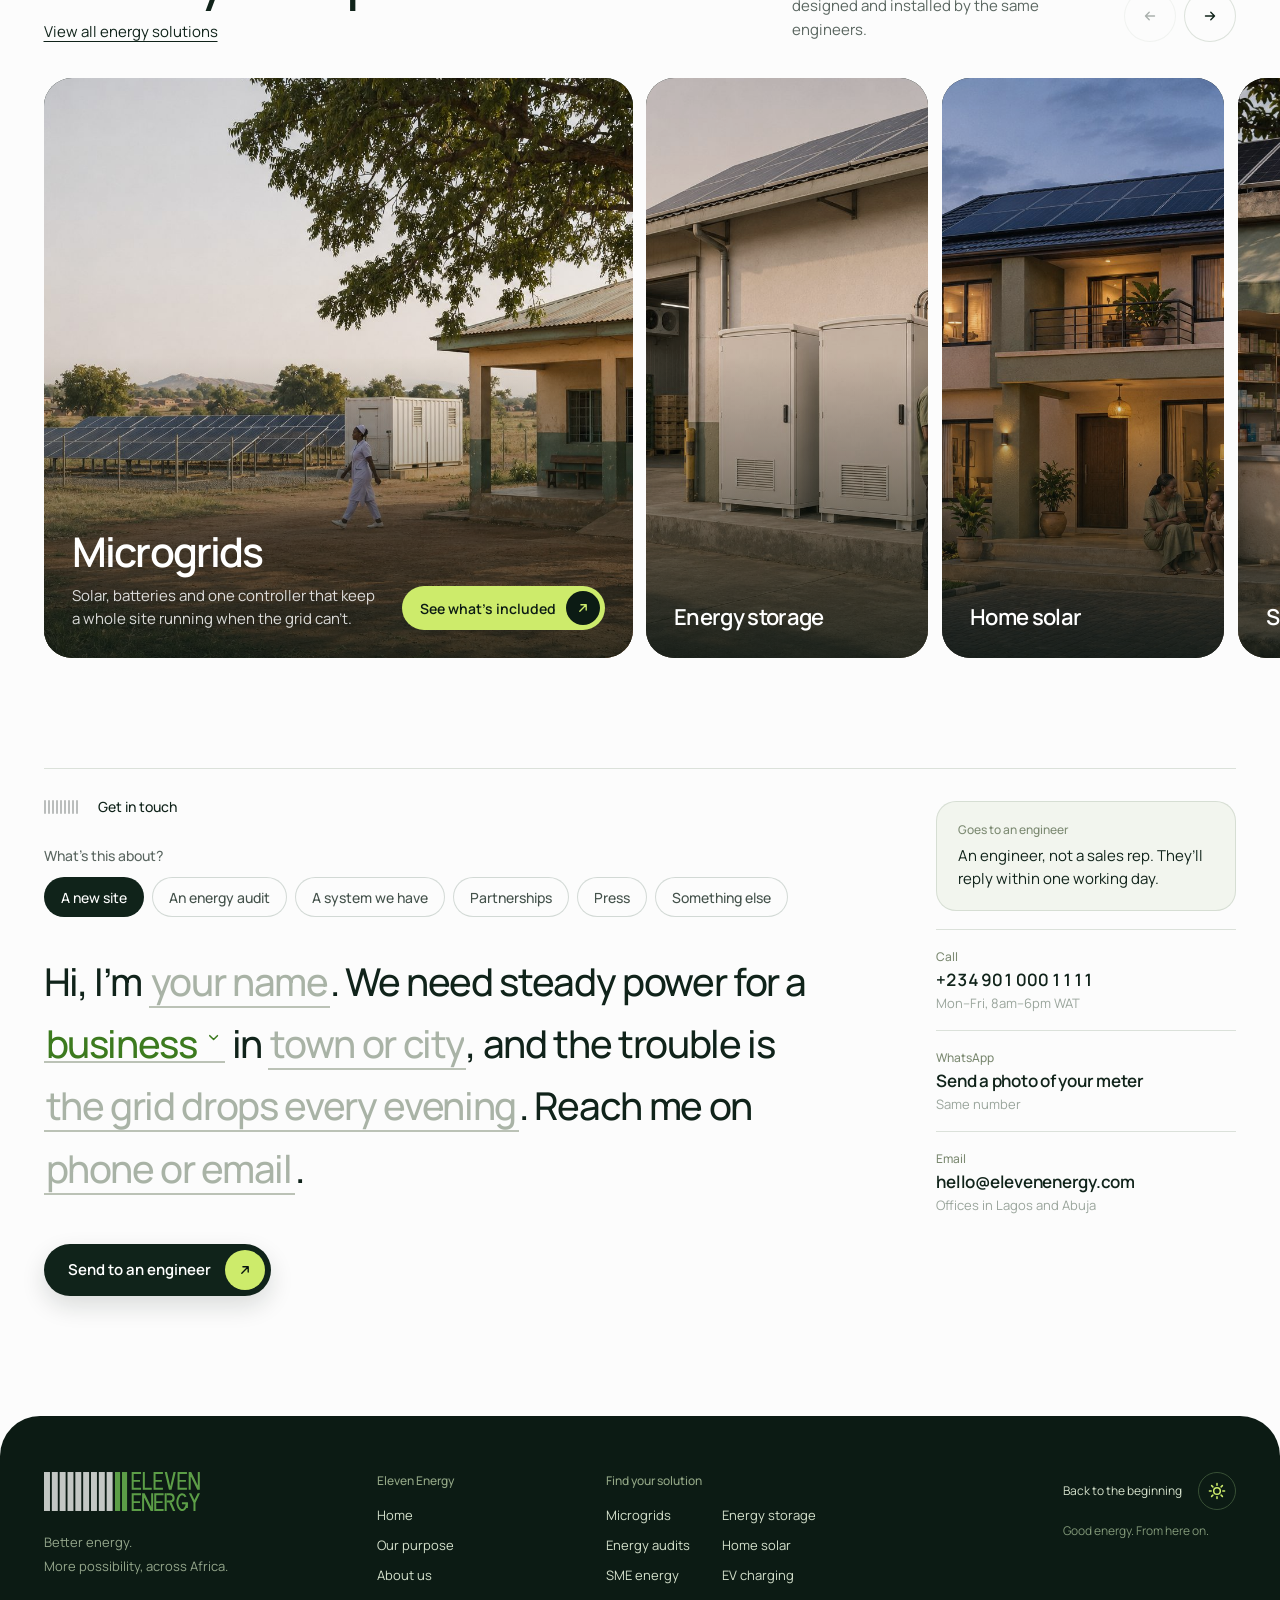
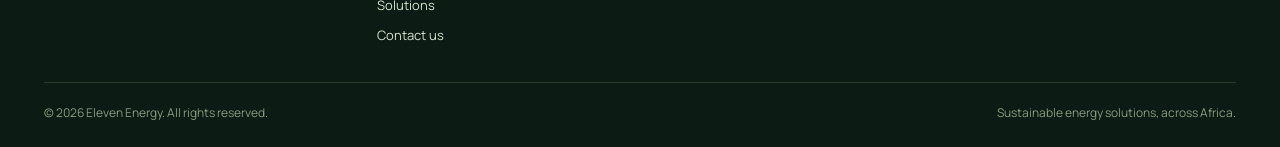
==== commit a1b4dd37: "Reveal a solar-powered home when switching to Eleven" ====
--- a/index.html
+++ b/index.html
@@ -10,7 +10,7 @@
   <link rel="preconnect" href="https://fonts.gstatic.com" crossorigin>
   <link href="https://fonts.googleapis.com/css2?family=Manrope:wght@400;500;600;700&display=swap" rel="stylesheet">
   <link rel="stylesheet" href="styles.css">
-  <link rel="stylesheet" href="hero-nepa.css?v=2">
+  <link rel="stylesheet" href="hero-nepa.css?v=3">
 </head>
 <body>
 
@@ -88,6 +88,7 @@
       </div>
     </div>
     <canvas class="hvl-canvas" aria-hidden="true"></canvas>
+    <div class="hvl-home-scene" aria-hidden="true"></div>
     <button class="hvl-grab" type="button" aria-label="Turn on the bulb. Use the arrow keys to swing it." hidden>
       <span class="hvl-hint" aria-hidden="true">Tap or grab to turn on</span>
     </button>
--- a/hero-nepa.css
+++ b/hero-nepa.css
@@ -24,6 +24,32 @@
 .hv-bulb::after { z-index: 8; }
 .hv-bulb .hvl-copy { z-index: auto; padding-top: clamp(130px, 24vh, 280px); }
 .hvl-canvas { position: absolute; inset: 0; z-index: 4; width: 100%; height: 100%; pointer-events: none; }
+/* The home comes into view after the battery lights the bulb. */
+.hvl-home-scene {
+  position: absolute; inset: 0; z-index: 4; pointer-events: none;
+  background:
+    linear-gradient(180deg, rgba(4, 10, 8, .68), transparent 27%, transparent 80%, rgba(4, 10, 8, .55)),
+    linear-gradient(90deg, transparent 20%, rgba(4, 10, 8, .9) 36%, rgba(4, 10, 8, .96) 60%, transparent 76%),
+    url("assets/hero-solar-home.webp") 94% 50% / cover no-repeat;
+  mix-blend-mode: screen;
+  opacity: 0;
+  transition: opacity .38s ease-out;
+}
+.hv-bulb[data-state="eleven"] .hvl-home-scene {
+  opacity: .92;
+  transition: opacity .6s ease-out .14s;
+}
+@media (max-width: 700px) {
+  .hvl-home-scene {
+    background:
+      linear-gradient(180deg, rgba(4, 10, 8, .3), rgba(4, 10, 8, .91) 39%, rgba(4, 10, 8, .88) 71%, rgba(4, 10, 8, .42)),
+      url("assets/hero-solar-home.webp") 93% 50% / cover no-repeat;
+  }
+}
+@media (prefers-reduced-motion: reduce) {
+  .hv-bulb .hvl-home-scene,
+  .hv-bulb[data-state="eleven"] .hvl-home-scene { transition: none; }
+}
 .hv-bulb .cta-row { position: relative; z-index: 7; }
 .hvl-grab {
   position: absolute; z-index: 7; left: 0; top: 0; width: 84px; height: 84px; margin: -42px 0 0 -42px;
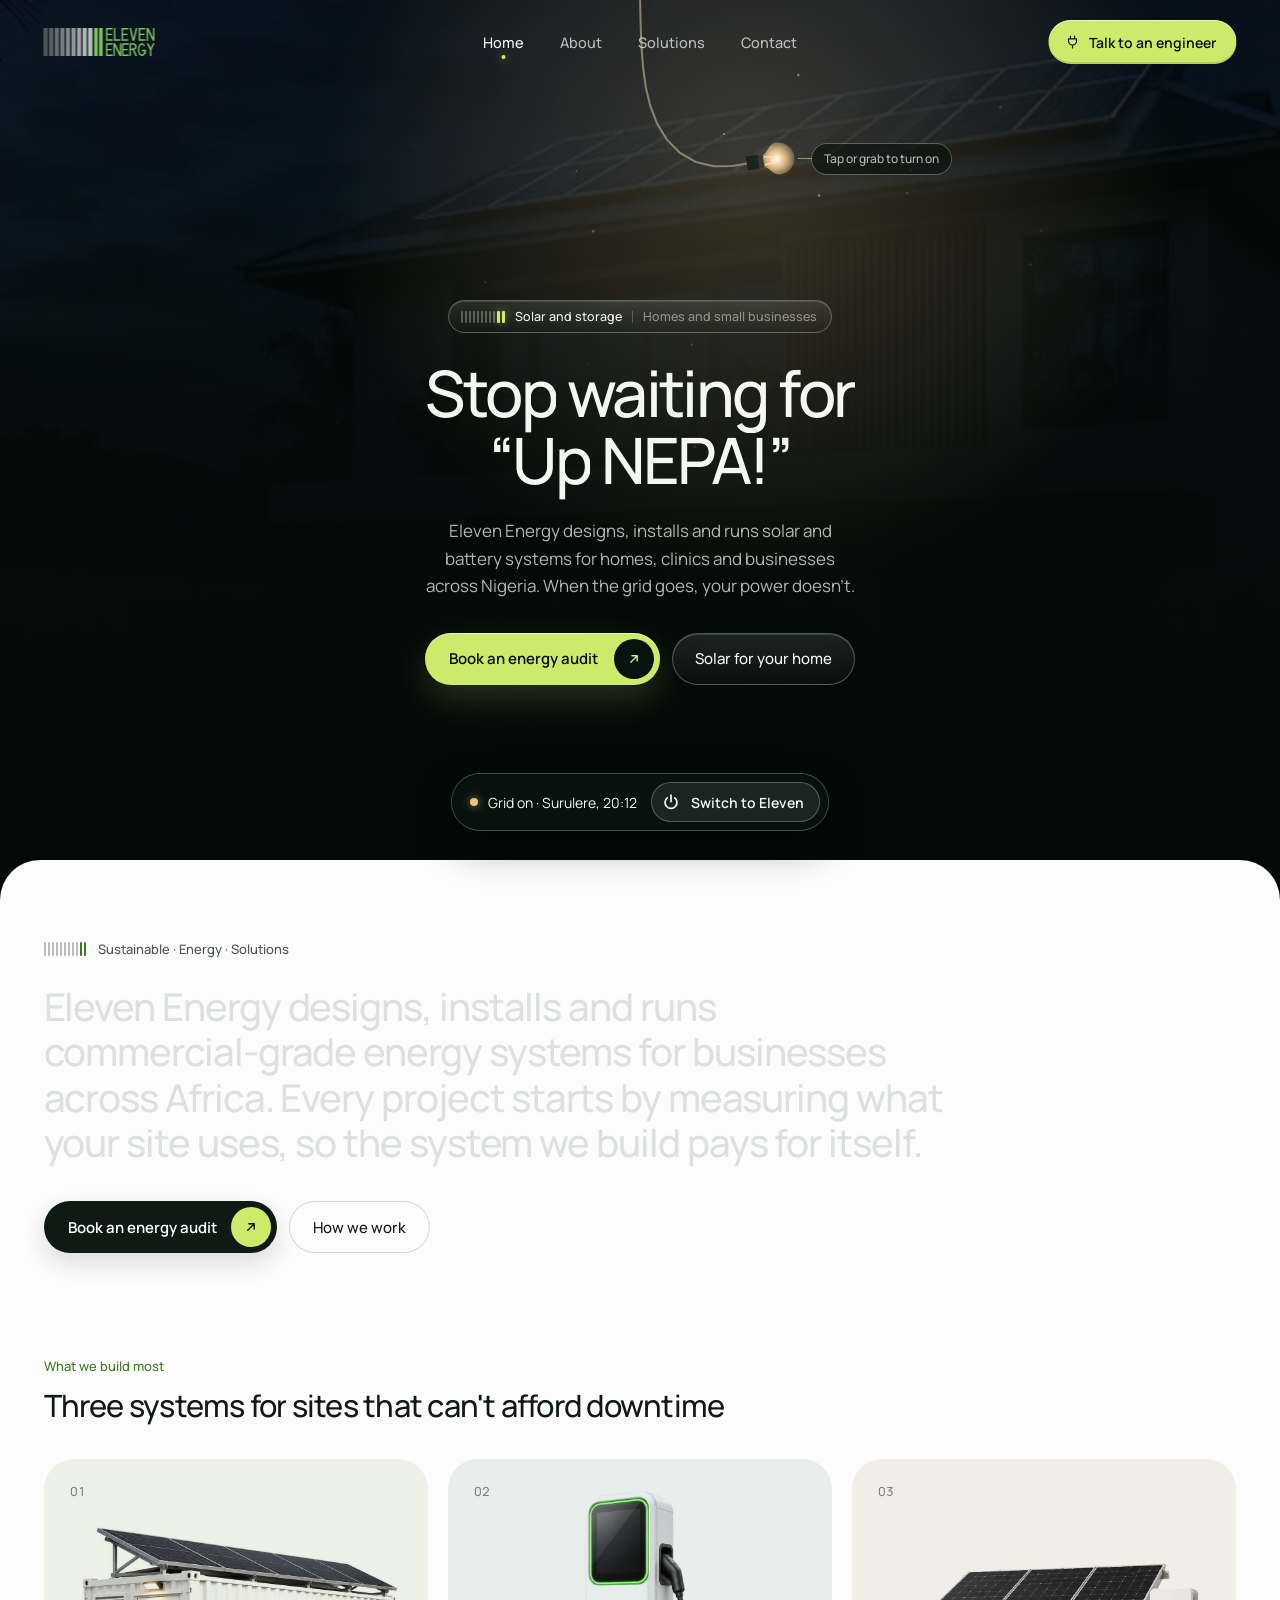
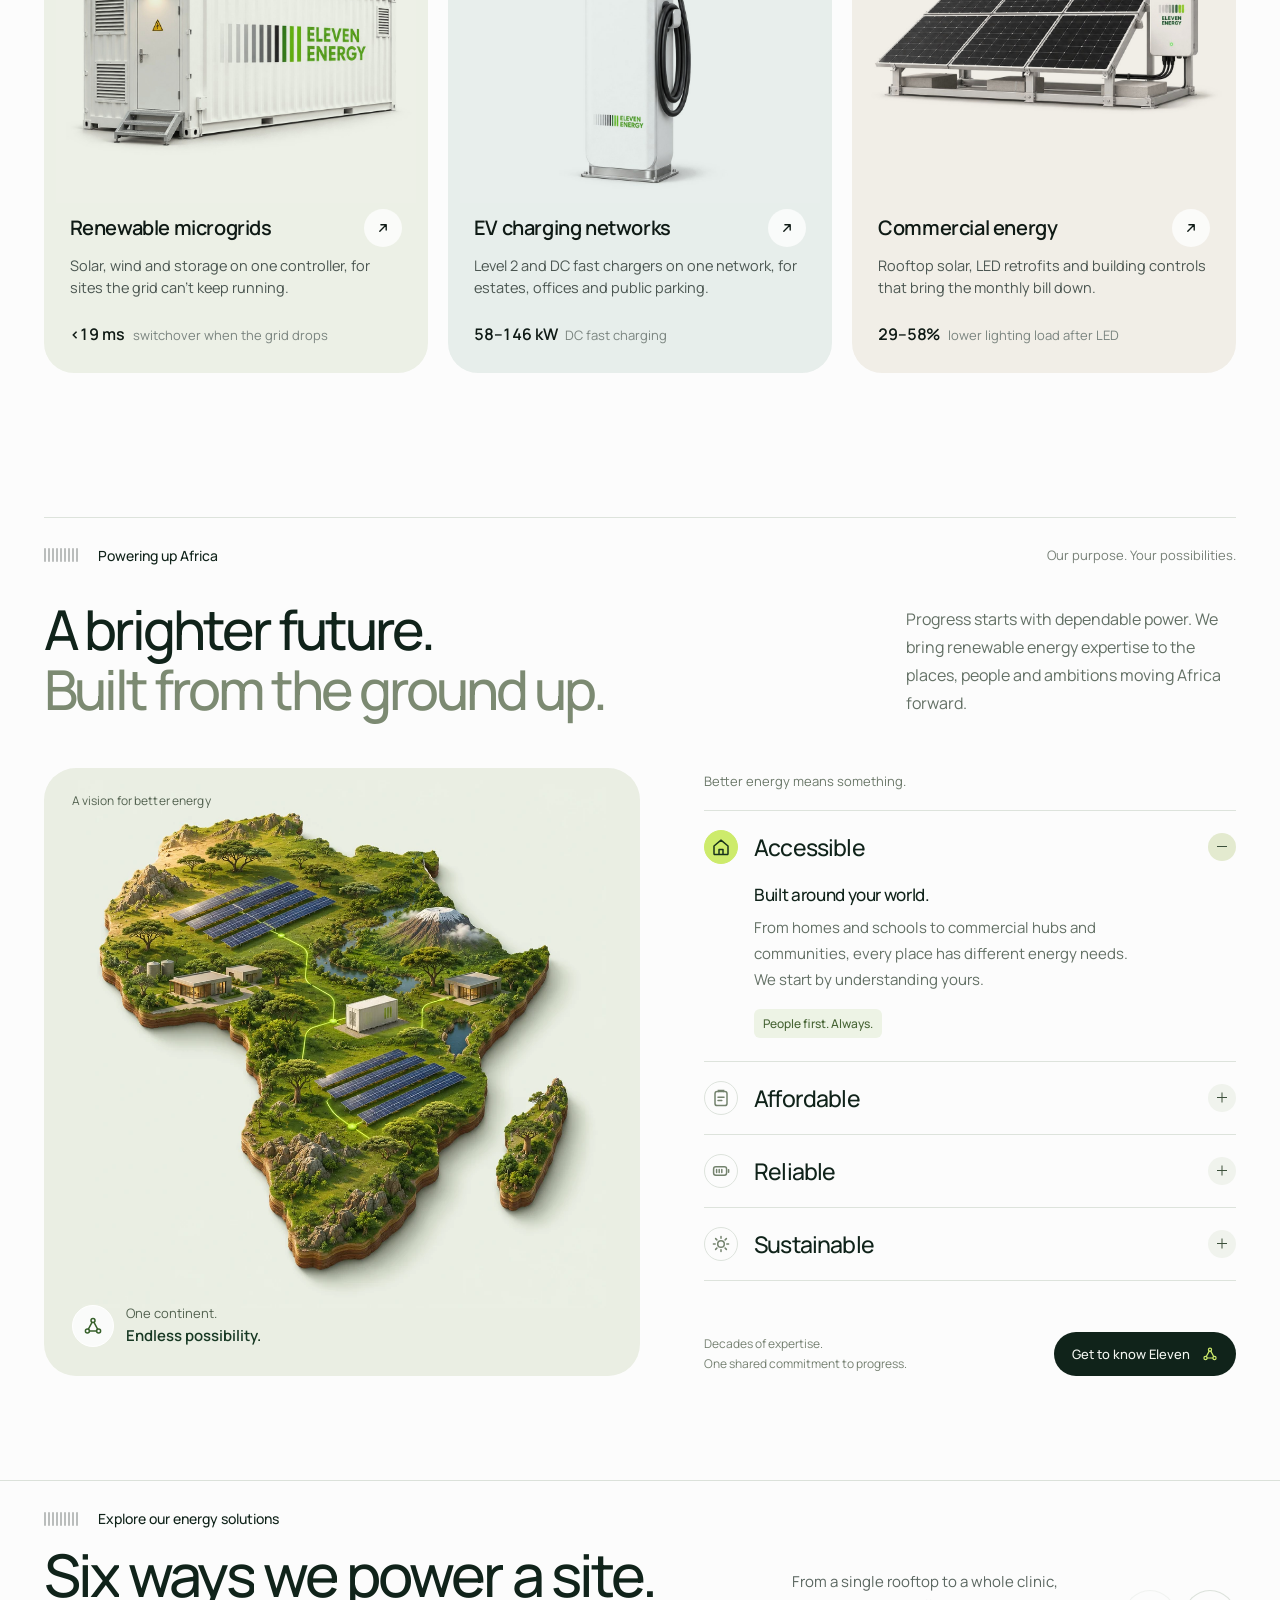
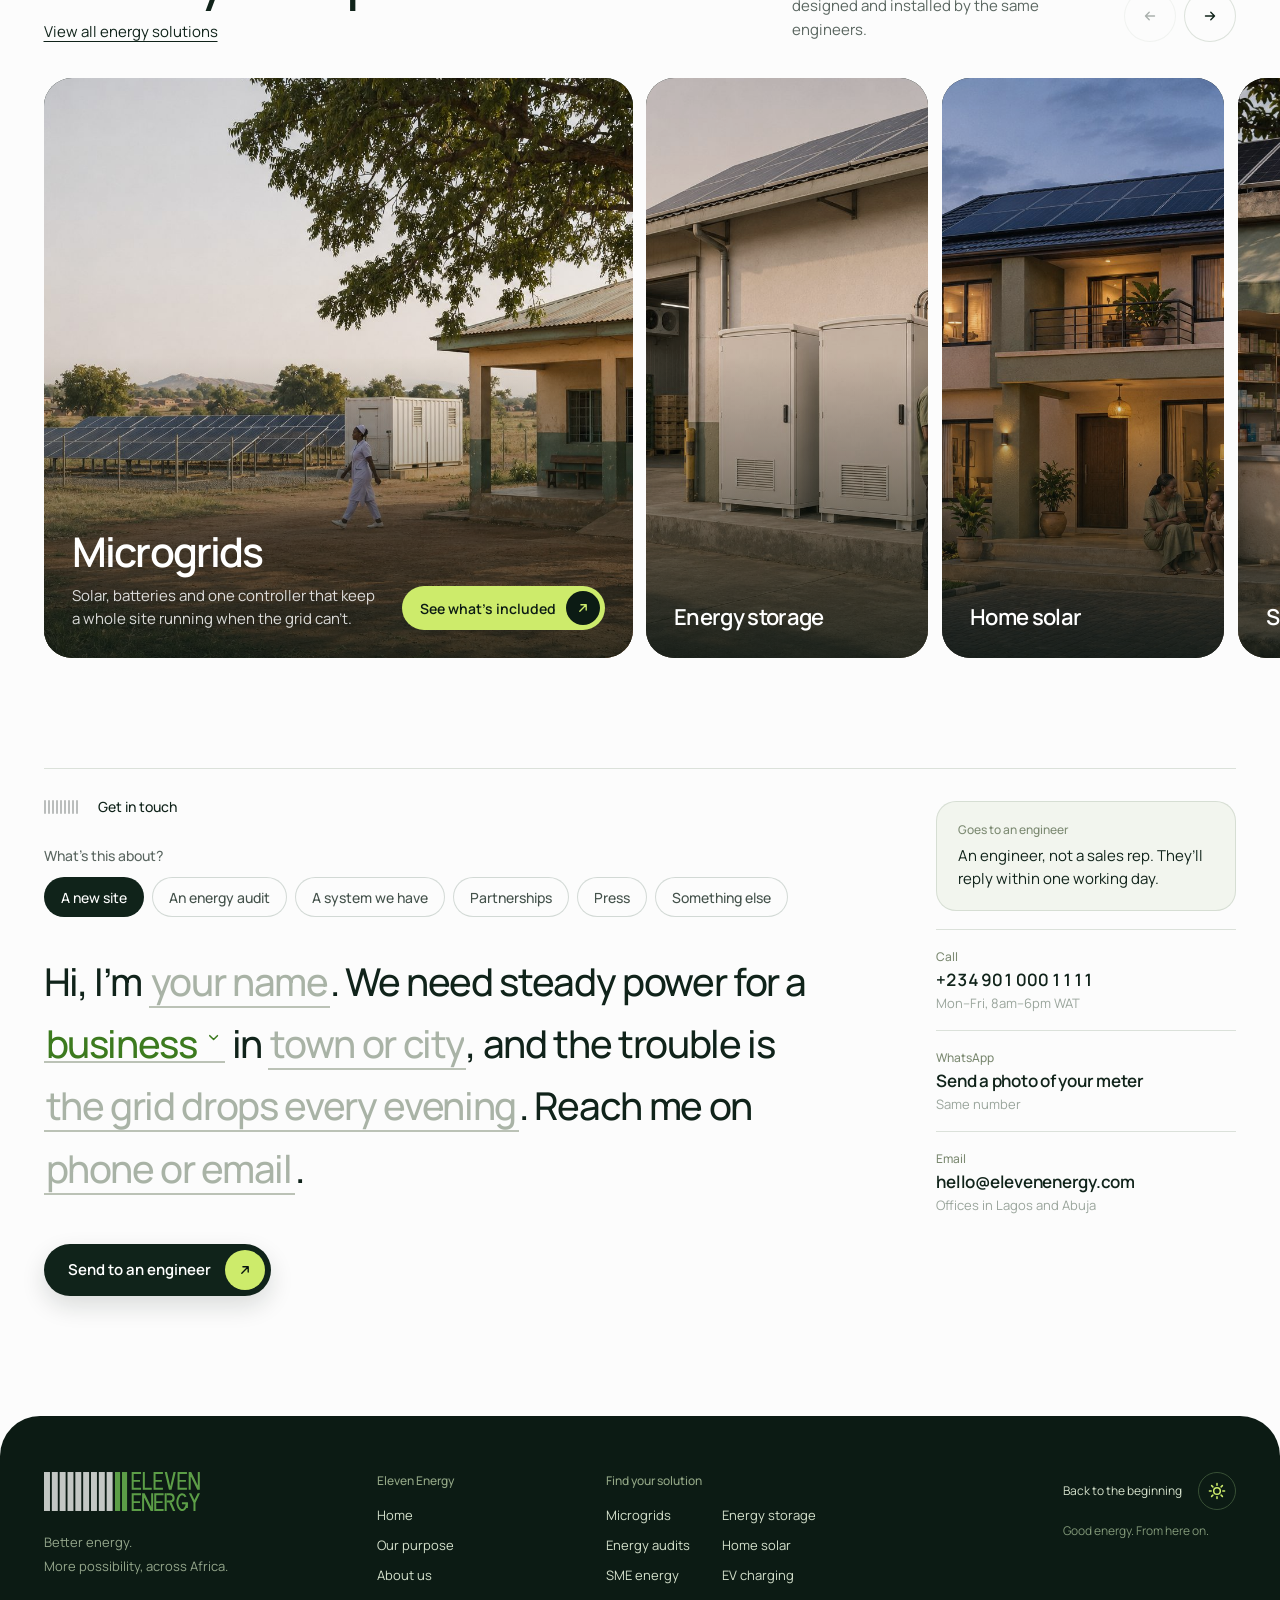
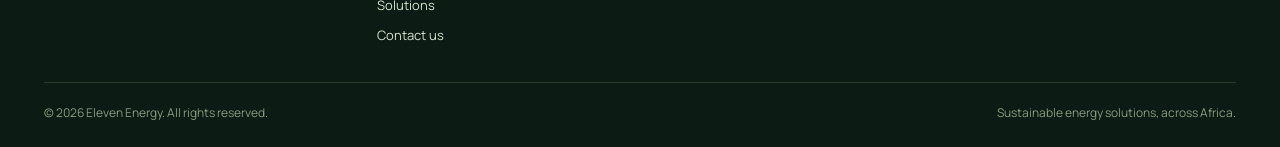
==== commit f0122880: "Reveal the homepage film when Eleven power switches on" ====
--- a/index.html
+++ b/index.html
@@ -10,7 +10,7 @@
   <link rel="preconnect" href="https://fonts.gstatic.com" crossorigin>
   <link href="https://fonts.googleapis.com/css2?family=Manrope:wght@400;500;600;700&display=swap" rel="stylesheet">
   <link rel="stylesheet" href="styles.css">
-  <link rel="stylesheet" href="hero-nepa.css?v=3">
+  <link rel="stylesheet" href="hero-nepa.css?v=5">
 </head>
 <body>
 
@@ -73,6 +73,12 @@
 
   <!-- Hero: "Up NEPA" (hero-nepa.css, hero-nepa.js). The previous photo hero is in snippets/hero-original.html. -->
   <section class="hero hv hv-bulb" id="hero" aria-label="Eleven Energy" data-state="grid">
+    <div class="hvl-film" aria-hidden="true">
+      <img class="hvl-film-dusk" src="assets/hero-home-dusk.webp" alt="" fetchpriority="high">
+      <img class="hvl-film-lit" src="assets/hero-home-lit.webp" alt="">
+      <img class="hvl-film-entry" src="assets/hero-home-entry.webp" alt="">
+      <img class="hvl-film-room" src="assets/hero-home-room.webp" alt="">
+    </div>
     <div class="hv-copy hvl-copy">
       <p class="tag reveal" style="--d:0">
         <span class="tag-mark" aria-hidden="true"><i></i><i></i><i></i><i></i><i></i><i></i><i></i><i></i><i></i><i></i><i></i></span>
@@ -88,7 +94,6 @@
       </div>
     </div>
     <canvas class="hvl-canvas" aria-hidden="true"></canvas>
-    <div class="hvl-home-scene" aria-hidden="true"></div>
     <button class="hvl-grab" type="button" aria-label="Turn on the bulb. Use the arrow keys to swing it." hidden>
       <span class="hvl-hint" aria-hidden="true">Tap or grab to turn on</span>
     </button>
@@ -460,6 +465,6 @@
   </div>
 
   <script src="script.js"></script>
-  <script src="hero-nepa.js?v=2"></script>
+  <script src="hero-nepa.js?v=3"></script>
 </body>
 </html>
--- a/hero-nepa.css
+++ b/hero-nepa.css
@@ -22,34 +22,43 @@
 /* ───────── C · Up NEPA ───────── */
 .hv-bulb { background: #040A08; }
 .hv-bulb::after { z-index: 8; }
-.hv-bulb .hvl-copy { z-index: auto; padding-top: clamp(130px, 24vh, 280px); }
-.hvl-canvas { position: absolute; inset: 0; z-index: 4; width: 100%; height: 100%; pointer-events: none; }
-/* The home comes into view after the battery lights the bulb. */
-.hvl-home-scene {
-  position: absolute; inset: 0; z-index: 4; pointer-events: none;
-  background:
-    linear-gradient(180deg, rgba(4, 10, 8, .68), transparent 27%, transparent 80%, rgba(4, 10, 8, .55)),
-    linear-gradient(90deg, transparent 20%, rgba(4, 10, 8, .9) 36%, rgba(4, 10, 8, .96) 60%, transparent 76%),
-    url("assets/hero-solar-home.webp") 94% 50% / cover no-repeat;
-  mix-blend-mode: screen;
-  opacity: 0;
-  transition: opacity .38s ease-out;
+.hv-bulb .hvl-copy { z-index: 5; padding-top: clamp(130px, 24vh, 280px); }
+.hvl-film { position: absolute; inset: 0; overflow: hidden; pointer-events: none; }
+.hvl-film img { position: absolute; inset: 0; width: 100%; height: 100%; object-fit: cover; opacity: 0; }
+.hvl-film .hvl-film-dusk {
+  opacity: .58;
+  mask-image: linear-gradient(#000 20%, rgba(0, 0, 0, .22) 59%, transparent 90%);
 }
-.hv-bulb[data-state="eleven"] .hvl-home-scene {
-  opacity: .92;
-  transition: opacity .6s ease-out .14s;
+.hvl-film::after {
+  content: ""; position: absolute; inset: 0;
+  background: linear-gradient(180deg, rgba(4, 10, 8, .48), rgba(4, 10, 8, .68) 48%, rgba(4, 10, 8, .78) 100%);
 }
-@media (max-width: 700px) {
-  .hvl-home-scene {
-    background:
-      linear-gradient(180deg, rgba(4, 10, 8, .3), rgba(4, 10, 8, .91) 39%, rgba(4, 10, 8, .88) 71%, rgba(4, 10, 8, .42)),
-      url("assets/hero-solar-home.webp") 93% 50% / cover no-repeat;
-  }
+.hvl-film-lit { transform-origin: 57% 70%; }
+.hvl-film-entry { transform-origin: 60% 66%; }
+.hvl-film-room { transform-origin: 55% 56%; }
+.hv-bulb[data-state="eleven"] .hvl-film-lit { animation: hvl-film-light 8s both; }
+.hv-bulb[data-state="eleven"] .hvl-film-entry { animation: hvl-film-enter 8s both; }
+.hv-bulb[data-state="eleven"] .hvl-film-room { animation: hvl-film-arrive 8s both; }
+@keyframes hvl-film-light {
+  0% { opacity: 0; }
+  10%, 24% { opacity: 1; transform: scale(1); }
+  58%, 100% { opacity: 1; transform: scale(1.32); }
+}
+@keyframes hvl-film-enter {
+  40% { opacity: 0; transform: scale(1); }
+  55% { opacity: 1; transform: scale(1.03); }
+  83%, 100% { opacity: 1; transform: scale(1.23); }
+}
+@keyframes hvl-film-arrive {
+  68% { opacity: 0; transform: scale(1); }
+  84% { opacity: 1; }
+  100% { opacity: 1; transform: scale(1.07); }
 }
 @media (prefers-reduced-motion: reduce) {
-  .hv-bulb .hvl-home-scene,
-  .hv-bulb[data-state="eleven"] .hvl-home-scene { transition: none; }
+  .hv-bulb[data-state="eleven"] .hvl-film img { animation: none; }
+  .hv-bulb[data-state="eleven"] .hvl-film-room { opacity: 1; }
 }
+.hvl-canvas { position: absolute; inset: 0; z-index: 4; width: 100%; height: 100%; pointer-events: none; }
 .hv-bulb .cta-row { position: relative; z-index: 7; }
 .hvl-grab {
   position: absolute; z-index: 7; left: 0; top: 0; width: 84px; height: 84px; margin: -42px 0 0 -42px;
@@ -112,6 +121,9 @@
   .hv-title { font-size: clamp(38px, 4.1vw, 56px); }
 }
 @media (max-width: 700px) {
+  .hvl-film img { object-position: 58% center; }
+  .hvl-film .hvl-film-dusk,
+  .hvl-film .hvl-film-lit { object-position: 66% center; }
   /* the status bar sits under the buttons: status on top, the switch below, kept tight */
   .hvl-panel { position: relative; left: auto; bottom: auto; transform: none; max-width: none; margin: 14px var(--gutter) 64px; flex-direction: column; align-items: stretch; gap: 8px; padding: 10px; border-radius: 18px; }
   .hv-bulb .hvl-copy { padding-top: 150px; }
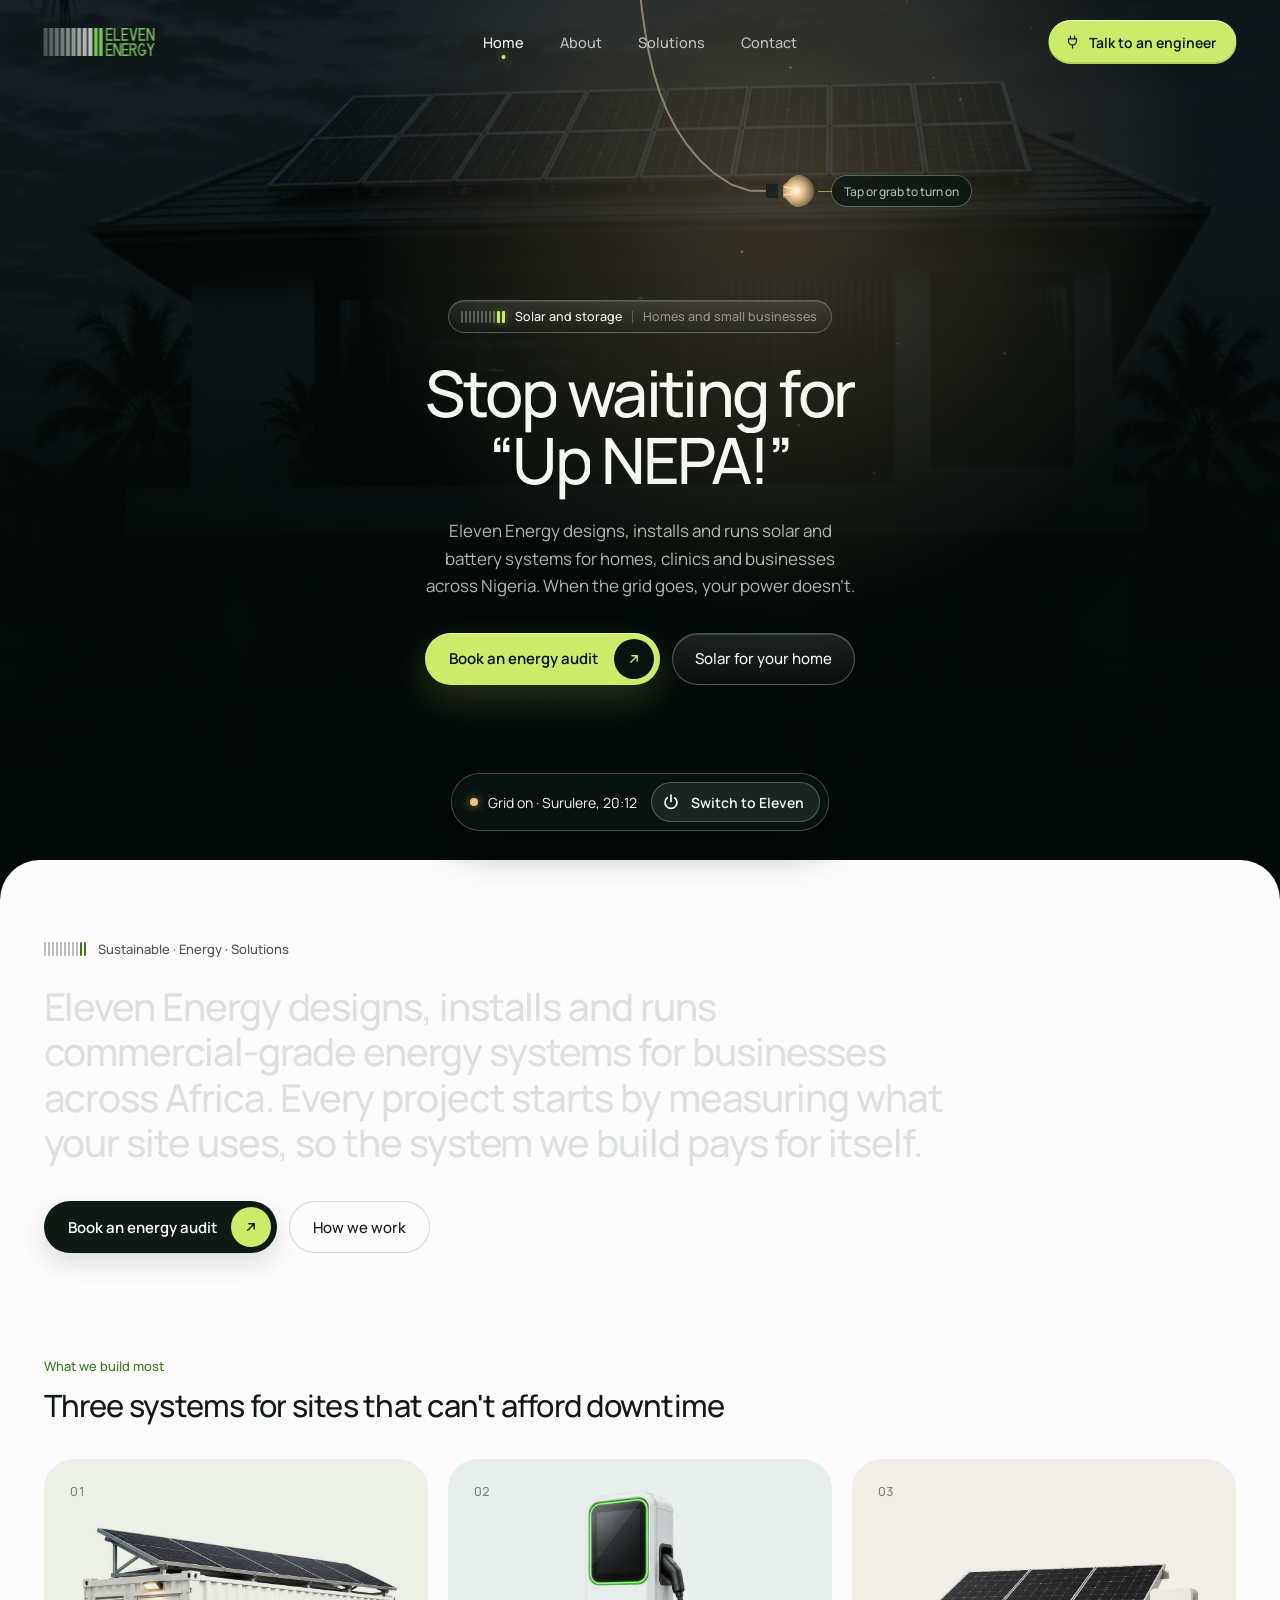
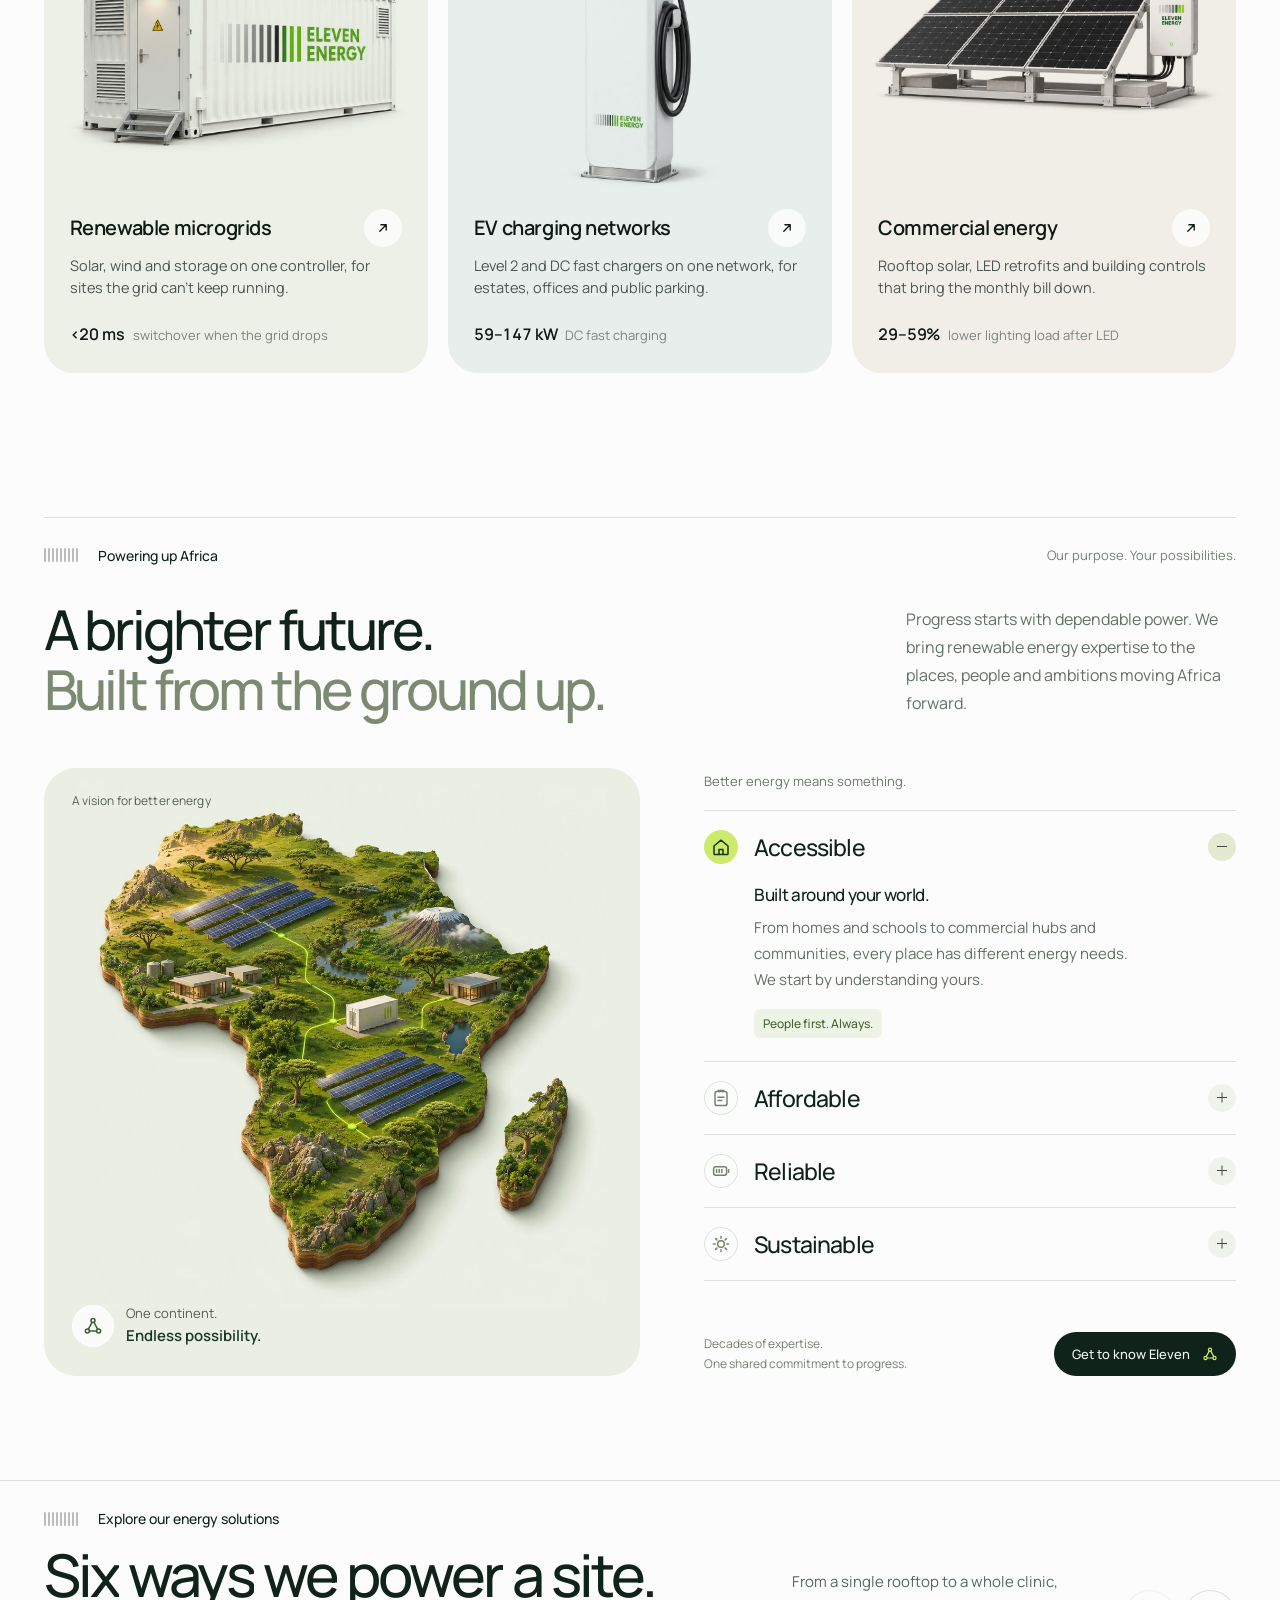
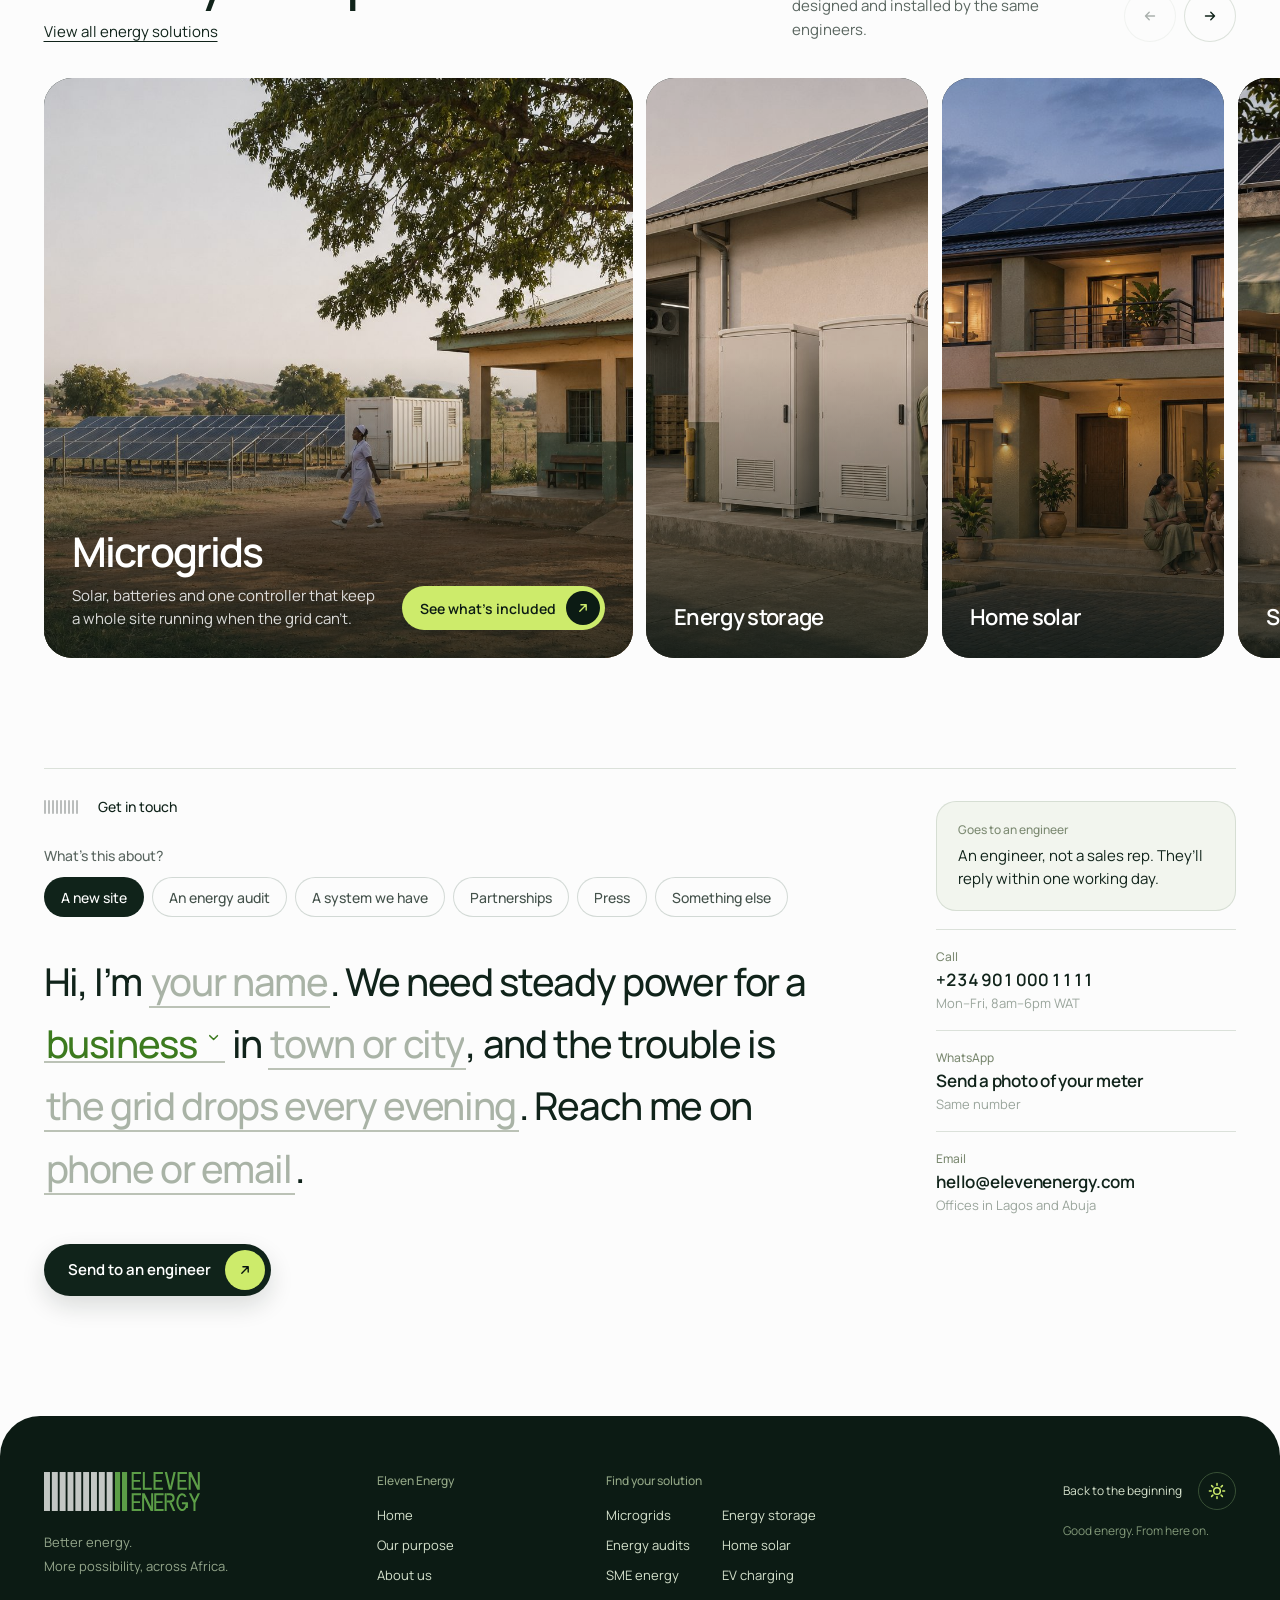
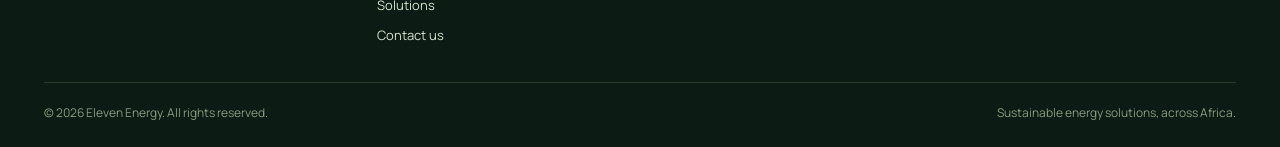
==== commit f29ea89d: "Sharpen homepage animation and frame scenes for phones" ====
--- a/index.html
+++ b/index.html
@@ -10,7 +10,7 @@
   <link rel="preconnect" href="https://fonts.gstatic.com" crossorigin>
   <link href="https://fonts.googleapis.com/css2?family=Manrope:wght@400;500;600;700&display=swap" rel="stylesheet">
   <link rel="stylesheet" href="styles.css">
-  <link rel="stylesheet" href="hero-nepa.css?v=5">
+  <link rel="stylesheet" href="hero-nepa.css?v=6">
 </head>
 <body>
 
@@ -74,10 +74,22 @@
   <!-- Hero: "Up NEPA" (hero-nepa.css, hero-nepa.js). The previous photo hero is in snippets/hero-original.html. -->
   <section class="hero hv hv-bulb" id="hero" aria-label="Eleven Energy" data-state="grid">
     <div class="hvl-film" aria-hidden="true">
-      <img class="hvl-film-dusk" src="assets/hero-home-dusk.webp" alt="" fetchpriority="high">
-      <img class="hvl-film-lit" src="assets/hero-home-lit.webp" alt="">
-      <img class="hvl-film-entry" src="assets/hero-home-entry.webp" alt="">
-      <img class="hvl-film-room" src="assets/hero-home-room.webp" alt="">
+      <picture class="hvl-film-dusk">
+        <source media="(max-width: 700px) and (orientation: portrait)" srcset="assets/hero-home-dusk-portrait.webp">
+        <img src="assets/hero-home-dusk.webp?v=hd" alt="" fetchpriority="high">
+      </picture>
+      <picture class="hvl-film-lit">
+        <source media="(max-width: 700px) and (orientation: portrait)" srcset="assets/hero-home-lit-portrait.webp">
+        <img src="assets/hero-home-lit.webp?v=hd" alt="">
+      </picture>
+      <picture class="hvl-film-entry">
+        <source media="(max-width: 700px) and (orientation: portrait)" srcset="assets/hero-home-entry-portrait.webp">
+        <img src="assets/hero-home-entry.webp?v=hd" alt="">
+      </picture>
+      <picture class="hvl-film-room">
+        <source media="(max-width: 700px) and (orientation: portrait)" srcset="assets/hero-home-room-portrait.webp">
+        <img src="assets/hero-home-room.webp?v=hd" alt="">
+      </picture>
     </div>
     <div class="hv-copy hvl-copy">
       <p class="tag reveal" style="--d:0">
--- a/hero-nepa.css
+++ b/hero-nepa.css
@@ -24,7 +24,8 @@
 .hv-bulb::after { z-index: 8; }
 .hv-bulb .hvl-copy { z-index: 5; padding-top: clamp(130px, 24vh, 280px); }
 .hvl-film { position: absolute; inset: 0; overflow: hidden; pointer-events: none; }
-.hvl-film img { position: absolute; inset: 0; width: 100%; height: 100%; object-fit: cover; opacity: 0; }
+.hvl-film picture { position: absolute; inset: 0; opacity: 0; }
+.hvl-film img { display: block; width: 100%; height: 100%; object-fit: cover; }
 .hvl-film .hvl-film-dusk {
   opacity: .58;
   mask-image: linear-gradient(#000 20%, rgba(0, 0, 0, .22) 59%, transparent 90%);
@@ -42,12 +43,12 @@
 @keyframes hvl-film-light {
   0% { opacity: 0; }
   10%, 24% { opacity: 1; transform: scale(1); }
-  58%, 100% { opacity: 1; transform: scale(1.32); }
+  58%, 100% { opacity: 1; transform: scale(var(--hvl-lit-zoom, 1.32)); }
 }
 @keyframes hvl-film-enter {
   40% { opacity: 0; transform: scale(1); }
   55% { opacity: 1; transform: scale(1.03); }
-  83%, 100% { opacity: 1; transform: scale(1.23); }
+  83%, 100% { opacity: 1; transform: scale(var(--hvl-entry-zoom, 1.23)); }
 }
 @keyframes hvl-film-arrive {
   68% { opacity: 0; transform: scale(1); }
@@ -55,7 +56,7 @@
   100% { opacity: 1; transform: scale(1.07); }
 }
 @media (prefers-reduced-motion: reduce) {
-  .hv-bulb[data-state="eleven"] .hvl-film img { animation: none; }
+  .hv-bulb[data-state="eleven"] .hvl-film picture { animation: none; }
   .hv-bulb[data-state="eleven"] .hvl-film-room { opacity: 1; }
 }
 .hvl-canvas { position: absolute; inset: 0; z-index: 4; width: 100%; height: 100%; pointer-events: none; }
@@ -121,9 +122,6 @@
   .hv-title { font-size: clamp(38px, 4.1vw, 56px); }
 }
 @media (max-width: 700px) {
-  .hvl-film img { object-position: 58% center; }
-  .hvl-film .hvl-film-dusk,
-  .hvl-film .hvl-film-lit { object-position: 66% center; }
   /* the status bar sits under the buttons: status on top, the switch below, kept tight */
   .hvl-panel { position: relative; left: auto; bottom: auto; transform: none; max-width: none; margin: 14px var(--gutter) 64px; flex-direction: column; align-items: stretch; gap: 8px; padding: 10px; border-radius: 18px; }
   .hv-bulb .hvl-copy { padding-top: 150px; }
@@ -131,6 +129,14 @@
   .hvl-switch { justify-content: center; height: 40px; padding: 0 14px; font-size: 13px; gap: 8px; }
   .hvl-switch .ico { width: 18px; height: 18px; }
 }
+@media (max-width: 700px) and (orientation: portrait) {
+  .hvl-film { --hvl-lit-zoom: 1.1; --hvl-entry-zoom: 1.08; }
+  .hvl-film-lit, .hvl-film-entry, .hvl-film-room { transform-origin: center; }
+}
+@media (max-width: 700px) and (orientation: landscape) {
+  .hvl-film img { object-position: 58% center; }
+  .hvl-film-dusk img, .hvl-film-lit img { object-position: 66% center; }
+}
 @media (max-width: 560px) {
   .hv-title { font-size: 38px; letter-spacing: -0.04em; text-wrap: balance; }
   .hv-title .hl-line { display: inline; white-space: normal; }
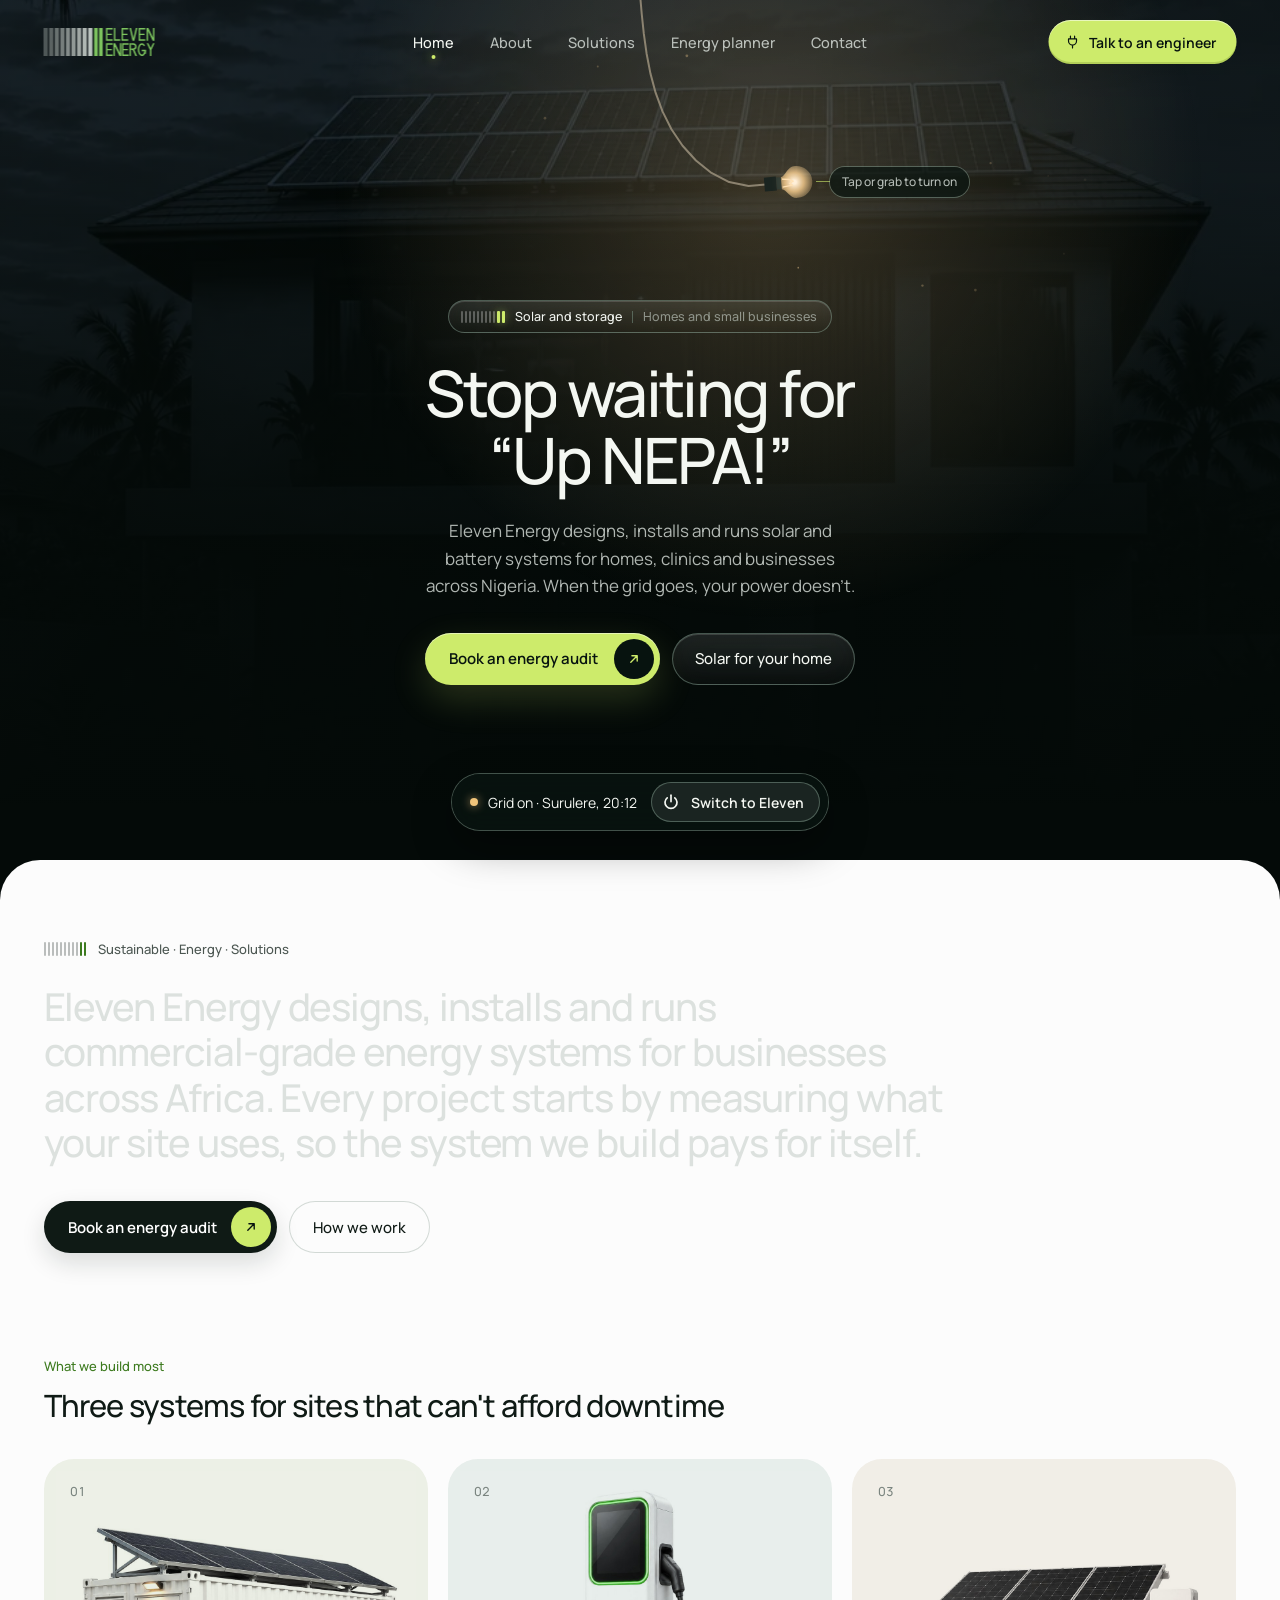
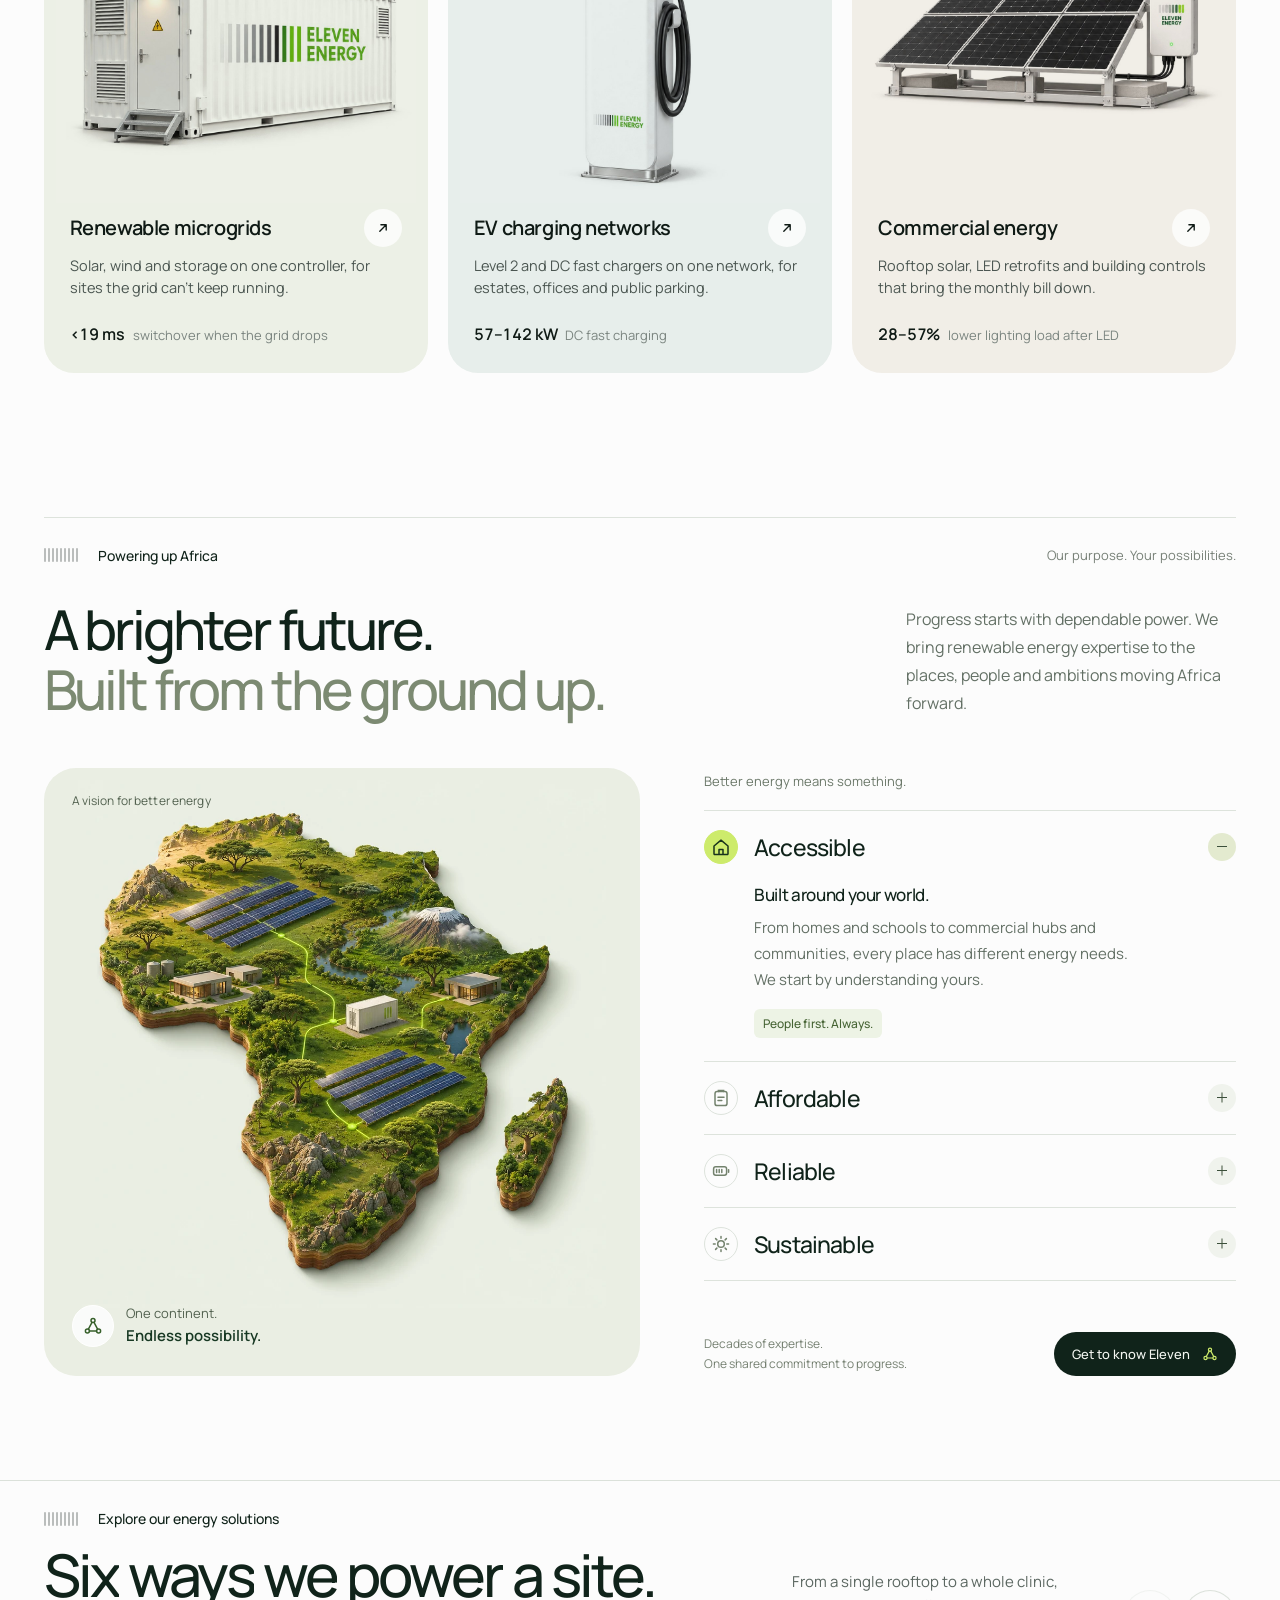
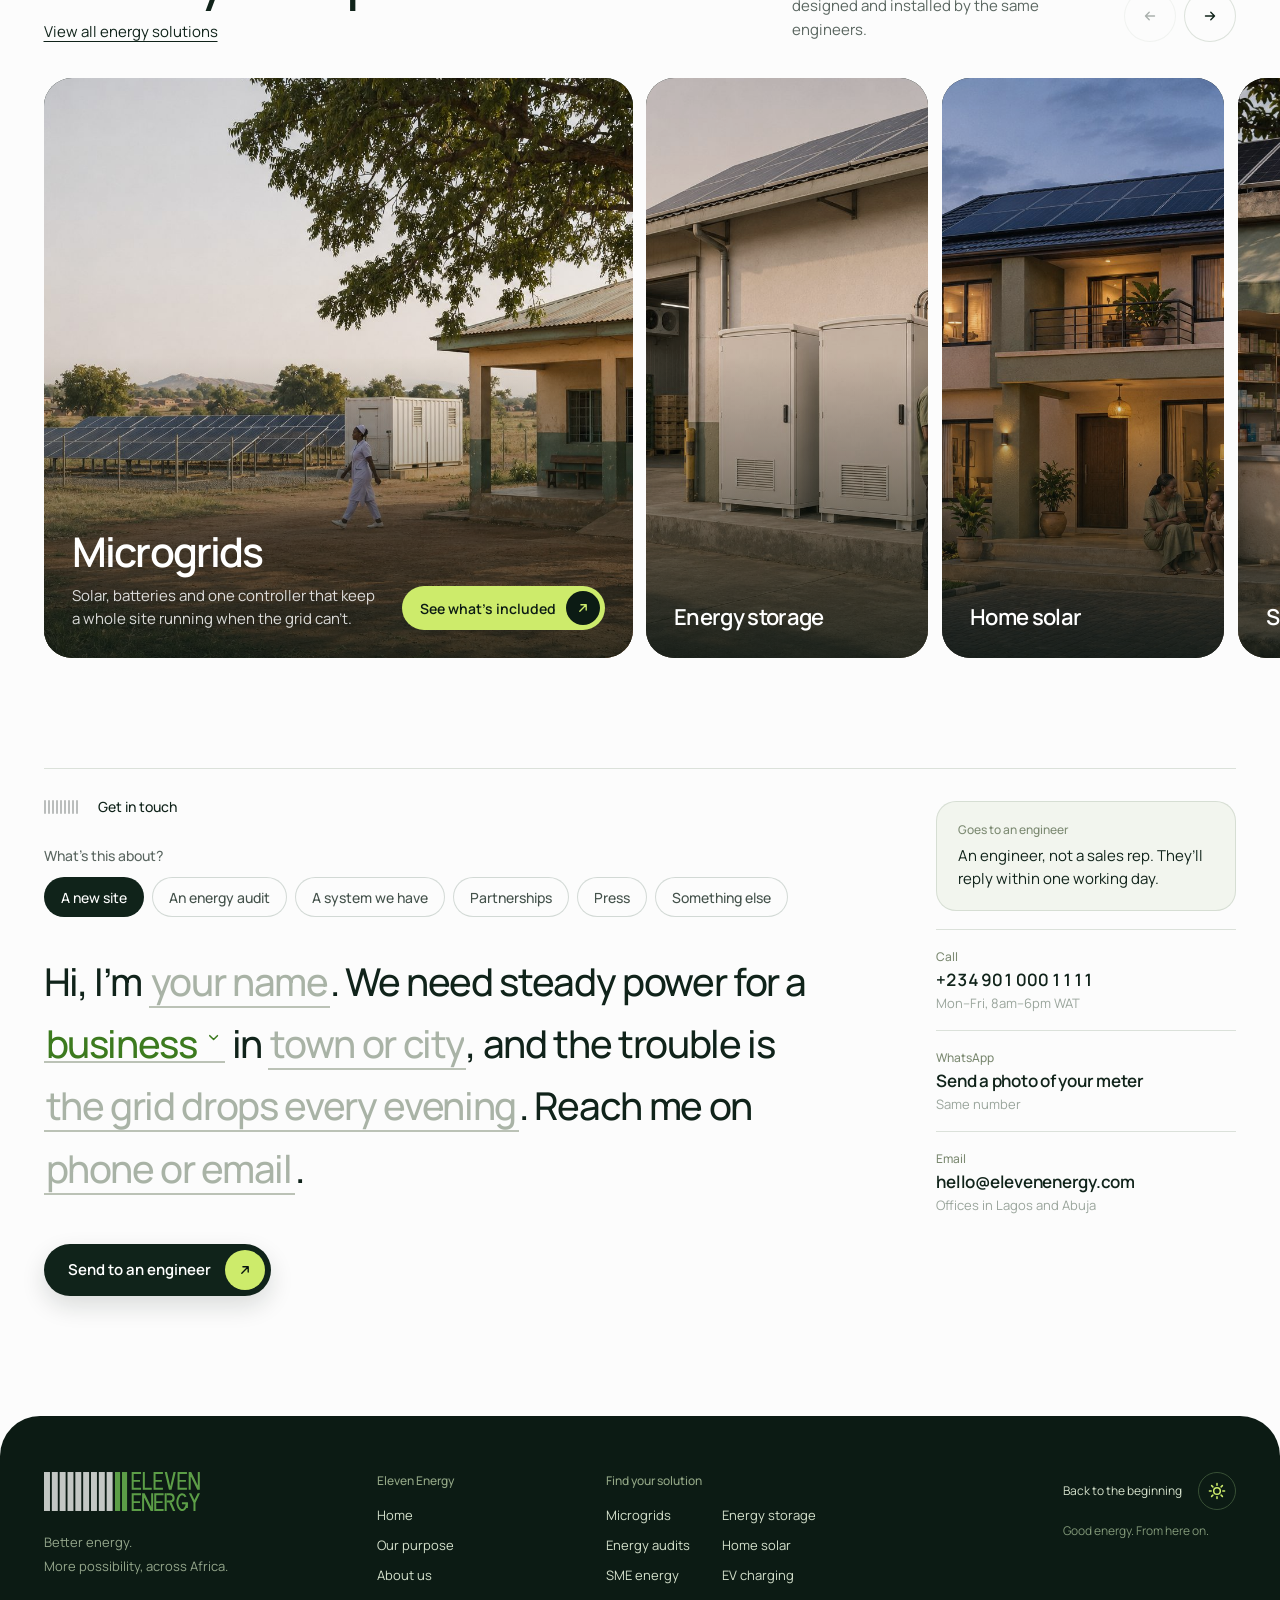
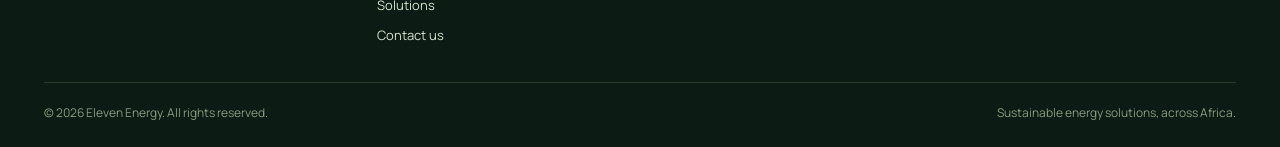
==== commit 1c9abf68: "Add the Eleven Energy planner" ====
--- a/index.html
+++ b/index.html
@@ -61,6 +61,7 @@
         <a href="#hero" class="dock-link is-active" aria-current="page">Home</a>
         <a href="about.html" class="dock-link">About</a>
         <a href="solutions.html" class="dock-link">Solutions</a>
+        <a href="planner.html" class="dock-link">Energy planner</a>
         <button class="dock-link" type="button" data-open-modal="contact">Contact</button>
       </nav>
 
@@ -405,6 +406,7 @@
       <a href="index.html" data-close>Home</a>
       <a href="about.html">About</a>
       <a href="solutions.html">Solutions</a>
+      <a href="planner.html">Energy planner</a>
       <button type="button" data-open-modal="contact">Contact</button>
     </nav>
     <button class="btn-volt btn-block" type="button" data-open-modal="audit">Book an energy audit<span class="btn-volt-dot"><svg class="ico ico-16"><use href="#i-arrow"/></svg></span></button>
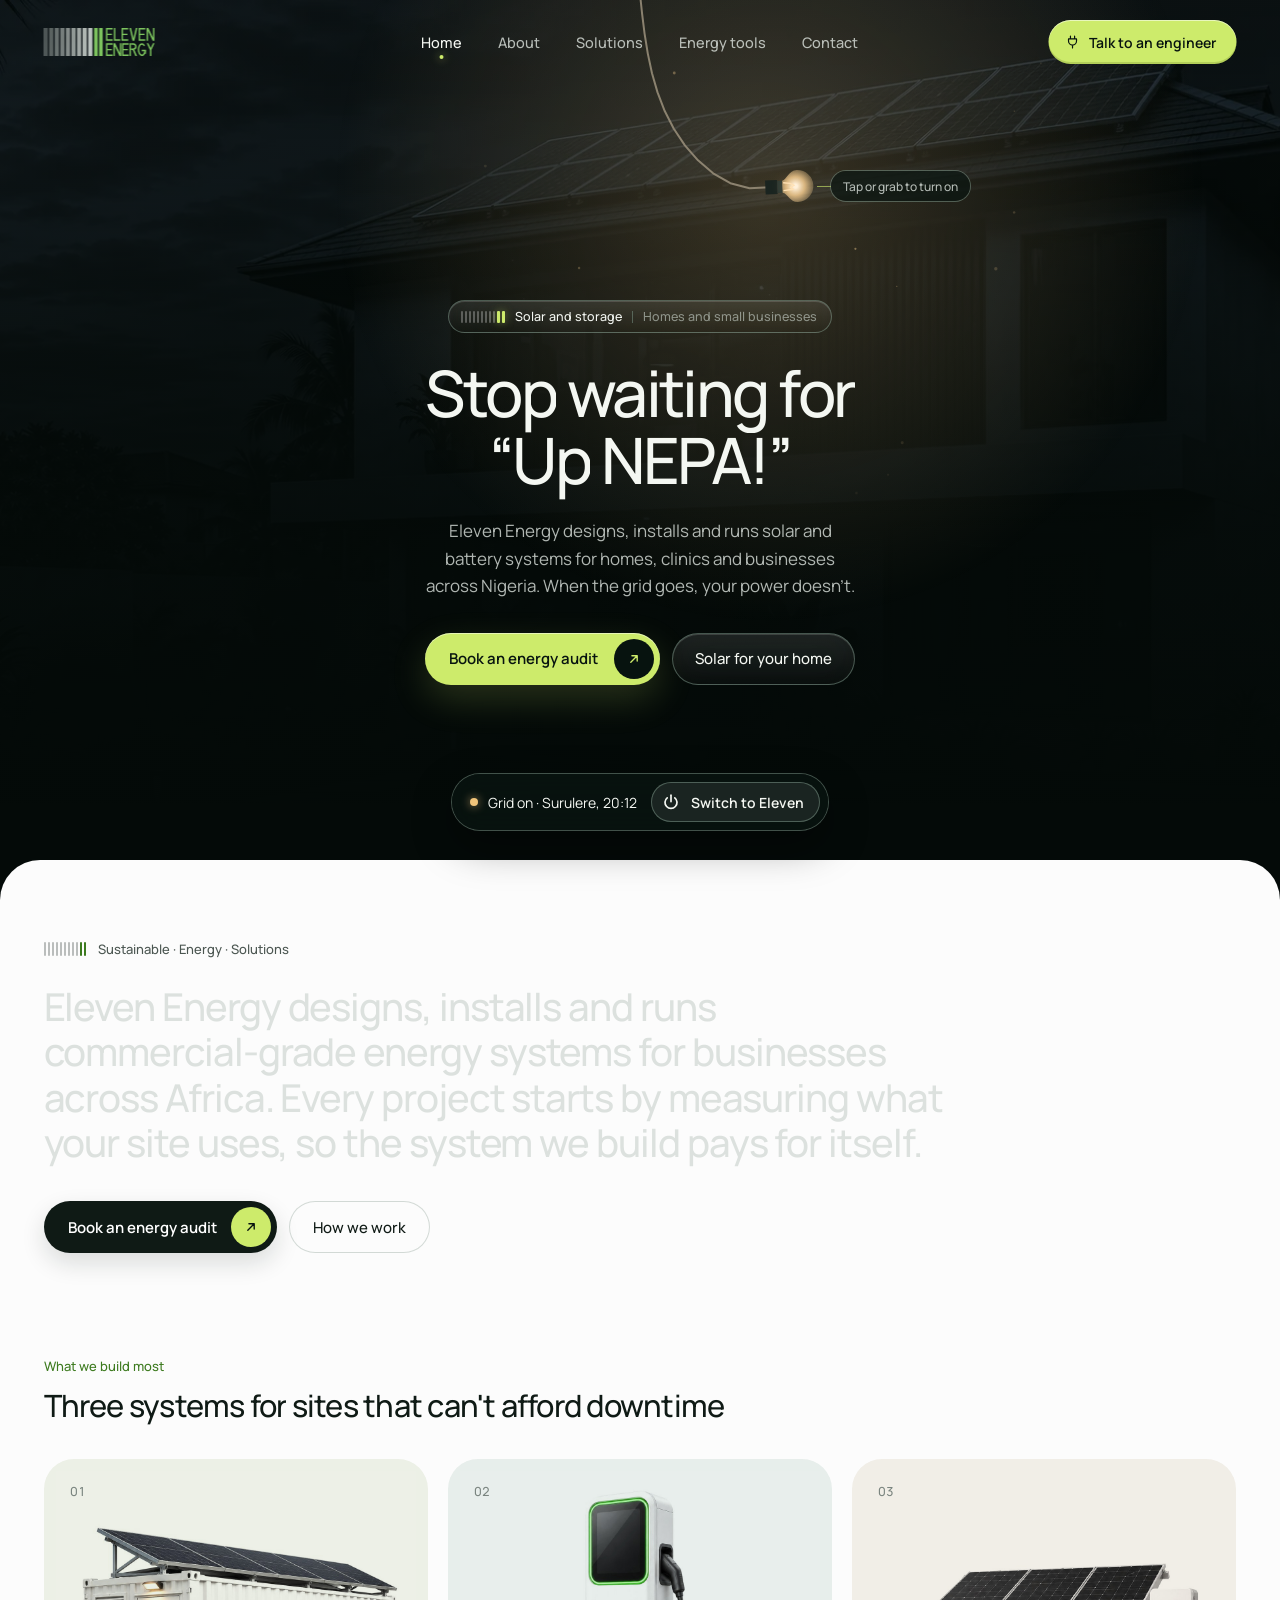
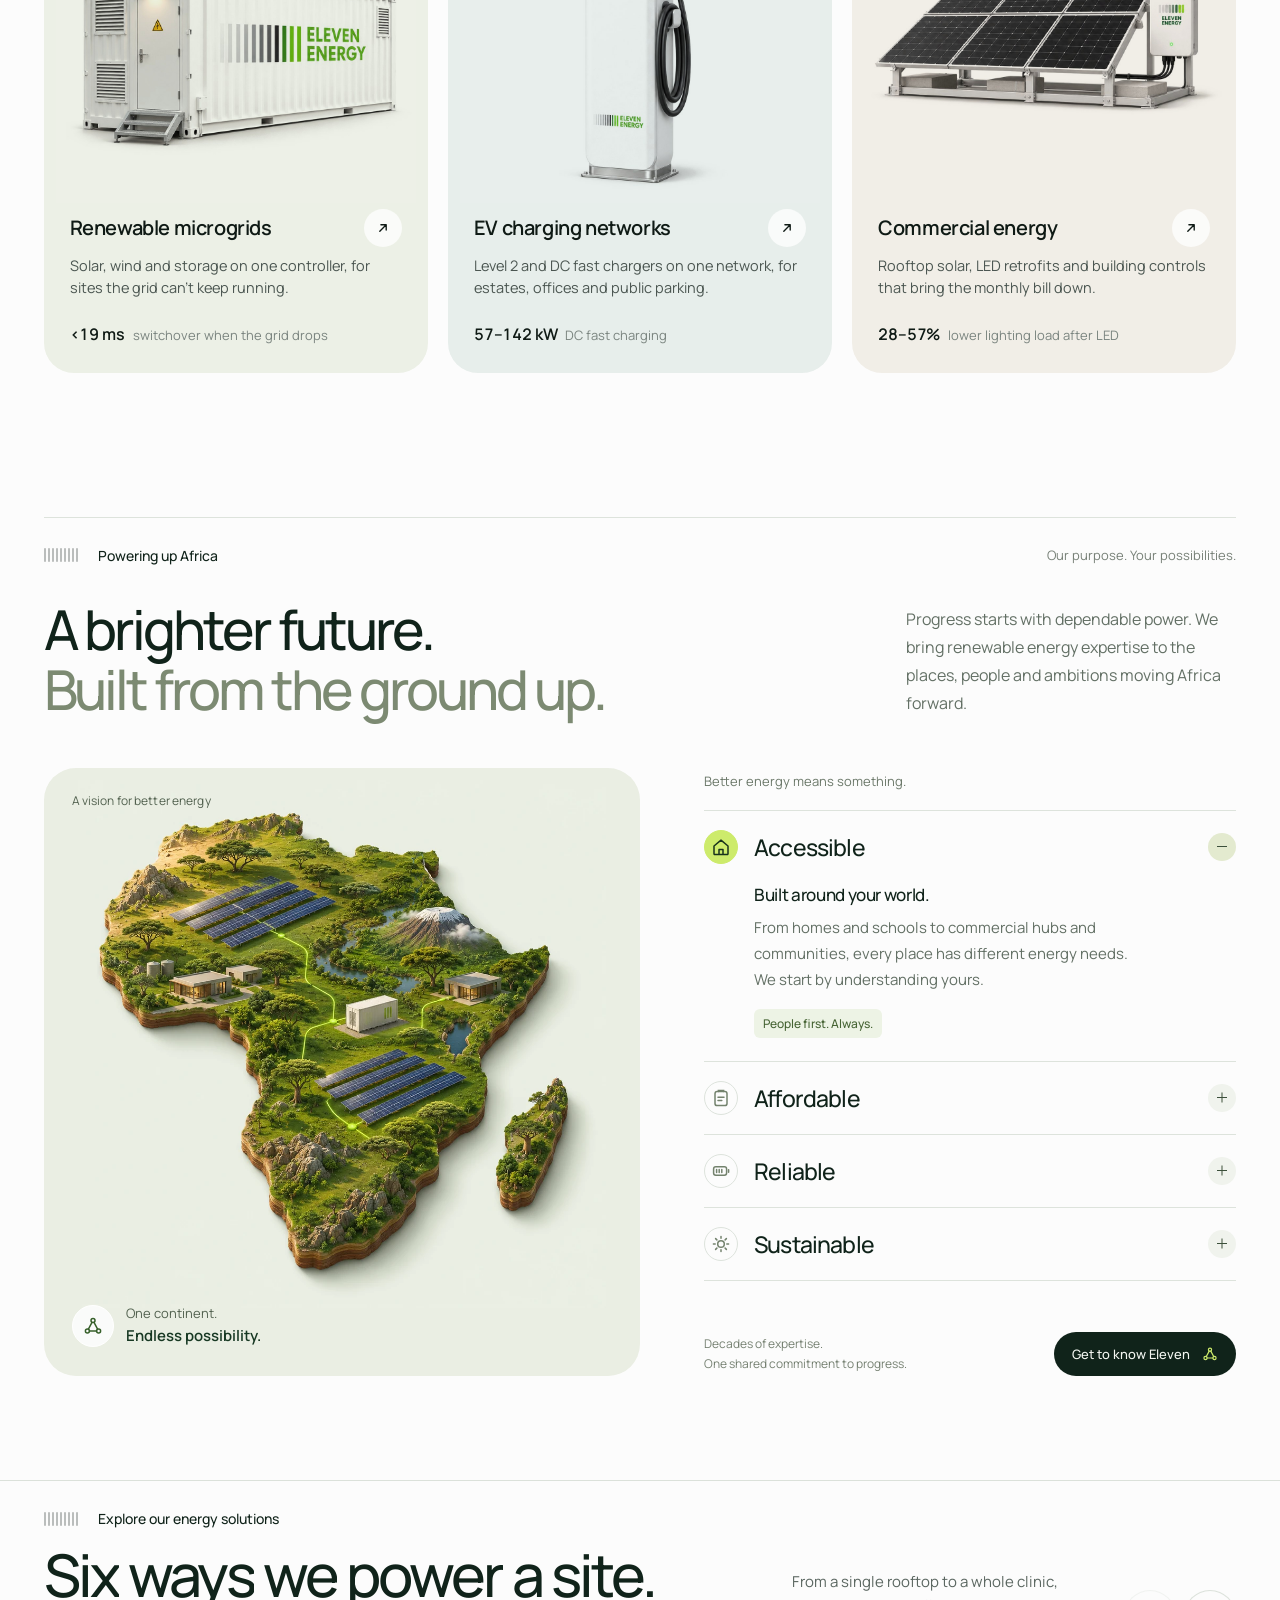
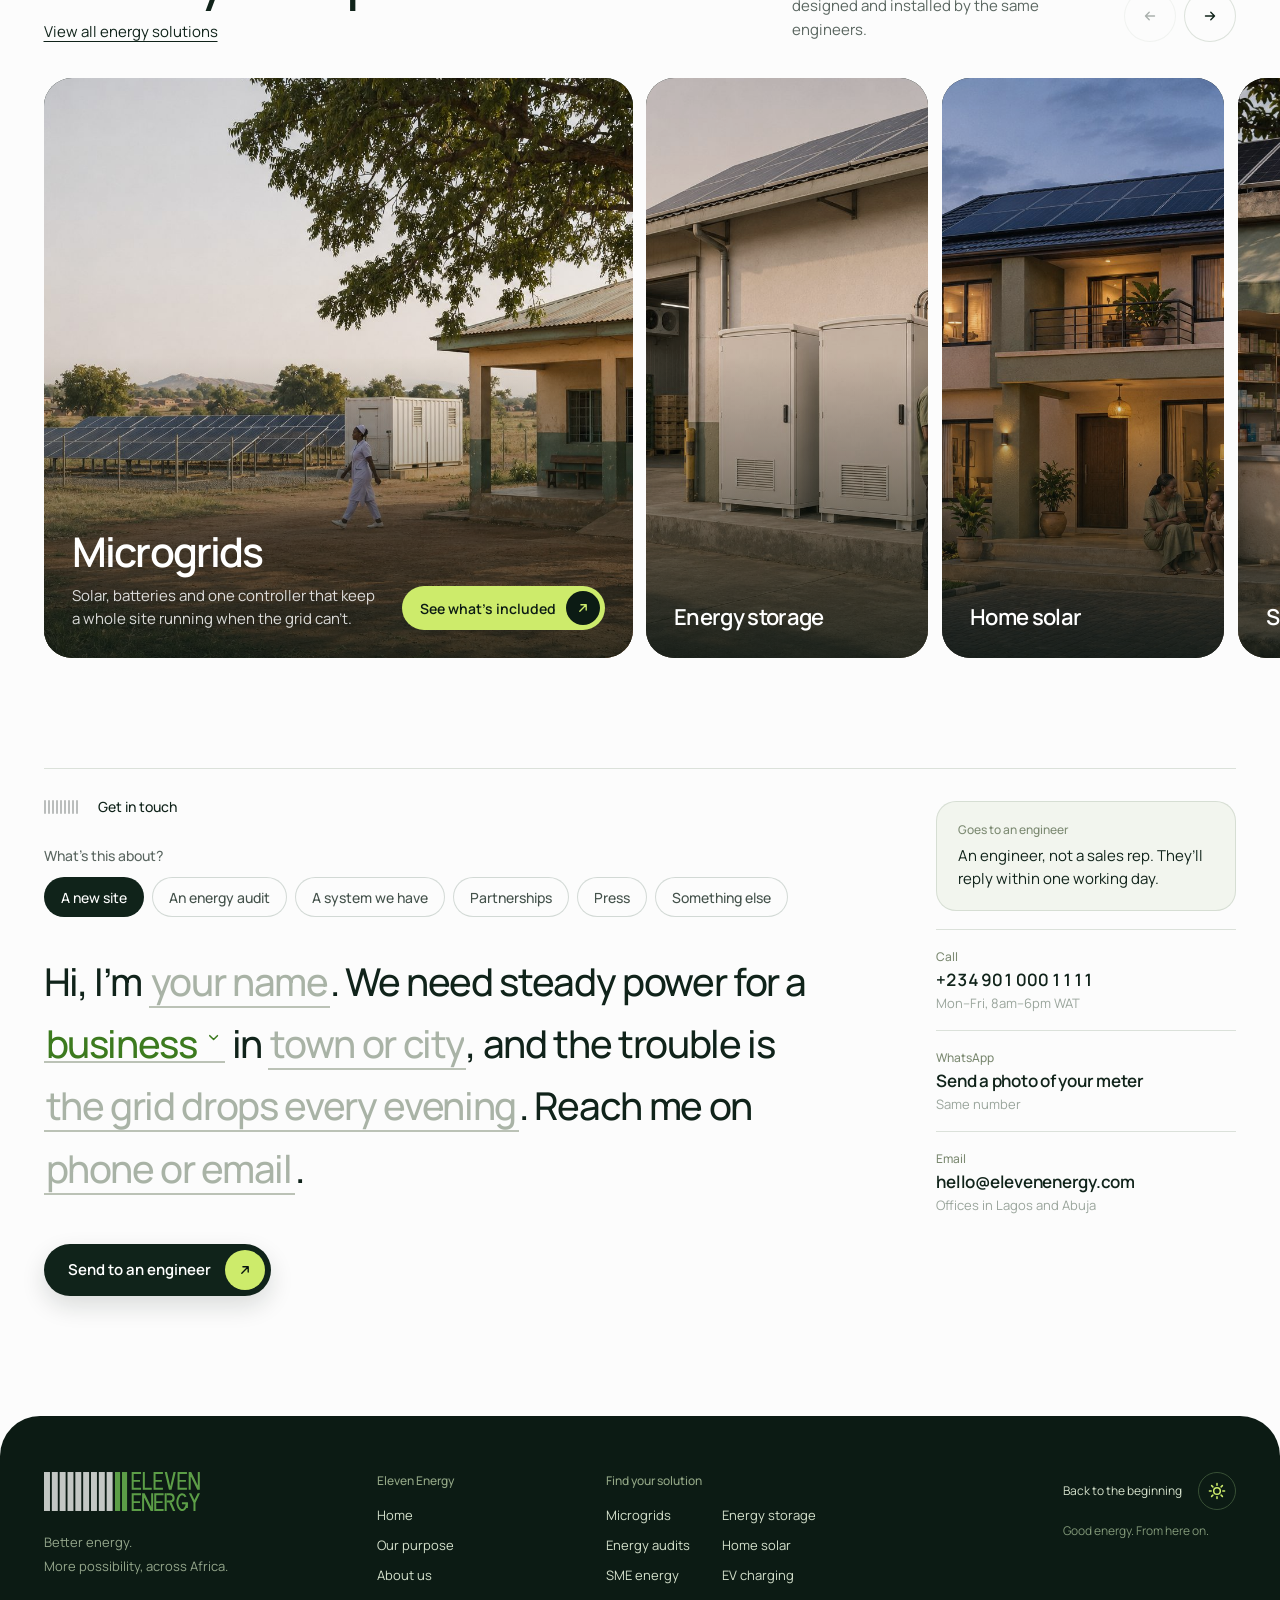
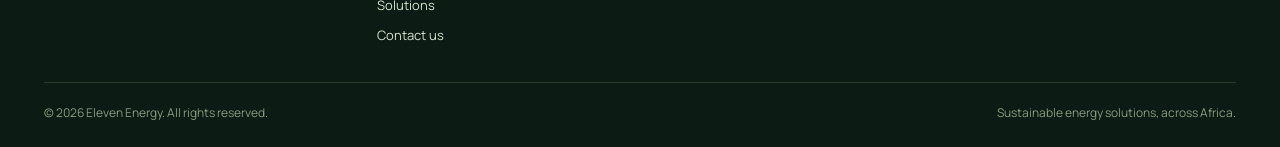
==== commit a532dcff: "Rename the page Energy Tools and keep Roof Explorer hidden" ====
--- a/index.html
+++ b/index.html
@@ -61,7 +61,7 @@
         <a href="#hero" class="dock-link is-active" aria-current="page">Home</a>
         <a href="about.html" class="dock-link">About</a>
         <a href="solutions.html" class="dock-link">Solutions</a>
-        <a href="planner.html" class="dock-link">Energy planner</a>
+        <a href="planner.html" class="dock-link">Energy tools</a>
         <button class="dock-link" type="button" data-open-modal="contact">Contact</button>
       </nav>
 
@@ -406,7 +406,7 @@
       <a href="index.html" data-close>Home</a>
       <a href="about.html">About</a>
       <a href="solutions.html">Solutions</a>
-      <a href="planner.html">Energy planner</a>
+      <a href="planner.html">Energy tools</a>
       <button type="button" data-open-modal="contact">Contact</button>
     </nav>
     <button class="btn-volt btn-block" type="button" data-open-modal="audit">Book an energy audit<span class="btn-volt-dot"><svg class="ico ico-16"><use href="#i-arrow"/></svg></span></button>
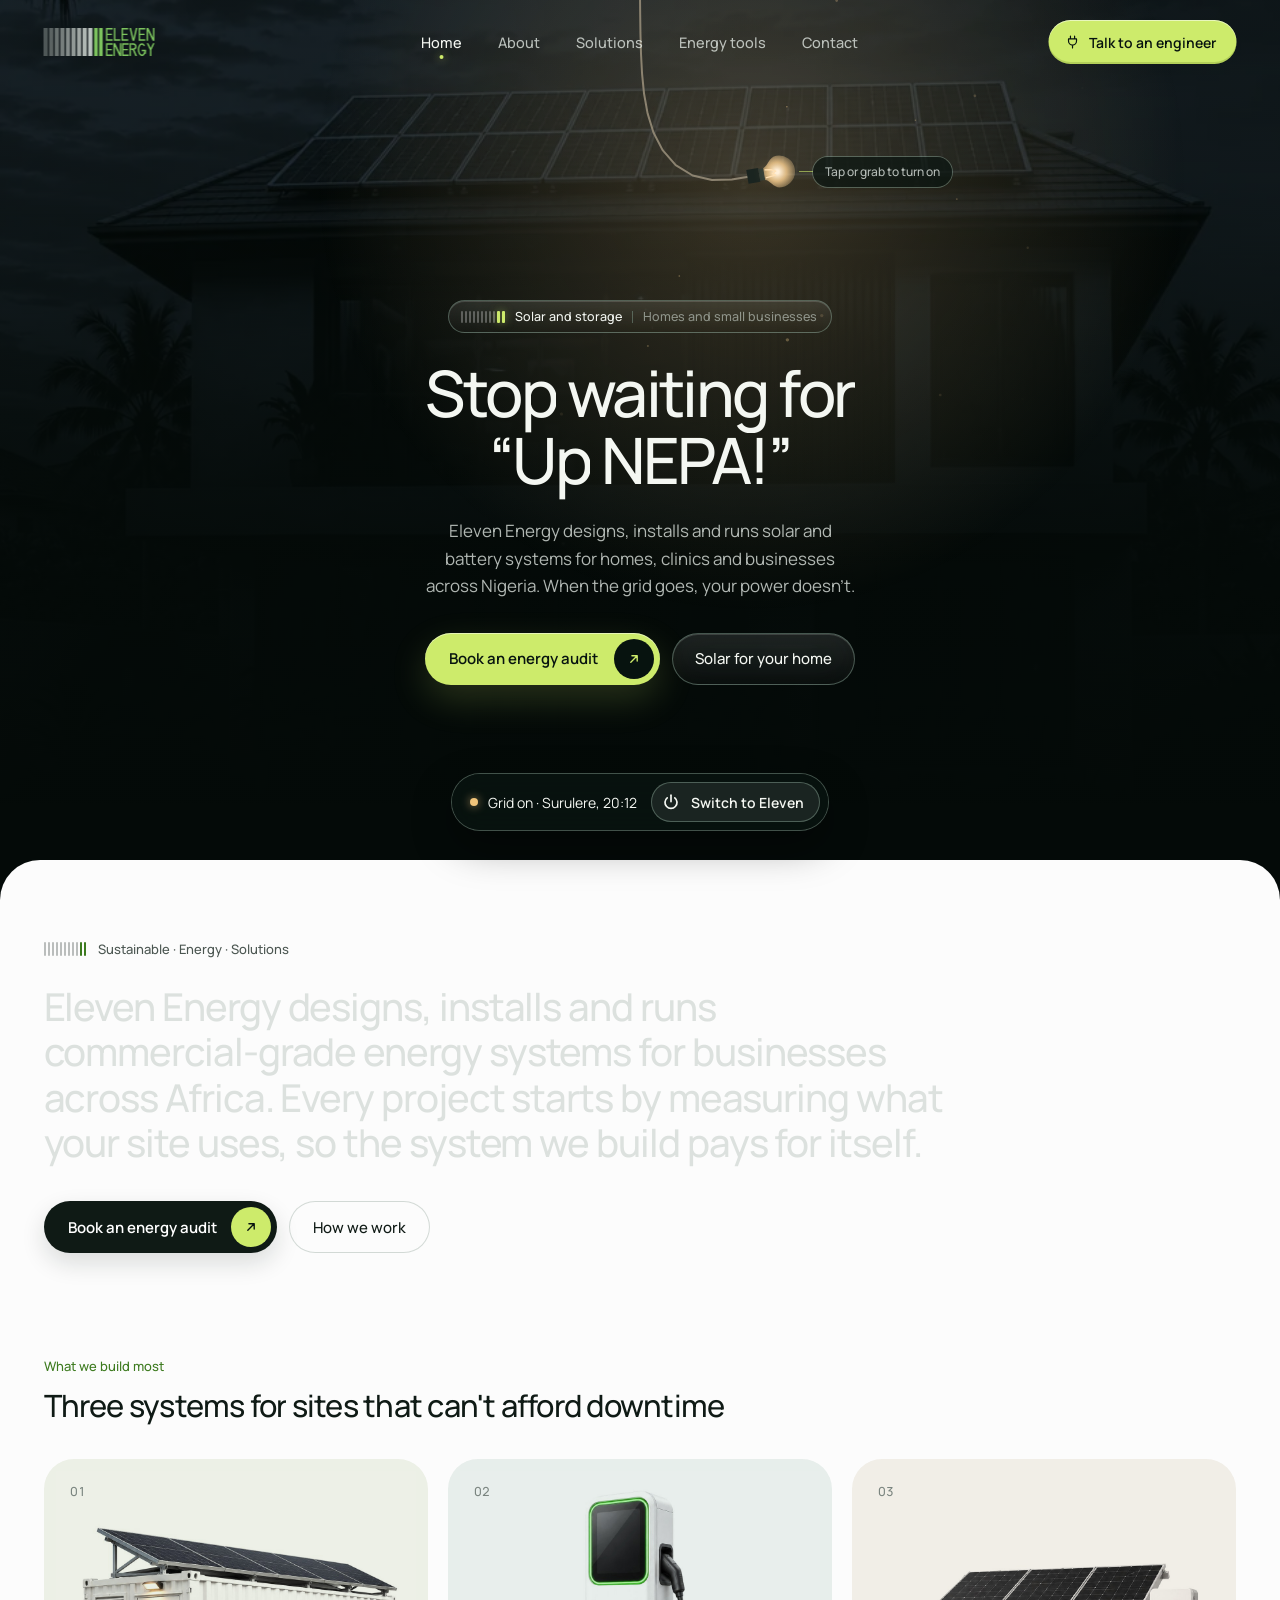
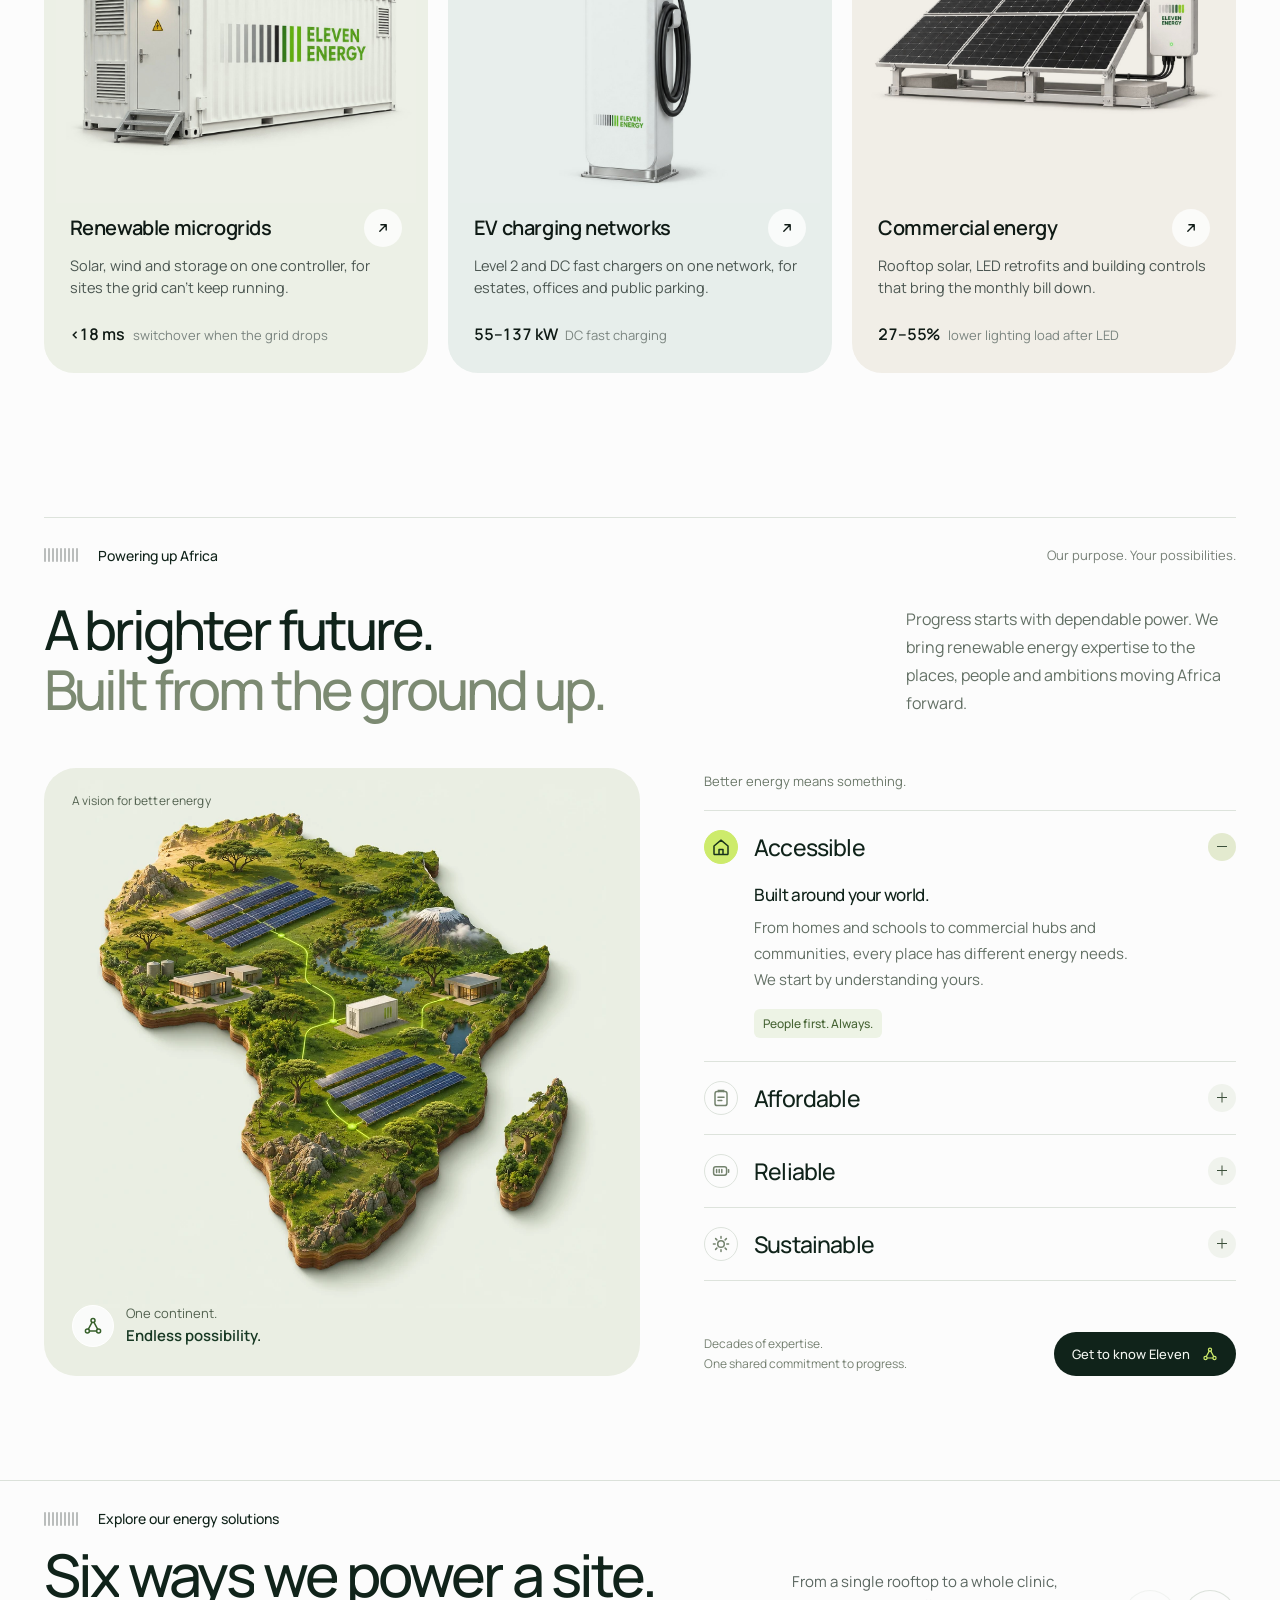
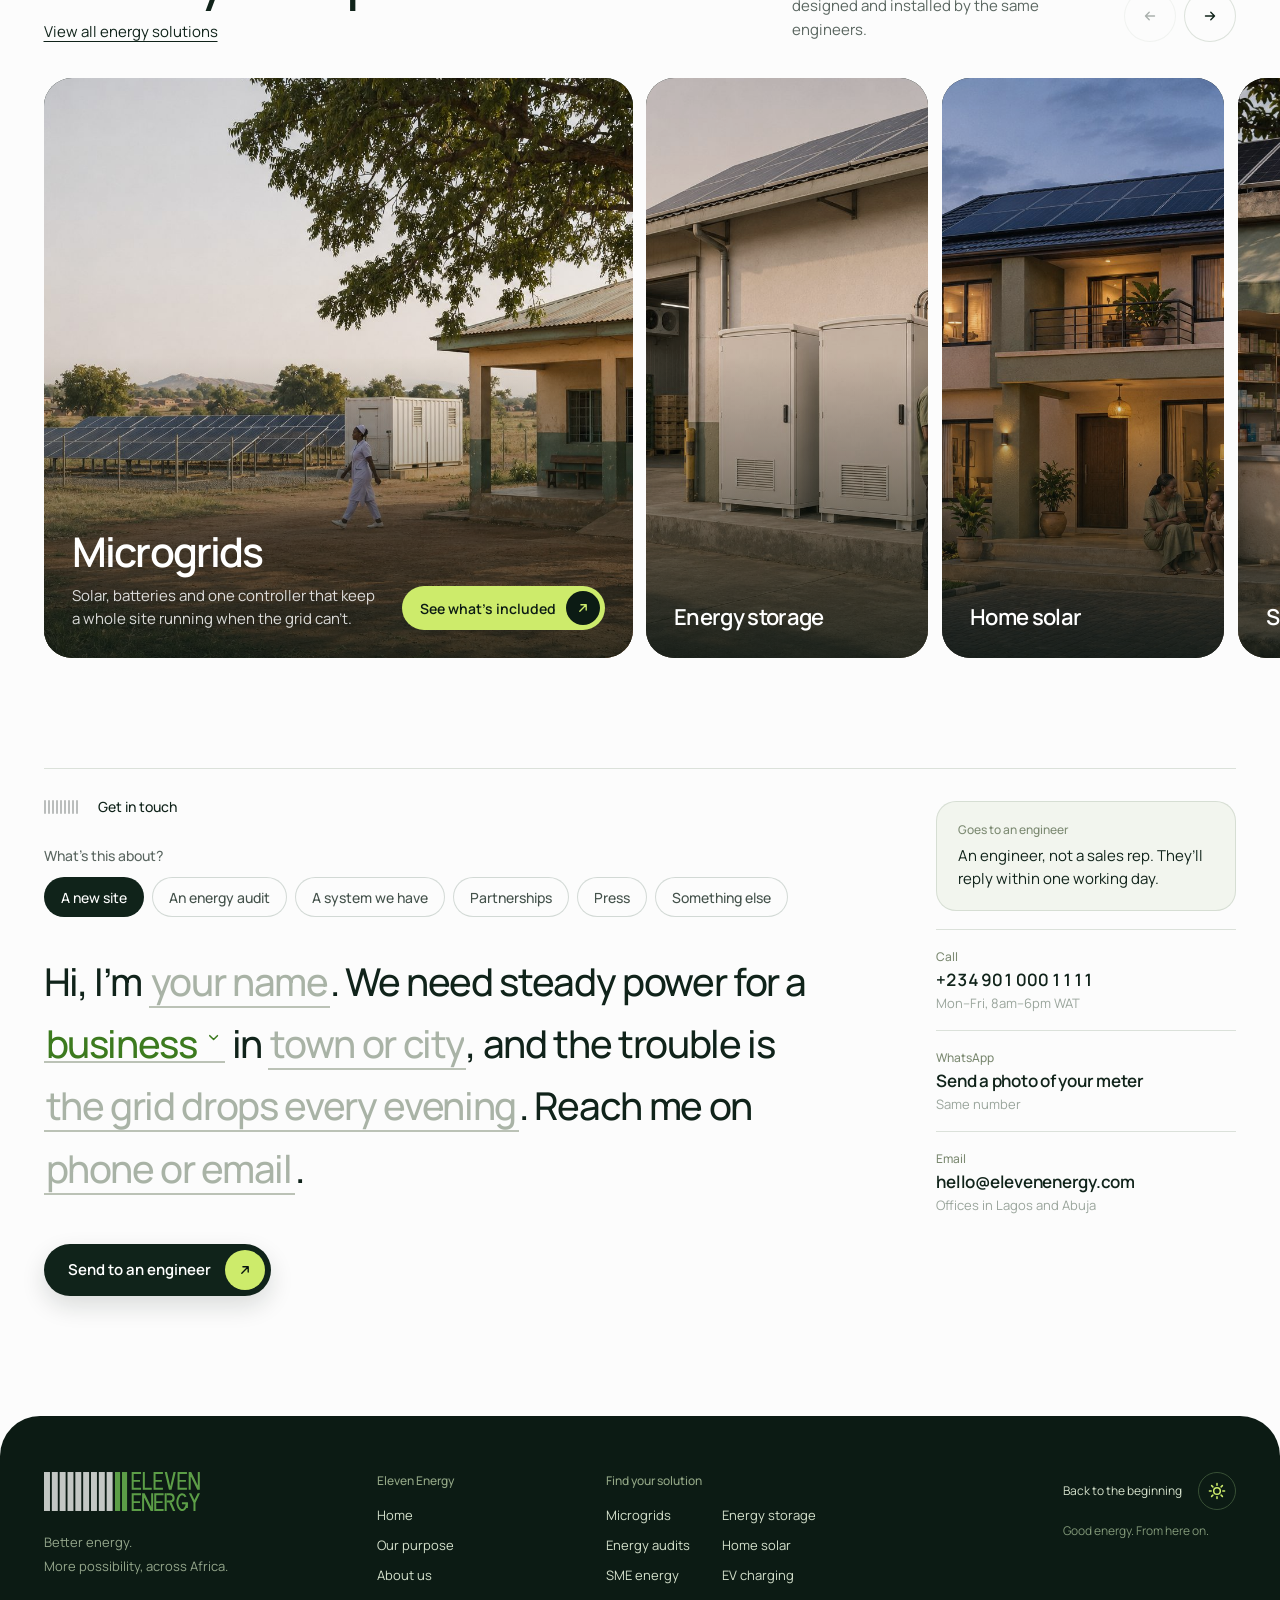
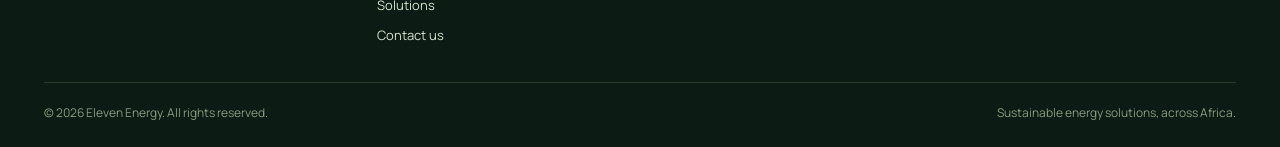
==== commit 7071a99c: "Link the home solar button to Energy Tools" ====
--- a/index.html
+++ b/index.html
@@ -103,7 +103,7 @@
       <p class="lede reveal" style="--d:2">Eleven Energy designs, installs and runs solar and battery systems for homes, clinics and businesses across Nigeria. When the grid goes, your power doesn’t.</p>
       <div class="cta-row reveal" style="--d:3">
         <button class="btn-volt" type="button" data-open-modal="audit">Book an energy audit<span class="btn-volt-dot"><svg class="ico ico-16"><use href="#i-arrow"/></svg></span></button>
-        <button class="btn-quiet" type="button" data-open-modal="contact">Solar for your home</button>
+        <a class="btn-quiet" href="planner.html">Solar for your home</a>
       </div>
     </div>
     <canvas class="hvl-canvas" aria-hidden="true"></canvas>
